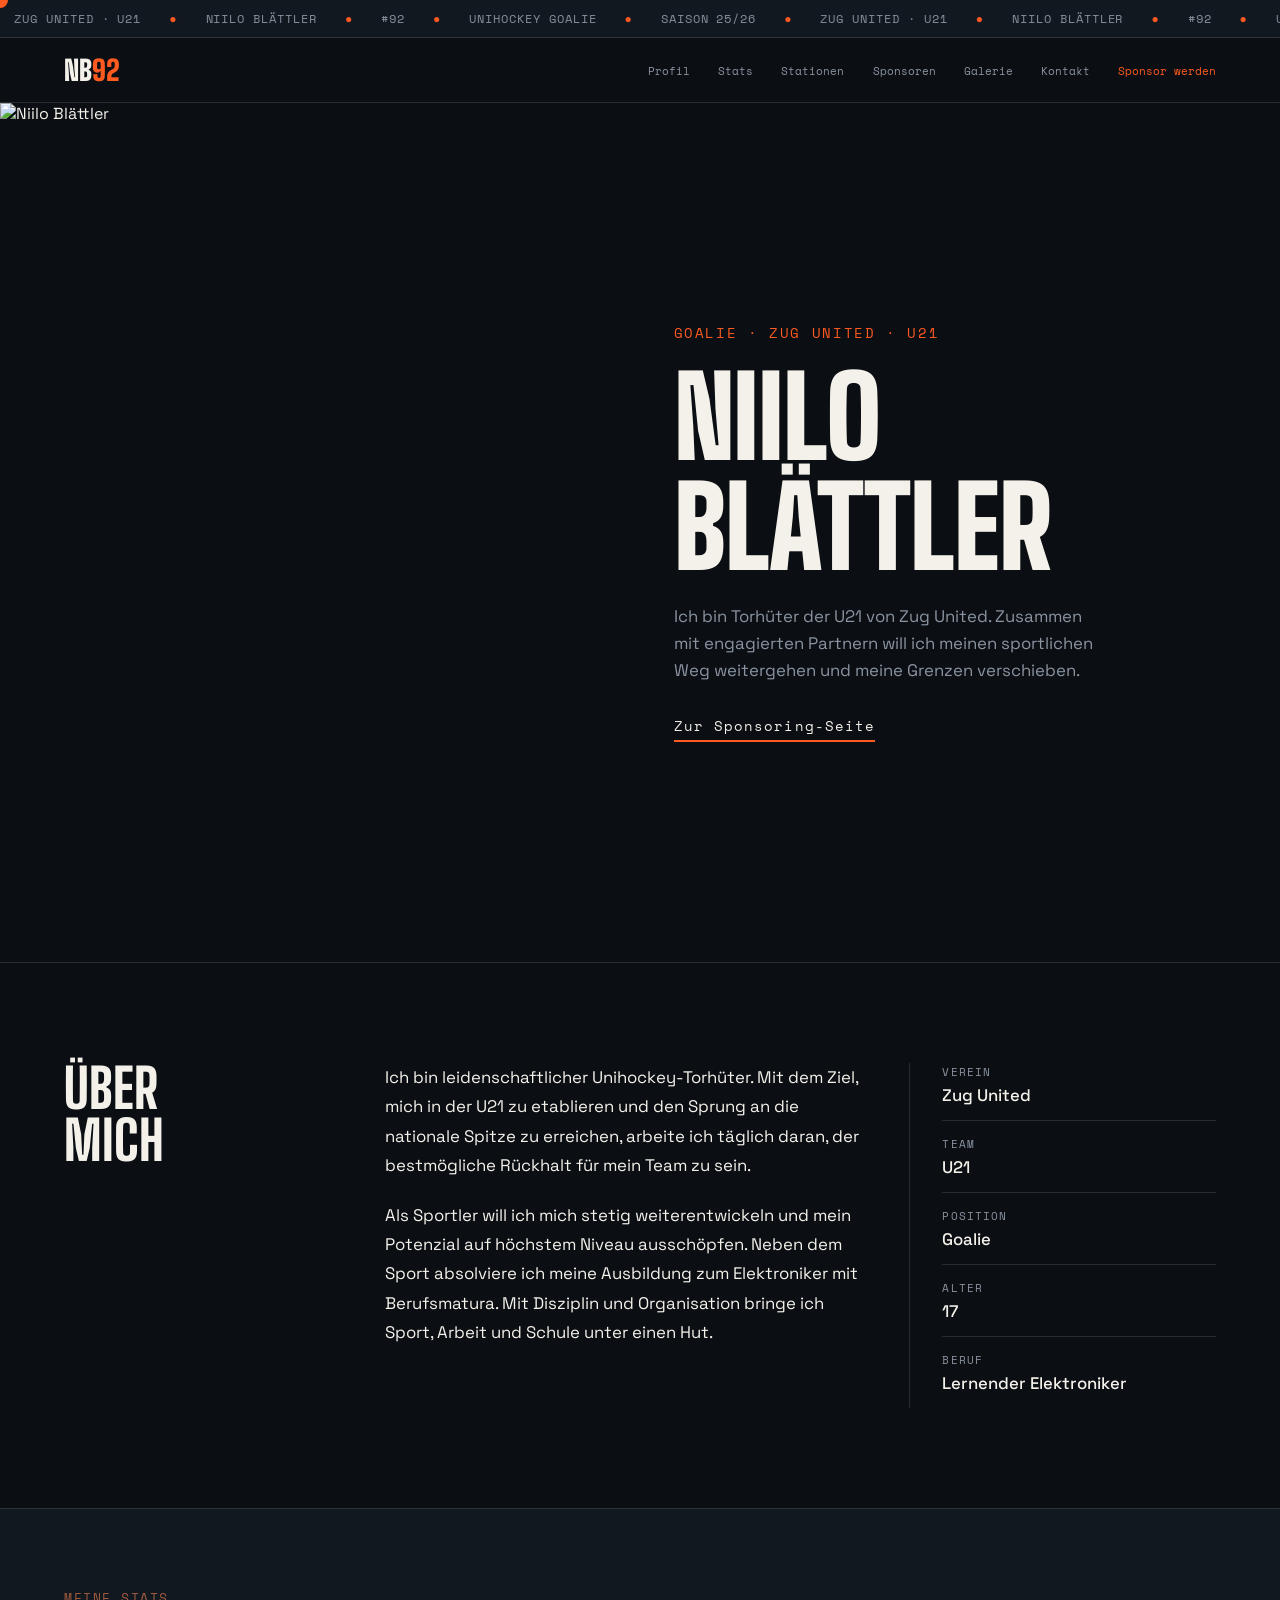
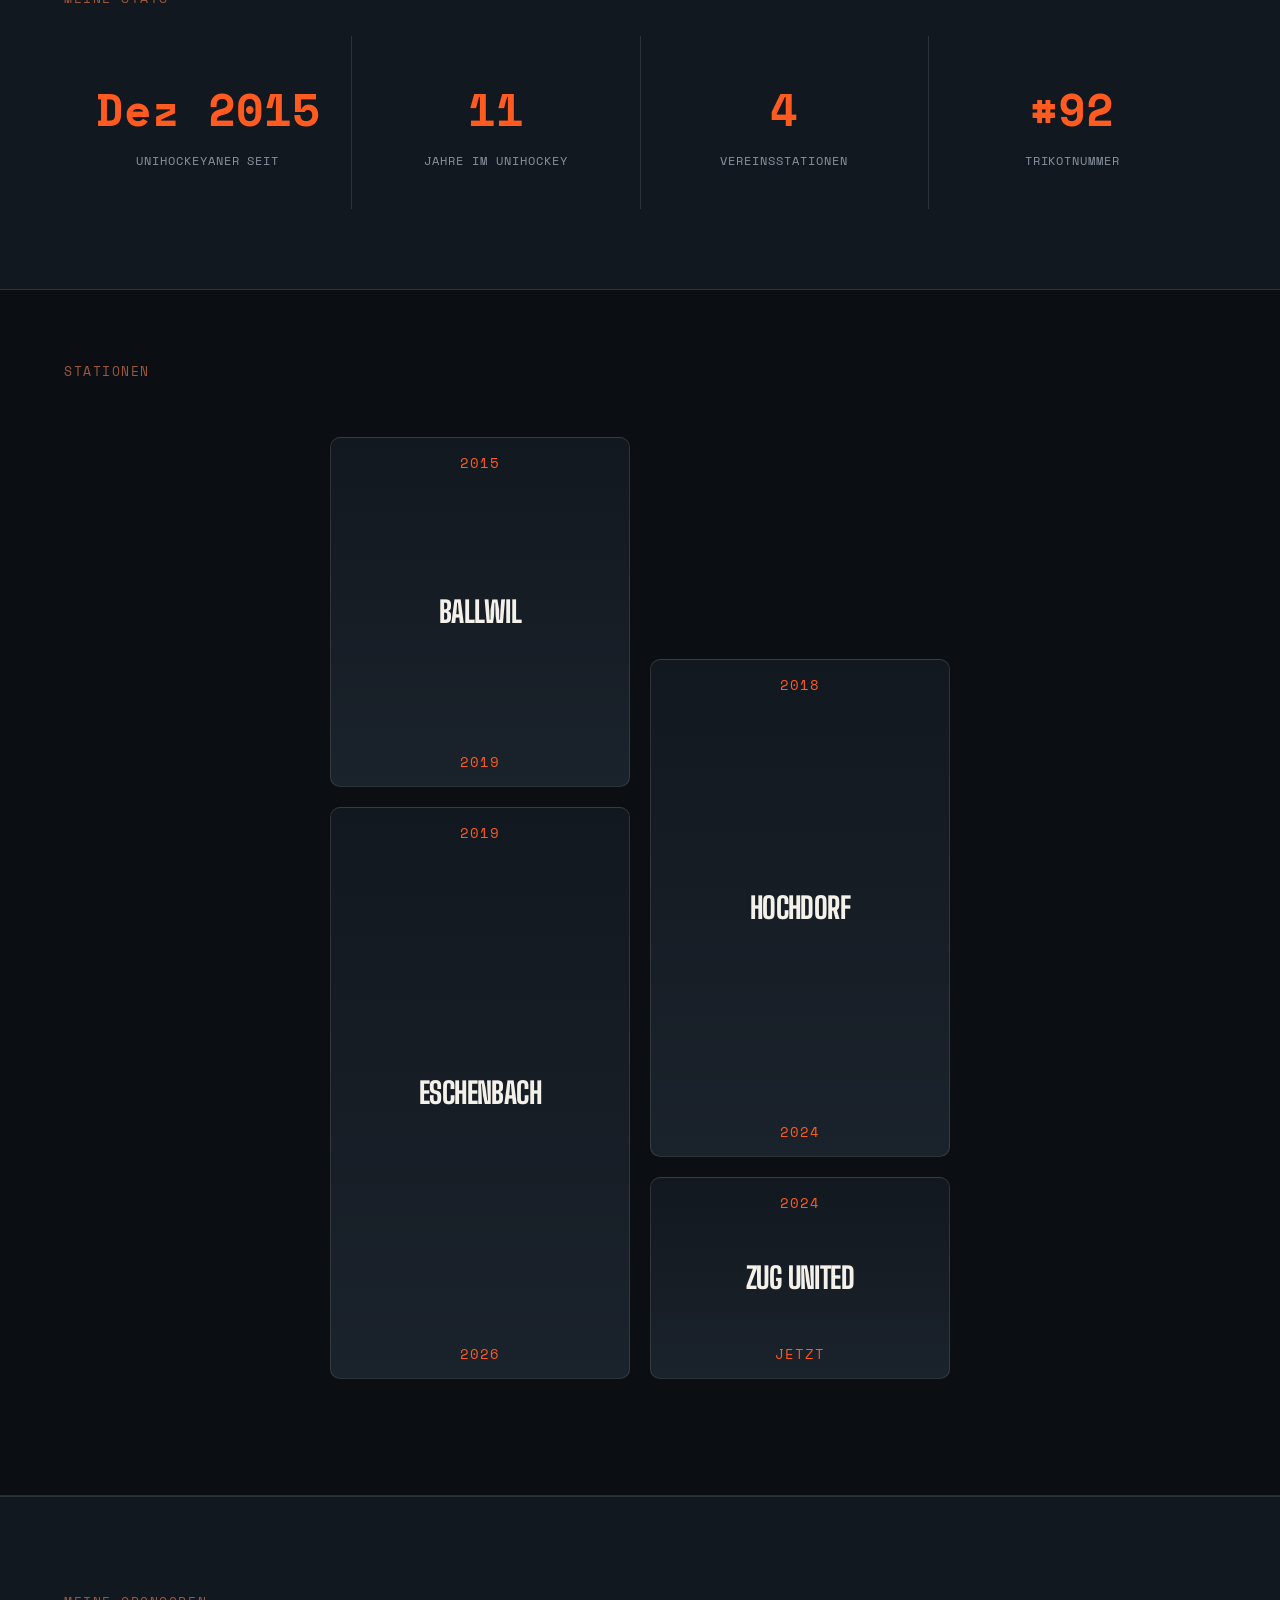
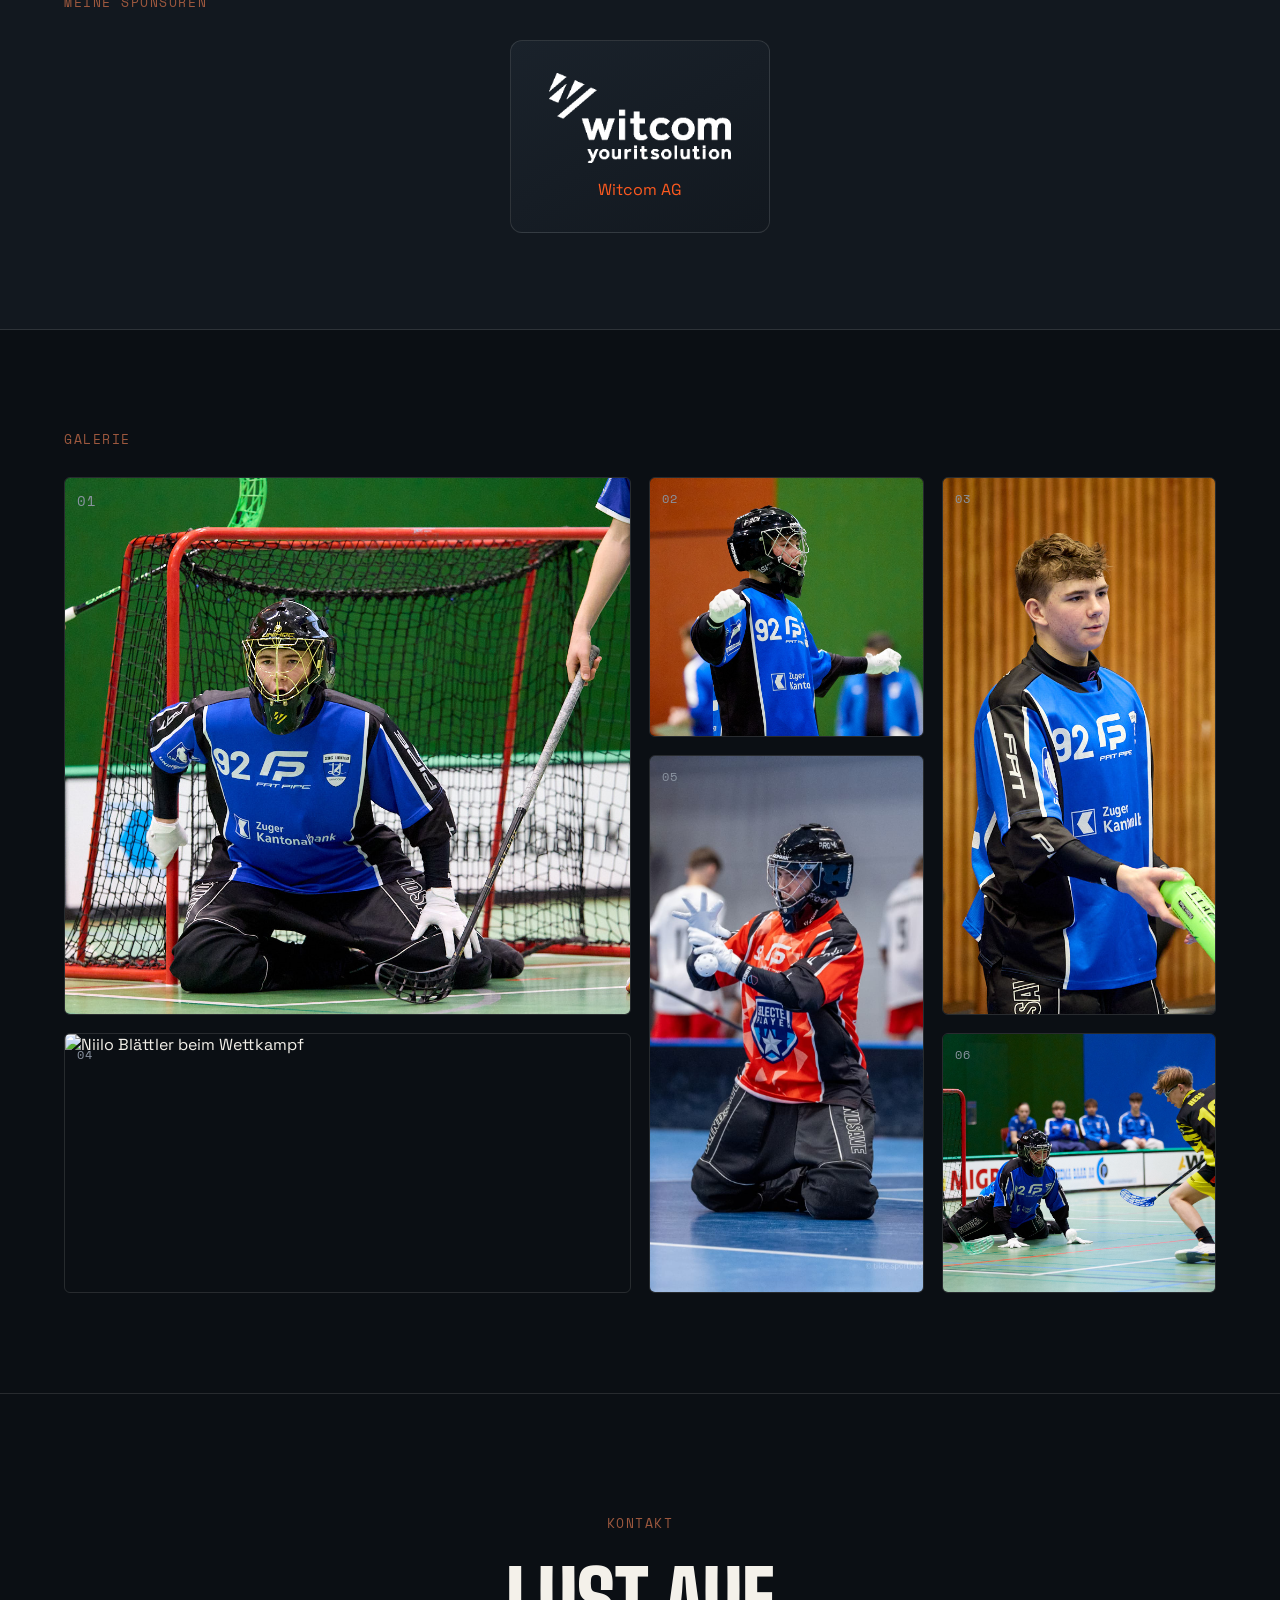
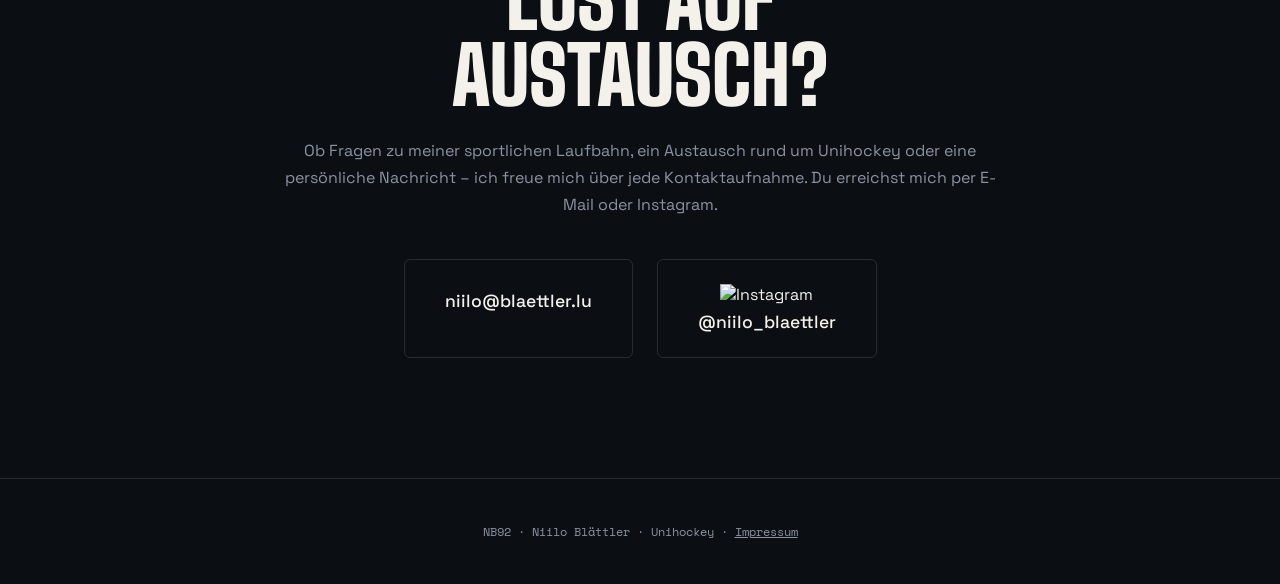
==== index.html @ e71d4fb8 "Gallery and Timeline mobile friendly" ====
<!DOCTYPE html>
<html lang="de">
<head>
<meta charset="UTF-8">
<meta name="viewport" content="width=device-width, initial-scale=1.0">
<title>Niilo Blättler — Unihockey</title>
<meta name="description" content="Niilo Blättler, Unihockeyspieler bei Zug United U21.">
<link rel="preconnect" href="https://fonts.googleapis.com">
<link rel="preconnect" href="https://fonts.gstatic.com" crossorigin>
<link href="https://fonts.googleapis.com/css2?family=Big+Shoulders+Display:wght@600;800;900&family=Space+Grotesk:wght@400;500;700&family=Space+Mono:wght@400;700&display=swap" rel="stylesheet">
<link rel="stylesheet" href="style.css">
<script src="https://unpkg.com/lucide@latest"></script>
</head>
<body>

<!-- ===================== SEITENINHALT ===================== -->
<div id="site">

  <!-- Scoreboard-Leiste: läuft oben durch die ganze Seite -->
<div class="site-masthead">
<div class="scoreboard">
  <div class="scoreboard-track" id="scoreboard-track">
    <div class="scoreboard-set">
      <span class="sb-item">ZUG UNITED · U21</span>
      <span class="sb-dot">●</span>
      <span class="sb-item">NIILO BLÄTTLER</span>
      <span class="sb-dot">●</span>
      <span class="sb-item">#92</span>
      <span class="sb-dot">●</span>
      <span class="sb-item">UNIHOCKEY GOALIE</span>
      <span class="sb-dot">●</span>
      <span class="sb-item">SAISON 25/26</span>
      <span class="sb-dot">●</span>
    </div>
  </div>
</div>

  </div>

  <nav class="primary-nav" aria-label="Hauptnavigation">
    <div class="primary-nav-inner">
      <a class="nav-brand" href="#start" aria-label="NB92, zum Seitenanfang">NB<span>92</span></a>
      <button class="nav-toggle" type="button" aria-expanded="false" aria-controls="nav-links" aria-label="Menü öffnen">
        <span class="nav-toggle-line"></span>
        <span class="nav-toggle-line"></span>
      </button>
      <div class="nav-links" id="nav-links">
        <a href="#about">Profil</a>
        <a href="#stats">Stats</a>
        <a href="#timeline">Stationen</a>
        <a href="#partner">Sponsoren</a>
        <a href="#gallery">Galerie</a>
        <a href="#kontakt">Kontakt</a>
        <a class="nav-partner-link" href="partner/">Sponsor werden</a>
      </div>
    </div>
  </nav>

  <!-- ===== HERO ===== -->
  <header class="hero" id="start">
    <div class="hero-photo">
         <img src="images/editedGoalFocus.png" alt="Niilo Blättler">
    </div>
    <div class="hero-content">
      <p class="eyebrow">Goalie · Zug United · U21</p>
      <h1 class="hero-name">NIILO<br>BLÄTTLER</h1>
      <p class="hero-tagline">Ich bin Torhüter der U21 von Zug United. Zusammen mit engagierten Partnern will ich meinen sportlichen Weg weitergehen und meine Grenzen verschieben. </p>
      <div class="hero-actions">
        <a href="partner/" class="hero-cta">Zur Sponsoring-Seite</a>
      </div>
    </div>
  </header>

  <!-- ===== ÜBER MICH ===== -->
  <section class="about" id="about">
    <div class="about-grid">
      <h2 class="section-title">Über<br>mich</h2>
      <div class="about-text">
        <p>Ich bin leidenschaftlicher Unihockey-Torhüter. Mit dem Ziel, mich in der U21 zu etablieren und den Sprung an die nationale Spitze zu erreichen, arbeite ich täglich daran, der bestmögliche Rückhalt für mein Team zu sein. </p>
        <p>Als Sportler will ich mich stetig weiterentwickeln und mein Potenzial auf höchstem Niveau ausschöpfen. Neben dem Sport absolviere ich meine Ausbildung zum Elektroniker mit Berufsmatura. Mit Disziplin und Organisation bringe ich Sport, Arbeit und Schule unter einen Hut. </p>
      </div>
      <div class="about-meta">
        <div class="meta-row"><span class="meta-label">Verein</span><span class="meta-value">Zug United</span></div>
        <div class="meta-row"><span class="meta-label">Team</span><span class="meta-value">U21</span></div>
        <div class="meta-row"><span class="meta-label">Position</span><span class="meta-value">Goalie</span></div>
        <div class="meta-row"><span class="meta-label">Alter</span><span class="meta-value" id="age-value" data-birthdate="2009-07-29"></span></div>
        <div class="meta-row"><span class="meta-label">Beruf</span><span class="meta-value">Lernender Elektroniker</span></div>
      </div>
    </div>
  </section>

  <!-- ===== STATS (Scoreboard-Stil) ===== -->
  <section class="stats" id="stats">
    <p class="section-label">Meine Stats</p>
    <div class="stats-grid">
      <div class="stat-card">
        <span class="stat-num">Dez 2015</span>
        <span class="stat-label">Unihockeyaner seit</span>
      </div>
      <div class="stat-card">
        <span class="stat-num" id="floorball-years" data-start="2015-12-01"></span>
        <span class="stat-label">Jahre im Unihockey</span>
      </div>
      <div class="stat-card">
        <span class="stat-num">4</span>
        <span class="stat-label">Vereinsstationen</span>
      </div>
      <div class="stat-card">
        <span class="stat-num">#92</span>
        <span class="stat-label">Trikotnummer</span>
      </div>
    </div>
  </section>

  <!-- ===== STATIONEN ===== -->
  <section class="timeline" id="timeline">
    <p class="section-label">STATIONEN</p>
    <div class="timeline-wrap">
      <div class="timeline-scene" id="timeline-scene" aria-label="Vertikale Timeline der Sportteams"></div>
    </div>
  </section>

  <!-- ===== SPONSOREN ===== -->
  <section class="partner-section" id="partner">
    <div class="partner-wrap">
      <p class="section-label">MEINE SPONSOREN</p>
      <div class="partner-grid">
        <a class="partner-card" href="https://witcom.ch" target="_blank" rel="noopener noreferrer">
          <div class="partner-logo">
            <img src="images/witcom_original.png" alt="Witcom">
          </div>
          <span class="partner-name">Witcom AG</span>
        </a>
      </div>
    </div>
  </section>

  <!-- ===== GALERIE ===== -->
  <section class="gallery" id="gallery">
    <p class="section-label">GALERIE</p>
    <div class="gallery-grid">
      <div class="gallery-item gallery-item--hero"><div class="gallery-overlay"></div>
        <img src="images/Junioren U18A 085.jpg" alt="Niilo Blättler beim Wettkampf">  
        <span class="gallery-number">01</span>
        <span class="ph-label">"The wall doesn't blink."</span>
      </div>
      <div class="gallery-item gallery-item--s1"><div class="gallery-overlay"></div>
        <img src="images/Junioren U16A 132.jpg" alt="Niilo Blättler beim Wettkampf">  
        <span class="gallery-number">02</span>
        <span class="ph-label">"Born for this moment."</span>
      </div>
      <div class="gallery-item gallery-item--s2"><div class="gallery-overlay"></div>
        <img src="images/Junioren U18A 019.jpg" alt="Niilo Blättler beim Wettkampf" style="object-position: 30% center;">
        <span class="gallery-number">03</span>
        <span class="ph-label">"Even the breaks<br>are business."</span>
      </div>
      <div class="gallery-item gallery-item--wide"><div class="gallery-overlay"></div>
        <img src="images/Junioren U16A 001.jpg" alt="Niilo Blättler beim Wettkampf">  
        <span class="gallery-number">04</span>
        <span class="ph-label">"The team before the battle."</span>
      </div>
      <div class="gallery-item gallery-item--tall"><div class="gallery-overlay"></div>
        <img src="images/SelectedPlayerPhoto.jpg" alt="Niilo Blättler beim Wettkampf"> 
        <span class="gallery-number">05</span>
        <span class="ph-label">"Built for the clutch moments."<br>World Talent Cup 2025</span>
      </div>
      <div class="gallery-item gallery-item--s3"><div class="gallery-overlay"></div>
        <img src="images/Junioren U16A 010.jpg" alt="Niilo Blättler beim Wettkampf">
        <span class="gallery-number">06</span>
        <span class="ph-label">"Tight space. Tighter focus."</span>
      </div>
    </div>
  </section>

  <!-- ===== KONTAKT ===== -->
  <section class="contact" id="kontakt">
    <p class="section-label">KONTAKT</p>
    <h2 class="contact-title">Lust auf<br>Austausch?</h2>
    <p class="contact-text">Ob Fragen zu meiner sportlichen Laufbahn, ein Austausch rund um Unihockey oder eine persönliche Nachricht – ich freue mich über jede Kontaktaufnahme. Du erreichst mich per E-Mail oder Instagram.
</p>
    <div class="contact-links">
      <a href="mailto:niilo@blaettler.lu" class="contact-link">
        <span><i data-lucide="mail"></i></span>
        <span class="contact-value">niilo@blaettler.lu</span>
      </a>
      <a href="https://instagram.com/niilo_blaettler" class="contact-link" target="_blank" rel="noopener">
        <span><img src="https://cdn.simpleicons.org/instagram/FFFFFF" width="20" height="20" alt="Instagram"></span>
        <span class="contact-value">@niilo_blaettler</span>
      </a>
    </div>
  </section>

  <footer class="footer">
    <p>NB92 · Niilo Blättler · Unihockey · <a href="impressum.html" style="color:inherit; text-decoration:underline;">Impressum</a></p>
  </footer>

</div>
<script>
  lucide.createIcons();
</script>
<script>
  (function () {
    var el = document.getElementById('age-value');
    if (!el || !el.dataset.birthdate) return;
    var birth = new Date(el.dataset.birthdate);
    var today = new Date();
    var age = today.getFullYear() - birth.getFullYear();
    var hadBirthdayThisYear =
      today.getMonth() > birth.getMonth() ||
      (today.getMonth() === birth.getMonth() && today.getDate() >= birth.getDate());
    if (!hadBirthdayThisYear) age--;
    el.textContent = age;
  })();
</script>
<script>
(function () {
  var el = document.getElementById('floorball-years');
  if (!el || !el.dataset.start) return;

  var start = new Date(el.dataset.start);
  var today = new Date();

  var years = today.getFullYear() - start.getFullYear();

  var anniversaryPassed =
    today.getMonth() > start.getMonth() ||
    (today.getMonth() === start.getMonth() &&
     today.getDate() >= start.getDate());

  if (!anniversaryPassed) years--;

  el.textContent = years;
})();
</script>
<div class="cursor-dot"></div>
<script src="script.js"></script>
</body>
</html>
---- style.css ----
/* ============================================================
   NB92 — Niilo Blättler · Unihockey
   Design-Token-System
   --bg / --surface: tiefes Tintenblau-Schwarz (Hallenflutlicht)
   --accent: Signal-Orange (Ball)
   --accent-2: Parkett-Beige (Hallenboden)
   --ink / --ink-muted: warmes Off-White / kühles Grau-Blau
   ============================================================ */

:root {
  --bg: #0b0f14;
  --surface: #12181f;
  --surface-2: #1a222b;
  --accent: #ff5a1f;
  --accent-2: #9d583e;
  --ink: #f4f1ea;
  --ink-muted: #8a93a0;
  --line: rgba(244, 241, 234, 0.12);
  --timeline-line: #000000;
  --timeline-card: #4682B4;
  --timeline-card-deep: #2f5f83;
  --timeline-node-fill: #f1f1ee;

  --font-display: "Big Shoulders Display", sans-serif;
  --font-body: "Space Grotesk", sans-serif;
  --font-mono: "Space Mono", monospace;
}

* { box-sizing: border-box; }

html, body {
  margin: 0;
  padding: 0;
  background: var(--bg);
  color: var(--ink);
  font-family: var(--font-body);
  scroll-behavior: smooth;
}

@media (prefers-reduced-motion: reduce) {
  html { scroll-behavior: auto; }
  * { animation-duration: 0.001ms !important; transition-duration: 0.001ms !important; }
}

a { color: inherit; }

:focus-visible {
  outline: 2px solid var(--accent);
  outline-offset: 3px;
}

/* ===================== SCOREBOARD-LEISTE ===================== */

.site-masthead {
  background: var(--bg);
}

.scoreboard {
  background: var(--surface);
  border-bottom: 1px solid var(--line);
  overflow: hidden;
}

.scoreboard-track {
  display: flex;
  width: max-content;
  padding: 10px 0;
  white-space: nowrap;
  animation: ticker 22s linear infinite;
  animation-fill-mode: both;
  will-change: transform;
}

/* Ein "Satz" der Ticker-Items. Wird per JS so oft geklont, bis der
   Track garantiert mindestens doppelt so breit wie der Viewport ist —
   so bleibt die Schleife bei jeder Bildschirmbreite nahtlos. */
.scoreboard-set {
  display: flex;
  align-items: center;
  flex-shrink: 0;
}

.sb-item, .sb-dot {
  font-family: var(--font-mono);
  font-size: 0.75rem;
  letter-spacing: 0.08em;
  color: var(--ink-muted);
  white-space: nowrap;
  padding: 0 14px;
}

.sb-dot { color: var(--accent); }

@keyframes ticker {
  from { transform: translate3d(0, 0, 0); }
  to { transform: translate3d(-50%, 0, 0); }
}

/* ===================== HAUPTNAVIGATION ===================== */

.primary-nav {
  position: sticky;
  top: 0;
  z-index: 1000;
  background: var(--bg);
  border-bottom: 1px solid var(--line);
}

.primary-nav-inner {
  min-height: 64px;
  padding: 0 64px;
  display: flex;
  align-items: center;
  justify-content: space-between;
  gap: 32px;
}

.nav-brand {
  flex: 0 0 auto;
  color: var(--ink);
  font-family: var(--font-display);
  font-size: 1.75rem;
  font-weight: 900;
  line-height: 1;
  text-decoration: none;
}

.nav-brand span { color: var(--accent); }

.nav-links {
  display: flex;
  align-items: center;
  justify-content: flex-end;
  gap: clamp(16px, 2.2vw, 32px);
}

.nav-links a {
  position: relative;
  padding: 24px 0 22px;
  color: var(--ink-muted);
  font-family: var(--font-mono);
  font-size: 0.68rem;
  text-decoration: none;
  white-space: nowrap;
  transition: color 0.18s ease;
}

.nav-links a::after {
  position: absolute;
  right: 0;
  bottom: 14px;
  left: 0;
  height: 1px;
  background: var(--accent);
  content: "";
  transform: scaleX(0);
  transform-origin: left;
  transition: transform 0.18s ease;
}

.nav-links a:hover,
.nav-links a[aria-current="location"] { color: var(--ink); }

.nav-links a:hover::after,
.nav-links a[aria-current="location"]::after { transform: scaleX(1); }

.nav-links .nav-partner-link { color: var(--accent); }

.nav-toggle {
  display: none;
  width: 44px;
  height: 44px;
  padding: 12px 9px;
  border: 1px solid var(--line);
  background: transparent;
  color: var(--ink);
}

.nav-toggle-line {
  display: block;
  width: 24px;
  height: 1px;
  margin: 5px 0;
  background: currentColor;
  transition: transform 0.18s ease;
}

.nav-toggle[aria-expanded="true"] .nav-toggle-line:first-child { transform: translateY(3px) rotate(45deg); }
.nav-toggle[aria-expanded="true"] .nav-toggle-line:last-child { transform: translateY(-3px) rotate(-45deg); }

body:has(.nav-toggle:hover, .nav-toggle:focus-visible) .cursor-dot { opacity: 0; }

#about, #stats, #myValues, #sponsor-why, #hintergrund, #timeline, #partner, #gallery, #kontakt {
  scroll-margin-top: 7rem;
}

@media (max-width: 900px) {
  .primary-nav-inner { padding: 0 28px; }
  .nav-links { gap: 14px; }
  .nav-links a { font-size: 0.62rem; }
}

@media (max-width: 760px) {
  .primary-nav-inner {
    min-height: 60px;
    padding: 0 20px;
  }

  .nav-toggle { display: block; }

  .nav-links {
    position: absolute;
    top: 100%;
    right: 0;
    left: 0;
    display: none;
    padding: 8px 20px 16px;
    border-bottom: 1px solid var(--line);
    background: var(--bg);
  }

  .nav-links.is-open {
    display: grid;
    grid-template-columns: minmax(0, 1fr);
    justify-content: stretch;
  }

  .nav-links a {
    width: 100%;
    padding: 13px 0;
    border-bottom: 1px solid var(--line);
    font-size: 0.72rem;
  }

  .nav-links a:last-child { border-bottom: 0; }
  .nav-links a::after { bottom: 6px; }
}

/* ===================== PLATZHALTER-FOTOS ===================== */

.placeholder-photo {
  background:
    repeating-linear-gradient(135deg, rgba(244,241,234,0.04) 0 2px, transparent 2px 14px),
    linear-gradient(160deg, var(--surface-2), var(--surface));
  border: 1px dashed var(--line);
  display: flex;
  align-items: center;
  justify-content: center;
  text-align: center;
  border-radius: 6px;
}

.ph-label {
  font-family: var(--font-mono);
  font-size: 0.75rem;
  color: var(--ink-muted);
  line-height: 1.5;
  padding: 16px;
}

/* ===================== HERO ===================== */

.hero {
  display: grid;
  grid-template-columns: 1fr 1.1fr;
  min-height: calc(100vh - 41px);
}

.hero-photo {
  min-height: 360px;
}

.hero-photo img {
  width: 100%;
  height: 100%;
  object-fit: cover;
  display: block;
}

.hero-content {
  display: flex;
  flex-direction: column;
  justify-content: center;
  padding: 64px;
  gap: 20px;
}

.eyebrow {
  font-family: var(--font-mono);
  color: var(--accent);
  letter-spacing: 0.12em;
  font-size: 0.85rem;
  margin: 0;
  text-transform: uppercase;
}

.hero-name {
  font-family: var(--font-display);
  font-weight: 900;
  font-size: clamp(3.5rem, 9vw, 7rem);
  line-height: 0.98;
  margin: 0;
  text-transform: uppercase;
  letter-spacing: -0.01em;
}

.hero-tagline {
  font-size: 1.05rem;
  color: var(--ink-muted);
  max-width: 420px;
  margin: 0;
  line-height: 1.6;
}

.hero-cta {
  font-family: var(--font-mono);
  font-size: 0.85rem;
  letter-spacing: 0.08em;
  text-decoration: none;
  color: var(--ink);
  border-bottom: 2px solid var(--accent);
  padding-bottom: 4px;
  width: fit-content;
  margin-top: 12px;
  transition: opacity 0.2s ease;
}

.hero-cta:hover { opacity: 0.7; }

.hero-actions {
  display: flex;
  flex-wrap: wrap;
  gap: 18px 28px;
}

.hero-back-link {
  width: fit-content;
  margin-top: 8px;
  color: var(--ink-muted);
  font-family: var(--font-mono);
  font-size: 0.75rem;
  text-decoration: underline;
  text-decoration-color: var(--line);
  text-underline-offset: 5px;
}

.hero-back-link:hover { color: var(--ink); }

@media (max-width: 860px) {
  .hero { grid-template-columns: 1fr; min-height: auto; }
  .hero-photo { min-height: 50vh; }
  .hero-content { padding: 40px 28px; }
}

/* ===================== SECTION SHARED ===================== */

.section-title {
  font-family: var(--font-display);
  font-weight: 800;
  font-size: clamp(2.2rem, 5vw, 3.4rem);
  line-height: 0.95;
  text-transform: uppercase;
  margin: 0;
}

.section-label {
  font-family: var(--font-mono);
  color: var(--accent-2);
  letter-spacing: 0.12em;
  font-size: 0.8rem;
  text-transform: uppercase;
  margin: 0 0 28px;
}

/* ===================== ABOUT ===================== */

.about {
  padding: 100px 64px;
  border-top: 1px solid var(--line);
}

.about-grid {
  display: grid;
  grid-template-columns: 0.8fr 1.4fr 0.9fr;
  gap: 48px;
  max-width: 1280px;
  margin: 0 auto;
}

.about-text p {
  font-size: 1.05rem;
  line-height: 1.75;
  color: var(--ink);
  margin: 0 0 20px;
}

.about-meta {
  border-left: 1px solid var(--line);
  padding-left: 32px;
}

.meta-row {
  display: flex;
  flex-direction: column;
  gap: 4px;
  padding: 14px 0;
  border-bottom: 1px solid var(--line);
}

.meta-row:first-child { padding-top: 0; }
.meta-row:last-child { border-bottom: none; }

.meta-label {
  font-family: var(--font-mono);
  font-size: 0.7rem;
  letter-spacing: 0.1em;
  color: var(--ink-muted);
  text-transform: uppercase;
}

.meta-value {
  font-size: 1.05rem;
  font-weight: 500;
}

@media (max-width: 900px) {
  .about { padding: 64px 28px; }
  .about-grid { grid-template-columns: 1fr; gap: 32px; }
  .about-meta { border-left: none; padding-left: 0; border-top: 1px solid var(--line); padding-top: 24px; }
}

/* ===================== STATS ===================== */

.stats {
  padding: 80px 64px;
  background: var(--surface);
  border-top: 1px solid var(--line);
  border-bottom: 1px solid var(--line);
}

.stats-grid {
  max-width: 1280px;
  margin: 0 auto;
  display: grid;
  grid-template-columns: repeat(4, 1fr);
  gap: 1px;
  background: var(--line);
}

.stat-card {
  background: var(--surface);
  display: flex;
  flex-direction: column;
  align-items: center;
  justify-content: center;
  padding: 40px 16px;
  gap: 10px;
}

.stat-num {
  font-family: var(--font-mono);
  font-size: clamp(2rem, 4vw, 2.8rem);
  font-weight: 700;
  color: var(--accent);
}

.stat-label {
  font-family: var(--font-mono);
  font-size: 0.75rem;
  letter-spacing: 0.08em;
  color: var(--ink-muted);
  text-transform: uppercase;
}

.stats-note {
  text-align: center;
  font-family: var(--font-mono);
  font-size: 0.75rem;
  color: var(--ink-muted);
  margin: 28px 0 0;
}

@media (max-width: 700px) {
  .stats { padding: 56px 20px; }
  .stats-grid { grid-template-columns: repeat(2, minmax(0, 1fr)); }
  .stat-card { min-width: 0; padding-inline: 8px; }
  .stat-label { max-width: 100%; text-align: center; }
}
/* ===================== My Values ===================== */

.myValues {
  padding: 88px 64px;
  background: var(--bg);
  border-bottom: 1px solid var(--line);
}

.myValues-wrap {
  max-width: 1280px;
  margin: 0 auto;
}

.myValues-head {
  display: grid;
  grid-template-columns: 1.1fr 1fr;
  gap: 32px;
  align-items: start;
  margin-bottom: 32px;
}

.myValues-text {
  margin: 0;
  color: var(--ink-muted);
  line-height: 1.75;
  font-size: 1rem;
}

.myValues-grid {
  display: grid;
  grid-template-columns: repeat(4, 1fr);
  gap: 18px;
}


.myValues-card {
  background: linear-gradient(180deg, var(--surface), var(--surface-2));
  border: 1px solid var(--line);
  border-radius: 10px;
  padding: 28px 22px;
  transition: border-color 0.2s ease, transform 0.2s ease;
}

.myValues-card:hover {
  border-color: var(--accent);
  transform: translateY(-3px);
}

.myValues-number {
  font-family: var(--font-mono);
  font-size: 0.78rem;
  letter-spacing: 0.12em;
  color: var(--accent);
  text-transform: uppercase;
}

.myValues-card h3 {
  font-family: var(--font-display);
  text-transform: uppercase;
  font-size: 1.6rem;
  line-height: 1;
  margin: 10px 0 12px;
}

.myValues-card p {
  margin: 0;
  color: var(--ink-muted);
  line-height: 1.6;
}

@media (max-width: 980px) {
  .myValues-head {
    grid-template-columns: 1fr;
  }

  .myValues-grid {
    grid-template-columns: repeat(2, 1fr);
  }
}

@media (max-width: 700px) {
  .myValues { padding: 56px 20px; }
  .myValues-grid { grid-template-columns: 1fr; }
}

/* ===================== WARUM MICH SPONSOREN ===================== */

.sponsor-why {
  padding: 88px 64px;
  background: var(--bg);
  border-bottom: 1px solid var(--line);
}

.sponsor-why-wrap {
  max-width: 1280px;
  margin: 0 auto;
}

.sponsor-why-head {
  display: grid;
  grid-template-columns: 1fr 1fr;
  gap: 48px;
  align-items: start;
  margin-bottom: 48px;
}

.sponsor-why-wrap > .section-label {
  text-align: right;
}

.sponsor-why-heading {
  text-align: right;
}

.sponsor-why-text {
  margin: 0;
  color: var(--ink-muted);
  line-height: 1.75;
  font-size: 1rem;
}

.sponsor-why-grid {
  display: grid;
  grid-template-columns: repeat(4, 1fr);
  gap: 18px;
}


.sponsor-card {
  background: linear-gradient(180deg, var(--surface), var(--surface-2));
  border: 1px solid var(--line);
  border-radius: 10px;
  padding: 28px 22px;
  transition: border-color 0.2s ease, transform 0.2s ease;
}

.sponsor-card:hover {
  border-color: var(--accent);
  transform: translateY(-3px);
}

.sponsor-number {
  font-family: var(--font-mono);
  font-size: 0.78rem;
  letter-spacing: 0.12em;
  color: var(--accent);
  text-transform: uppercase;
}

.sponsor-card h3 {
  font-family: var(--font-display);
  text-transform: uppercase;
  font-size: 1.6rem;
  line-height: 1;
  margin: 10px 0 12px;
}

.sponsor-card p {
  margin: 0;
  color: var(--ink-muted);
  line-height: 1.6;
}

@media (max-width: 980px) {
  .sponsor-why-head {
    grid-template-columns: 1fr;
  }

  .sponsor-why-heading {
    text-align: left;
  }

  .sponsor-why-grid {
    grid-template-columns: repeat(2, 1fr);
  }
}

@media (max-width: 700px) {
  .sponsor-why { padding: 56px 20px; }
  .sponsor-why-grid { grid-template-columns: 1fr; }
}

.sponsor-note {
  margin: 40px auto 0;
  padding: 16px 20px;
  font-family: var(--font-mono);
  font-size: 0.85rem;
  color: var(--ink-muted);
  letter-spacing: 0.04em;
  line-height: 1.7;
  border-left: 2px solid var(--accent);
  border-right: 2px solid var(--accent);
  background: rgba(255, 90, 31, 0.04);
  max-width: 640px;
}

/* ===== INFO-BLÖCKE UNTER DEIN NUTZEN ===== */

.info-columns {
  display: grid;
  grid-template-columns: repeat(2, 1fr);
  gap: 24px;
  max-width: 1280px;
  margin: 40px auto 0;
  padding: 0 64px;
  box-sizing: border-box;
}

.info-card {
  background: linear-gradient(180deg, var(--surface), var(--surface-2));
  border: 1px solid var(--line);
  border-radius: 12px;
  padding: 30px 32px;
  transition: border-color 0.2s ease, transform 0.2s ease;
}

.info-card:hover {
  border-color: var(--accent);
  transform: translateY(-3px);
}

.info-card h3 {
  font-family: var(--font-display);
  text-transform: uppercase;
  font-size: 1.8rem;
  line-height: 1;
  margin: 0 0 18px;
}

.info-card p {
  margin: 0 0 14px;
  color: var(--ink-muted);
  line-height: 1.7;
}

.info-card p:last-child {
  margin-bottom: 0;
}

@media (max-width: 900px) {
  .info-columns {
    grid-template-columns: 1fr;
    padding: 0 28px;
  }
}

@media (max-width: 700px) {
  .info-columns {
    padding: 0 20px;
  }
}

/* ===================== TIMELINE ===================== */

/* Design-Token-Anpassungen für die Timeline-Karten */
:root {
  --timeline-card:      var(--surface);
  --timeline-card-deep: var(--surface-2);
  --timeline-node-fill: var(--ink);
}

.timeline {
  padding: 72px 64px;
  background: var(--bg);
  border-bottom: 1px solid var(--line);
  position: relative;
  z-index: 0;
}

.timeline-wrap {
  max-width: 980px;
  margin: 0 auto;
  position: relative;
  padding: 0;
}

.timeline-scene {
  position: relative;
  width: 100%;
  min-height: 520px;
  margin: 0 auto;
}

.timeline-scene::before {
  content: "";
  position: absolute;
  left: 50%;
  top: 0;
  bottom: 0;
  width: 0;
  background: transparent;
  transform: translateX(-50%);
  box-shadow: none;
}

.timeline-item {
  position: absolute;
  left: 0;
  width: 100%;
}

.timeline-item--left .timeline-card {
  right: calc(50% + 10px + var(--timeline-overlap-shift, 0px));
}

.timeline-item--right .timeline-card {
  left: calc(50% + 10px + var(--timeline-overlap-shift, 0px));
}

.timeline-card {
  position: absolute;
  top: 0;
  width: var(--timeline-card-width, clamp(210px, 27vw, 300px));
  height: 100%;

  /* Passend zu .myValues-card / .sponsor-card */
  background: linear-gradient(180deg, var(--surface), var(--surface-2));
  border: 1px solid var(--line);
  border-radius: 10px;
  padding: 14px 16px;

  display: flex;
  flex-direction: column;
  justify-content: space-between;
  text-align: center;
  color: var(--ink); /* statt hartkodiertem #f5fbff */

  transition: border-color 0.2s ease, transform 0.2s ease;
}

.timeline-year,
.timeline-place {
  font-family: var(--font-mono);
  font-size: 0.75rem;
  letter-spacing: 0.08em;
  text-transform: uppercase;
}

.timeline-year {
  color: var(--accent); /* Signal-Orange wie .eyebrow, .sponsor-number */
  font-size: 0.9rem;
}

.timeline-team {
  font-family: var(--font-display);
  font-weight: 800;
  font-size: clamp(1.35rem, 2.6vw, 1.85rem);
  line-height: 0.92;
  text-transform: uppercase;
  letter-spacing: -0.02em;
  margin: auto 0;
  color: var(--ink);
}

.timeline-place {
  color: var(--accent); /* Signal-Orange wie .eyebrow, .sponsor-number */
  font-size: 0.9rem;
}

/* Hover-State: Border wird heller, sanfter Lift */
.timeline-card:hover,
.timeline-card:focus-within {
  transform: translateY(-3px);
  border-color: var(--accent);
}

@media (max-width: 700px) {
  .timeline { padding: 56px 20px; }
  .timeline-scene { min-height: 620px; }
  .timeline-item {
    left: 0;
    width: 100%;
  }
  .timeline-card {
    padding: 12px 10px;
  }
  .timeline-team {
    font-size: clamp(0.95rem, 4.7vw, 1.15rem);
  }
}

/* ===================== PARTNER / SPONSOREN ===================== */

.partner-section {
  padding: 96px 64px;
  background: var(--surface);
  border-top: 1px solid var(--line);
  border-bottom: 1px solid var(--line);
}

.partner-wrap {
  max-width: 1200px;
  margin: 0 auto;
}

.partner-card {
  background: linear-gradient(150deg, var(--surface-2), var(--surface) 100%);
  border: 1px solid var(--line);
  border-radius: 12px;
  padding: 32px 22px;
  display: grid;
  gap: 16px;
  align-items: center;
  justify-items: center;
  text-align: center;
  text-decoration: none;
  color: inherit;
  cursor: pointer;
  transition: border-color 0.2s ease, transform 0.2s ease;
}

.partner-card:hover {
  border-color: var(--accent);
  transform: translateY(-3px);
}

.partner-grid {
  display: grid;
  grid-template-columns: repeat(auto-fit, minmax(220px, 260px));
  justify-content: center;
  gap: 24px;
  align-items: stretch;
}

.partner-logo {
  display: flex;
  align-items: center;
  justify-content: center;
  overflow: hidden;
  border-radius: 10px;
  height: 90px; /* feste Höhe für alle Logos */
  width: 100%;
}

.partner-logo img {
  width: 100%;
  height: 100%;
  object-fit: contain; /* oder cover */
  object-position: center;
  display: block;
}

.partner-name {
  min-height: 1.2em; /* oder 2.4em bei evtl. zwei Zeilen */
  color: var(--accent);
}

@media (max-width: 700px) {
  .partner-section { padding: 56px 20px; }
  .partner-grid { grid-template-columns: 1fr; justify-content: stretch; }
  .partner-card { padding: 28px 18px; }
}
/* ===================== GALLERY ===================== */

.gallery {
  padding: 100px 64px;
  max-width: 1280px;
  margin: 0 auto;
}

/* Mobile-Basis: zwei Spalten; die Kachel-Verhältnisse werden pro Breakpoint gesetzt. */
.gallery-grid {
  display: grid;
  grid-template-columns: repeat(2, minmax(0, 1fr));
  grid-auto-rows: clamp(132px, 42vw, 180px);
  gap: 12px;
}

/* Tablet: zwei gleich grosse Spalten, weiterhin alles 1x1 —
   so kann nie eine Lücke oder Einzelkachel entstehen. */
@media (min-width: 561px) and (max-width: 900px) {
  .gallery-grid { grid-template-columns: repeat(2, 1fr); grid-auto-rows: 220px; }
}

/* Desktop: festes Layout, das die Fläche exakt ausfüllt (4 Spalten x 3
   Zeilen = 12 Zellen, 7 Fotos in unterschiedlichen Formen). Da die Fläche
   per Hand zugewiesen ist statt automatisch berechnet, kann keine
   verwaiste Kachel mehr übrig bleiben. */
@media (min-width: 901px) {
  .gallery-grid {
    grid-template-columns: repeat(4, 1fr);
    grid-template-rows: repeat(3, 260px);
    grid-template-areas:
      "hero hero s1   s2"
      "hero hero tall s2"
      "wide wide tall s3";
    gap: 18px;
  }
  .gallery-item--hero { grid-area: hero; }
  .gallery-item--s1   { grid-area: s1; }
  .gallery-item--s2   { grid-area: s2; }
  .gallery-item--tall { grid-area: tall; }
  .gallery-item--wide { grid-area: wide; }
  .gallery-item--s3   { grid-area: s3; }
}

/* Basis-Kachel */
.gallery-item {
  position: relative;
  overflow: hidden;
  border: 1px solid var(--line);
  border-radius: 6px;
  transition: border-color 0.3s ease, transform 0.3s ease, box-shadow 0.3s ease;
}

.gallery-item img {
  width: 100%;
  height: 100%;
  object-fit: cover;
  display: block;
  transition: transform 0.5s ease;
}

/* Nummer-Badge oben links, dezent wie Sponsoren-Karten-Nummern.
   Immer sichtbar, schiebt sich beim Hover wie die Ecken-Klammern
   ein kleines Stück nach innen und wechselt zu Akzent-Orange. */
.gallery-number {
  position: absolute;
  top: 16px;
  left: 16px;
  font-family: var(--font-mono);
  font-size: 0.75rem;
  letter-spacing: 0.1em;
  color: var(--ink-muted);
  z-index: 3;
  transform: translate(-4px, -4px);
  transition: color 0.3s ease, transform 0.3s ease;
}

.gallery-item--hero .gallery-number {
  font-size: 0.9rem;
}

/* Fokus-Ecken (oben links / unten rechts), wie ein Kamera-Sucher,
   nur sichtbar bei Hover/Fokus */
.gallery-item::before,
.gallery-item::after {
  content: "";
  position: absolute;
  width: 22px;
  height: 22px;
  border: 2px solid var(--accent);
  opacity: 0;
  z-index: 3;
  transition: opacity 0.3s ease, transform 0.3s ease;
  pointer-events: none;
}

.gallery-item::before {
  top: 12px;
  left: 12px;
  border-right: none;
  border-bottom: none;
  transform: translate(-6px, -6px);
}

.gallery-item::after {
  bottom: 12px;
  right: 12px;
  border-left: none;
  border-top: none;
  transform: translate(6px, 6px);
}

/* Dunkler Verlauf, der beim Hover von unten einblendet, damit
   die Caption darauf lesbar ist */
.gallery-overlay {
  position: absolute;
  inset: 0;
  background: linear-gradient(to top, rgba(11, 15, 20, 0.92) 0%, rgba(11, 15, 20, 0.15) 55%, transparent 80%);
  opacity: 0;
  z-index: 2;
  transition: opacity 0.3s ease;
  pointer-events: none;
}

.gallery-item .ph-label {
  position: absolute;
  left: 18px;
  right: 18px;
  bottom: 18px;
  z-index: 3;
  text-align: left;
  padding: 0;
  opacity: 0;
  transform: translateY(12px);
  transition: opacity 0.3s ease, transform 0.3s ease;
}

.gallery-item:hover,
.gallery-item:focus-within {
  border-color: var(--accent);
  transform: translateY(-4px);
  box-shadow: 0 16px 32px rgba(0, 0, 0, 0.4);
}

.gallery-item:hover img {
  transform: scale(1.08);
}

.gallery-item:hover .gallery-number,
.gallery-item:focus-within .gallery-number {
  transform: translate(0, 0);
  color: var(--accent);
}

.gallery-item:hover::before,
.gallery-item:hover::after,
.gallery-item:focus-within::before,
.gallery-item:focus-within::after {
  opacity: 1;
  transform: translate(0, 0);
}

.gallery-item:hover .gallery-overlay,
.gallery-item:focus-within .gallery-overlay {
  opacity: 1;
}

.gallery-item:hover .ph-label,
.gallery-item:focus-within .ph-label {
  opacity: 1;
  transform: translateY(0);
}

@media (max-width: 900px) {
  .gallery { padding: 64px 24px; }
}

@media (max-width: 560px) {
  .gallery { padding: 56px 20px; }

  .gallery-grid {
    grid-template-rows: repeat(6, clamp(132px, 42vw, 180px));
    grid-template-areas:
      "hero hero"
      "hero hero"
      "s1 s2"
      "wide s2"
      "wide tall"
      "s3 tall";
  }
  .gallery-item--hero { grid-area: hero; }
  .gallery-item--s1 { grid-area: s1; }
  .gallery-item--s2 { grid-area: s2; }
  .gallery-item--wide { grid-area: wide; }
  .gallery-item--tall { grid-area: tall; }
  .gallery-item--s3 { grid-area: s3; }

  /* Auf Mobile bleibt die Caption sichtbar, da Hover dort nicht
     zuverlässig funktioniert (Touch) */
  .gallery-item .ph-label {
    opacity: 1;
    transform: translateY(0);
  }
  .gallery-item .gallery-overlay { opacity: 1; }
}

/* ===================== CONTACT ===================== */

.contact {
  padding: 120px 64px;
  border-top: 1px solid var(--line);
  text-align: center;
}

.contact-title {
  font-family: var(--font-display);
  font-weight: 900;
  font-size: clamp(2.8rem, 7vw, 5rem);
  text-transform: uppercase;
  line-height: 0.95;
  margin: 0 0 24px;
}

.contact-text {
  max-width: 720px;
  margin: 0 auto 40px;
  color: var(--ink-muted);
  font-size: 1rem;
  line-height: 1.7;
}

.contact-links {
  display: flex;
  justify-content: center;
  gap: 24px;
  flex-wrap: wrap;
}

.contact-link {
  display: flex;
  flex-direction: column;
  gap: 6px;
  text-decoration: none;
  border: 1px solid var(--line);
  padding: 24px 40px;
  border-radius: 6px;
  min-width: 220px;
  transition: border-color 0.2s ease, transform 0.2s ease;
}

.contact-link:hover {
  border-color: var(--accent);
  transform: translateY(-3px);
}

.contact-value {
  font-size: 1.1rem;
  font-weight: 500;
}

@media (max-width: 700px) {
  .contact { padding: 80px 24px; }
}

/* ===================== FOOTER ===================== */

.footer {
  text-align: center;
  padding: 32px;
  font-family: var(--font-mono);
  font-size: 0.75rem;
  color: var(--ink-muted);
  border-top: 1px solid var(--line);
}



/* ===================== Cursor ===================== */
* {
  cursor: none; /* nativen Cursor überall ausblenden */
}

.cursor-dot {
  position: fixed;
  top: 0;
  left: 0;
  width: 16px;
  height: 16px;
  background: var(--accent);
  border-radius: 50%;
  pointer-events: none;
  z-index: 9999;
  transform: translate(-50%, -50%);
  transition: width 0.2s ease, height 0.2s ease, background 0.2s ease;
}

.cursor-dot.hover {
  width: 26px;
  height: 26px;
  background: var(--accent);
}
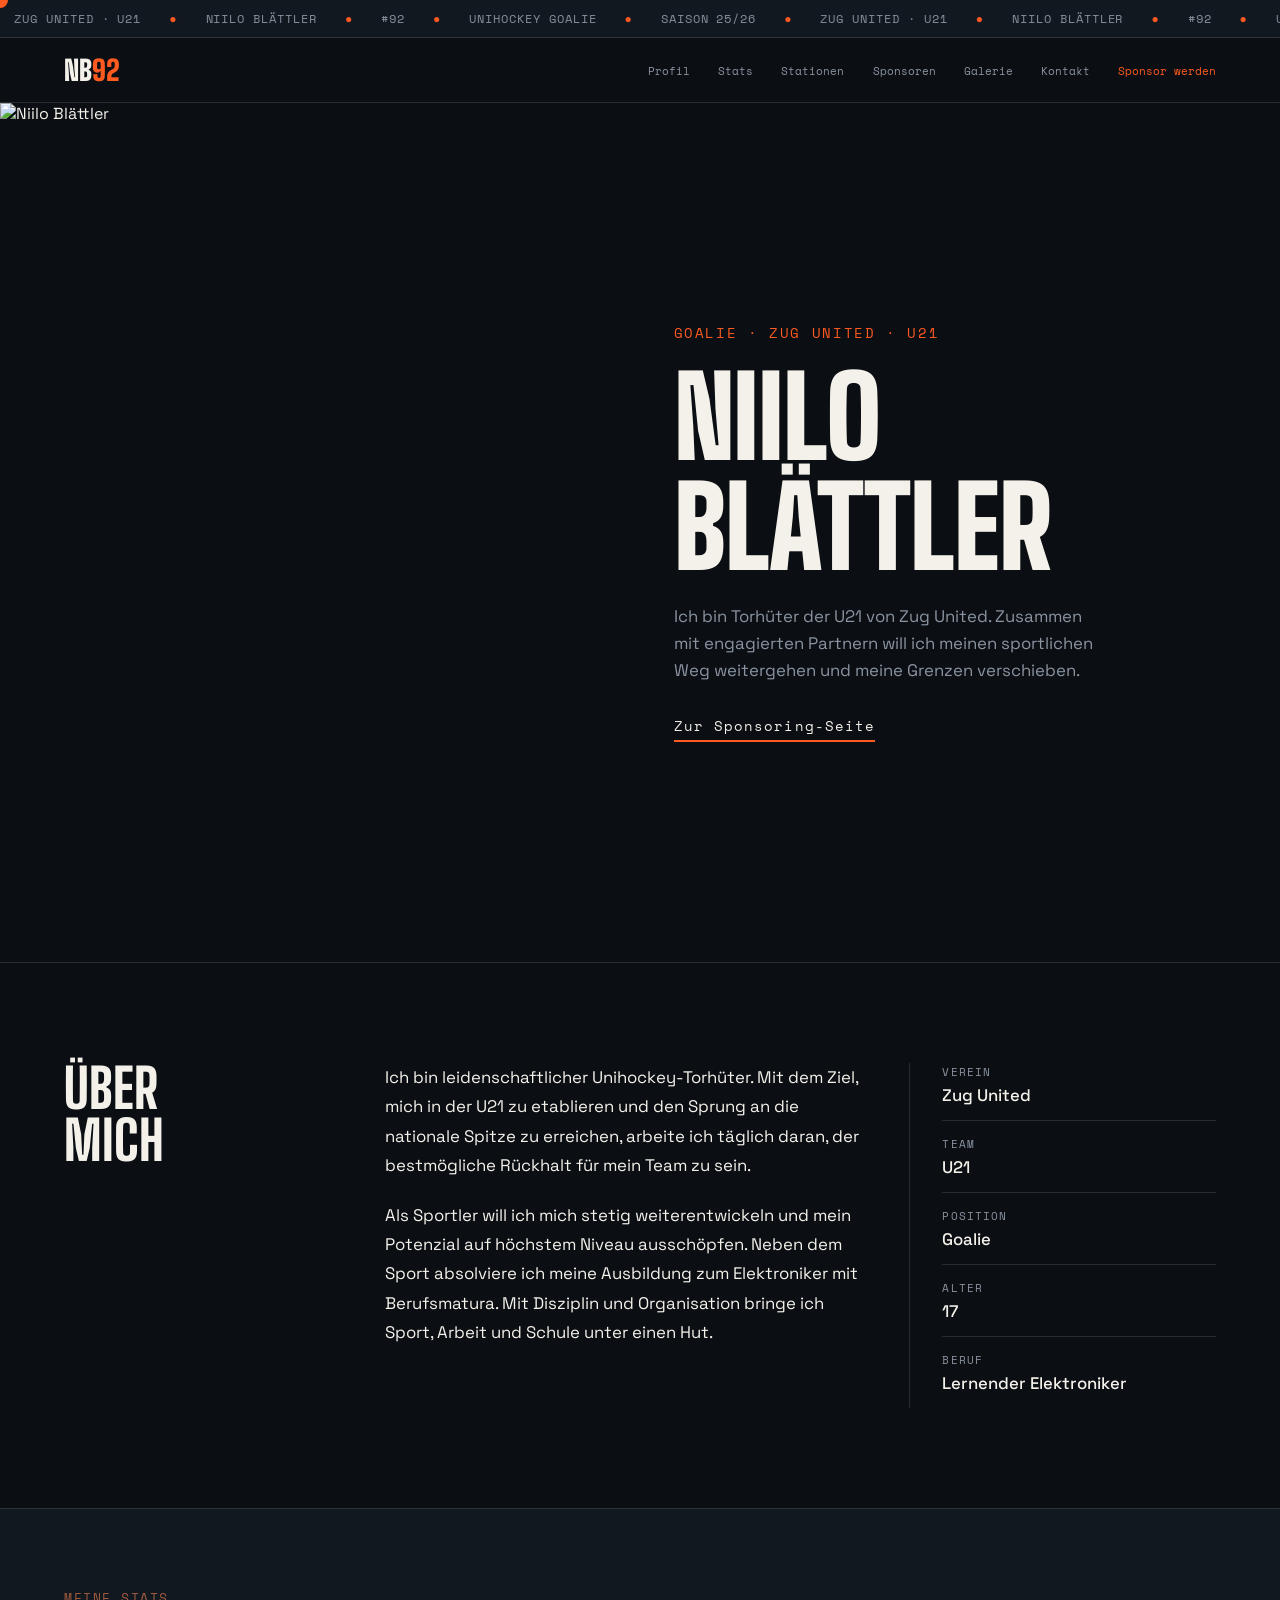
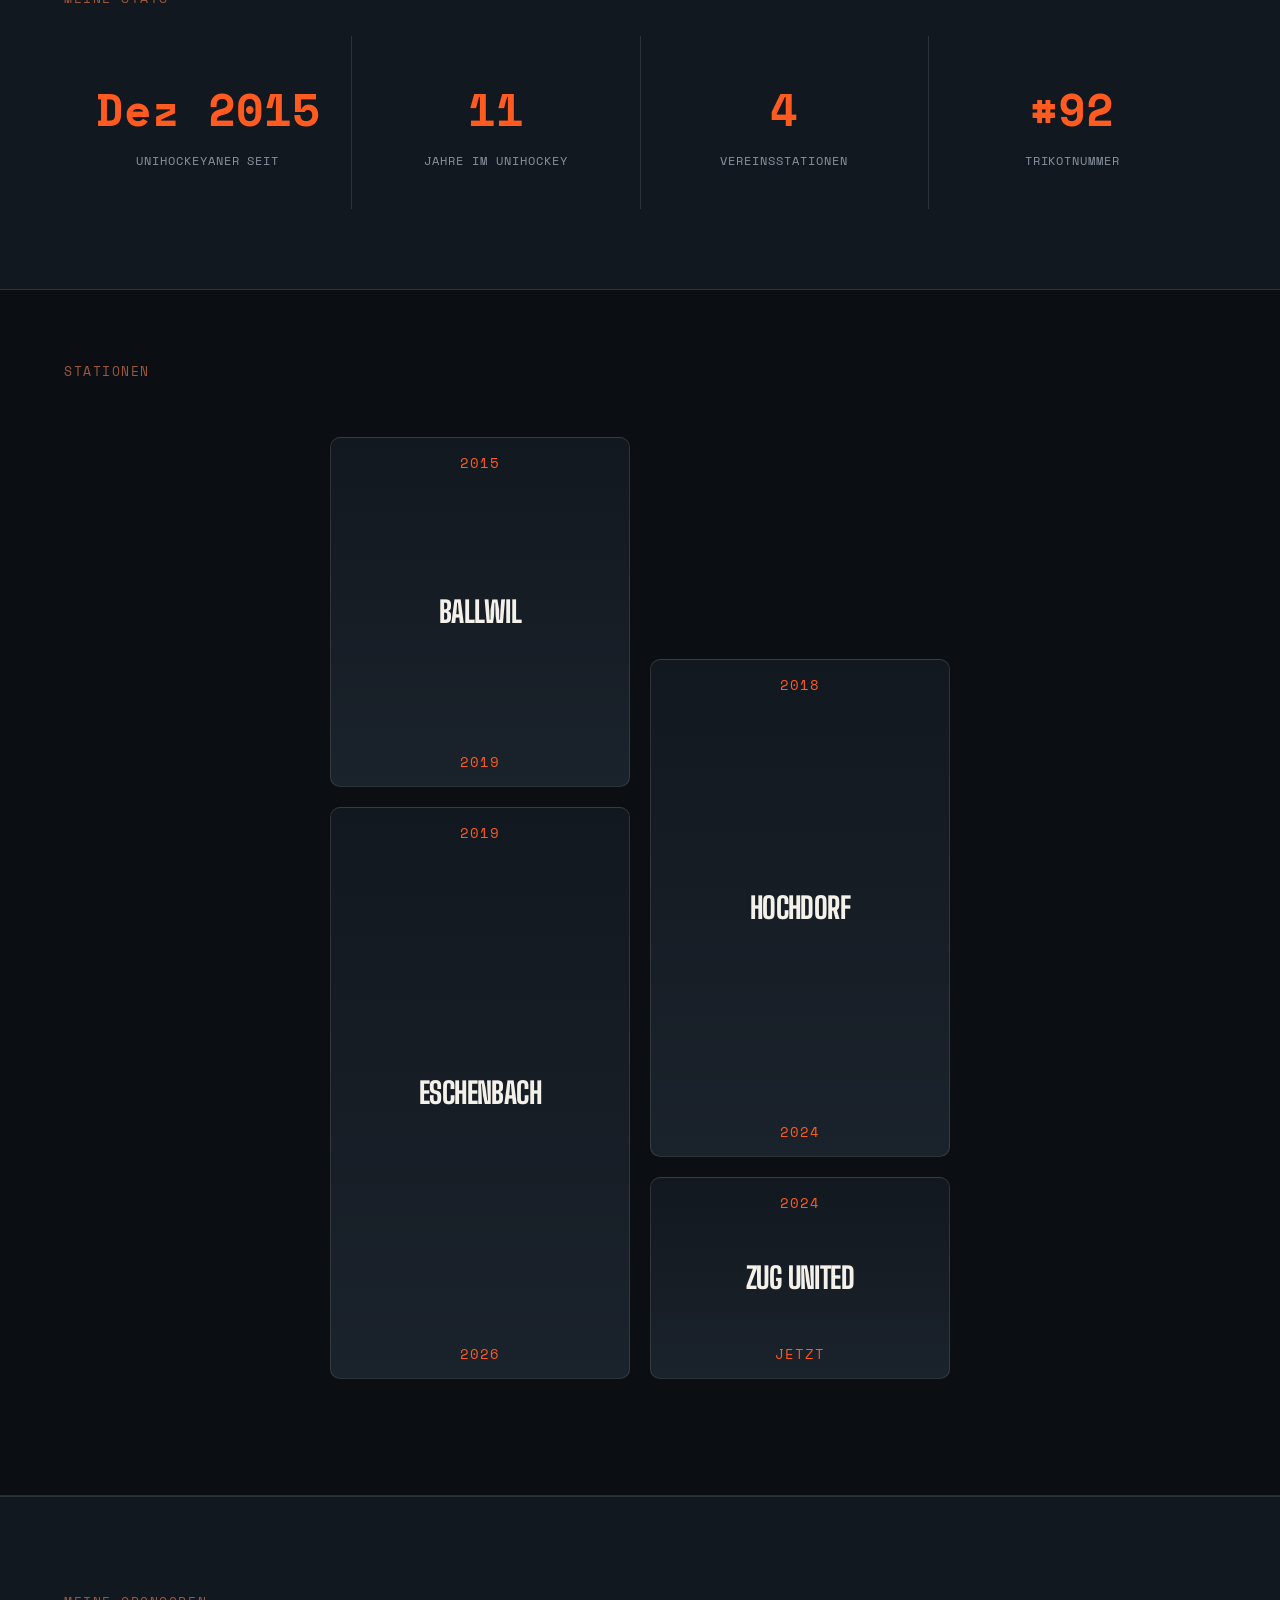
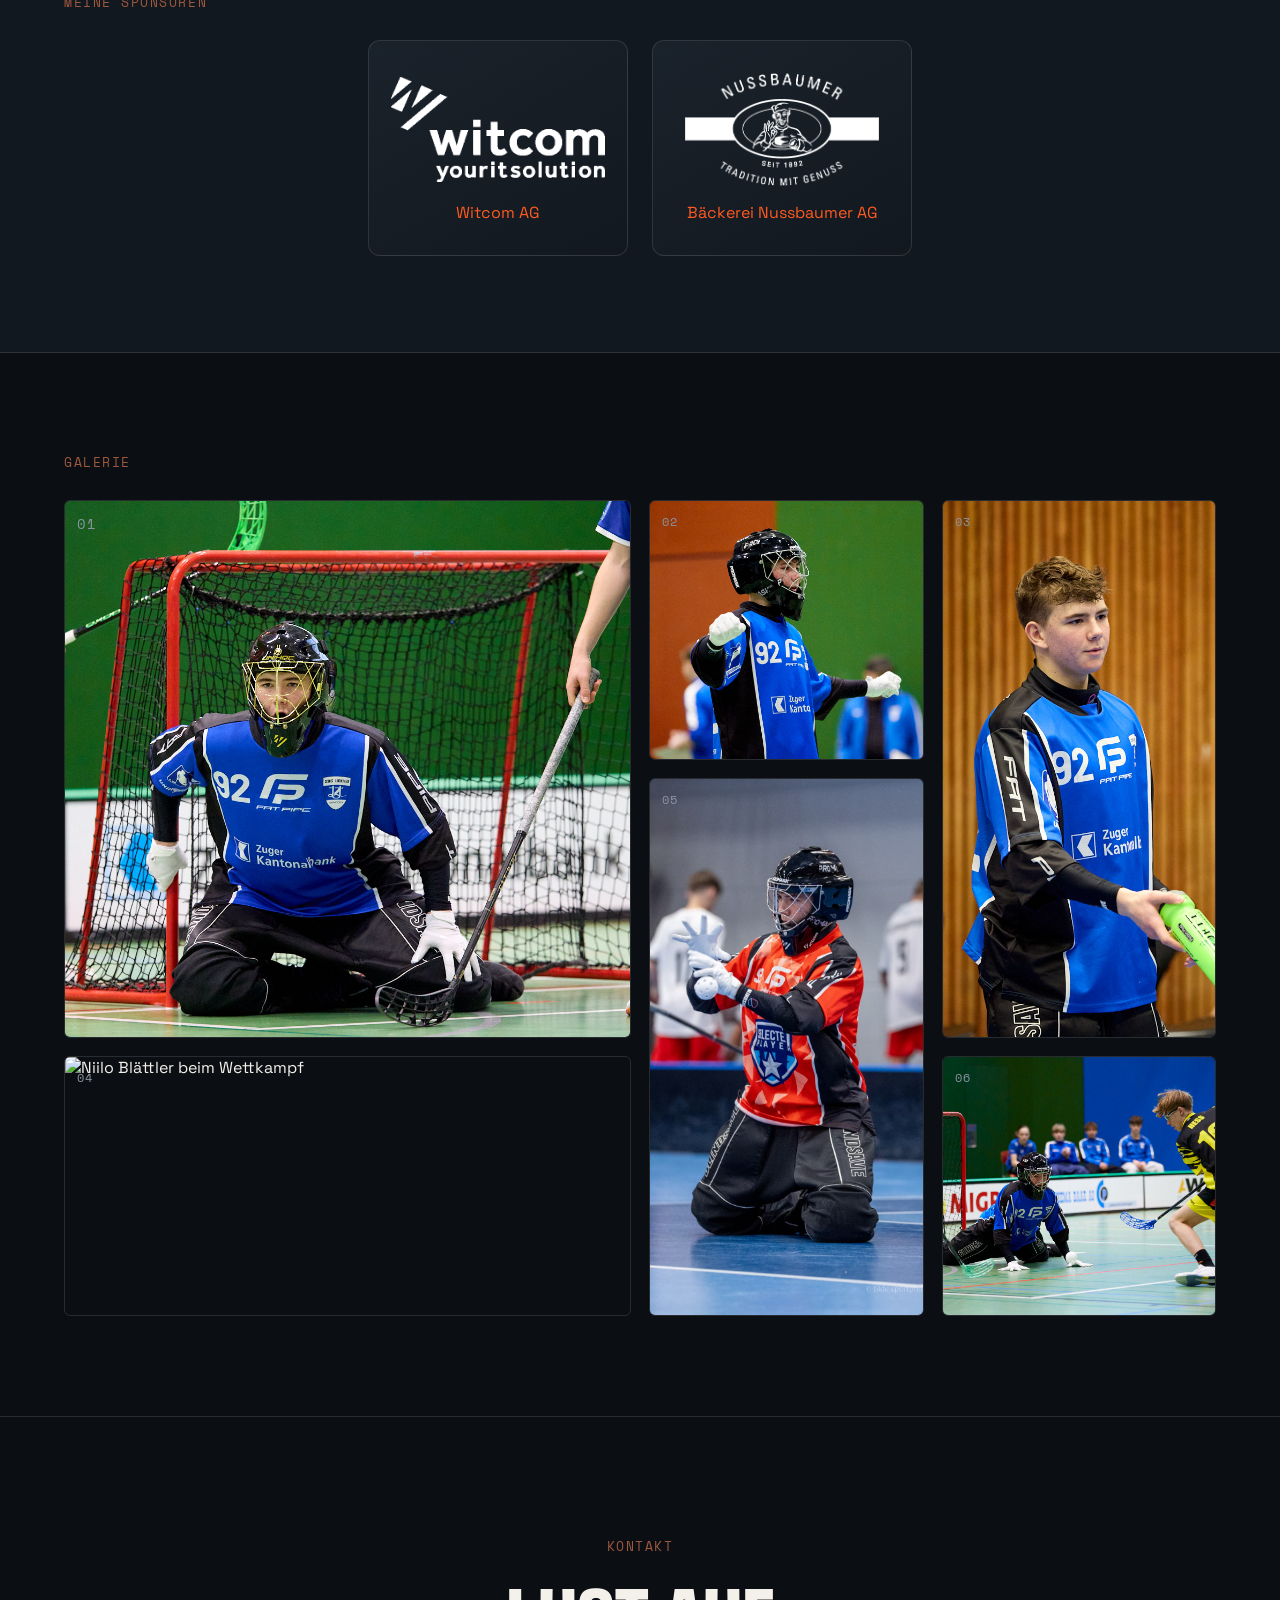
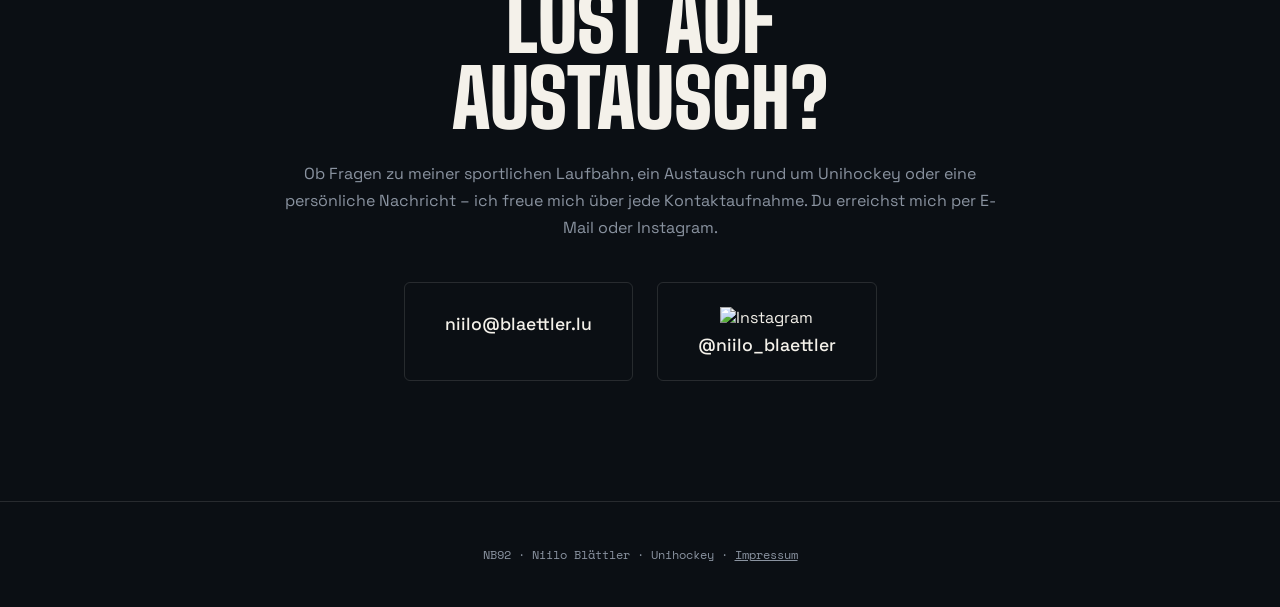
==== commit 4cc601e1: "Sponsoring Cards updated" ====
--- a/index.html
+++ b/index.html
@@ -130,6 +130,12 @@
             <img src="images/witcom_original.png" alt="Witcom">
           </div>
           <span class="partner-name">Witcom AG</span>
+        </a>
+        <a class="partner-card" href="https://www.beck-nussbaumer.ch/" target="_blank" rel="noopener noreferrer">
+          <div class="partner-logo">
+            <img src="images/Nussbaumer_Logo.png" alt="Bäckerei Nussbaumer AG">
+          </div>
+          <span class="partner-name">Bäckerei Nussbaumer AG</span>
         </a>
       </div>
     </div>
--- a/style.css
+++ b/style.css
@@ -266,6 +266,20 @@
   min-height: calc(100vh - 41px);
 }
 
+.partner-hero {
+  grid-template-columns: 1.1fr 1fr;
+}
+
+.partner-hero .hero-photo {
+  grid-column: 2;
+  grid-row: 1;
+}
+
+.partner-hero .hero-content {
+  grid-column: 1;
+  grid-row: 1;
+}
+
 .hero-photo {
   min-height: 360px;
 }
@@ -348,6 +362,8 @@
 
 @media (max-width: 860px) {
   .hero { grid-template-columns: 1fr; min-height: auto; }
+  .partner-hero .hero-photo,
+  .partner-hero .hero-content { grid-column: auto; grid-row: auto; }
   .hero-photo { min-height: 50vh; }
   .hero-content { padding: 40px 28px; }
 }
@@ -491,6 +507,7 @@
 .myValues {
   padding: 88px 64px;
   background: var(--bg);
+  border-top: 1px solid var(--line);
   border-bottom: 1px solid var(--line);
 }
 
@@ -615,11 +632,32 @@
 
 
 .sponsor-card {
+  position: relative;
   background: linear-gradient(180deg, var(--surface), var(--surface-2));
   border: 1px solid var(--line);
   border-radius: 10px;
   padding: 28px 22px;
   transition: border-color 0.2s ease, transform 0.2s ease;
+}
+
+.sponsor-card[data-already-taken]::after {
+  content: "Already Taken";
+  position: absolute;
+  top: 10px;
+  right: -15px;
+  z-index: 1;
+  width: 144px;
+  padding: 5px 0;
+  border: 1px solid var(--accent);
+  background: var(--surface-2);
+  color: var(--accent);
+  font-family: var(--font-mono);
+  font-size: 0.62rem;
+  line-height: 1;
+  border-radius: 4px;
+  text-align: center;
+  text-transform: uppercase;
+  transform: rotate(22deg);
 }
 
 .sponsor-card:hover {
@@ -689,9 +727,21 @@
   grid-template-columns: repeat(2, 1fr);
   gap: 24px;
   max-width: 1280px;
-  margin: 40px auto 0;
-  padding: 0 64px;
+  margin: 0 auto;
+  padding: 88px 64px;
   box-sizing: border-box;
+}
+
+#hintergrund { scroll-margin-top: 5rem; }
+
+.info-columns > .section-label {
+  grid-column: 1 / -1;
+  margin: 0;
+}
+
+.info-title {
+  grid-column: 1 / -1;
+  margin: 0;
 }
 
 .info-card {
@@ -728,13 +778,13 @@
 @media (max-width: 900px) {
   .info-columns {
     grid-template-columns: 1fr;
-    padding: 0 28px;
+    padding: 64px 28px;
   }
 }
 
 @media (max-width: 700px) {
   .info-columns {
-    padding: 0 20px;
+    padding: 56px 20px;
   }
 }
 
@@ -916,7 +966,7 @@
   justify-content: center;
   overflow: hidden;
   border-radius: 10px;
-  height: 90px; /* feste Höhe für alle Logos */
+  height: 113px; /* feste Höhe für alle Logos */
   width: 100%;
 }
 
@@ -935,7 +985,7 @@
 
 @media (max-width: 700px) {
   .partner-section { padding: 56px 20px; }
-  .partner-grid { grid-template-columns: 1fr; justify-content: stretch; }
+  .partner-grid { grid-template-columns: repeat(auto-fit, minmax(220px, 260px)); justify-content: center; }
   .partner-card { padding: 28px 18px; }
 }
 /* ===================== GALLERY ===================== */
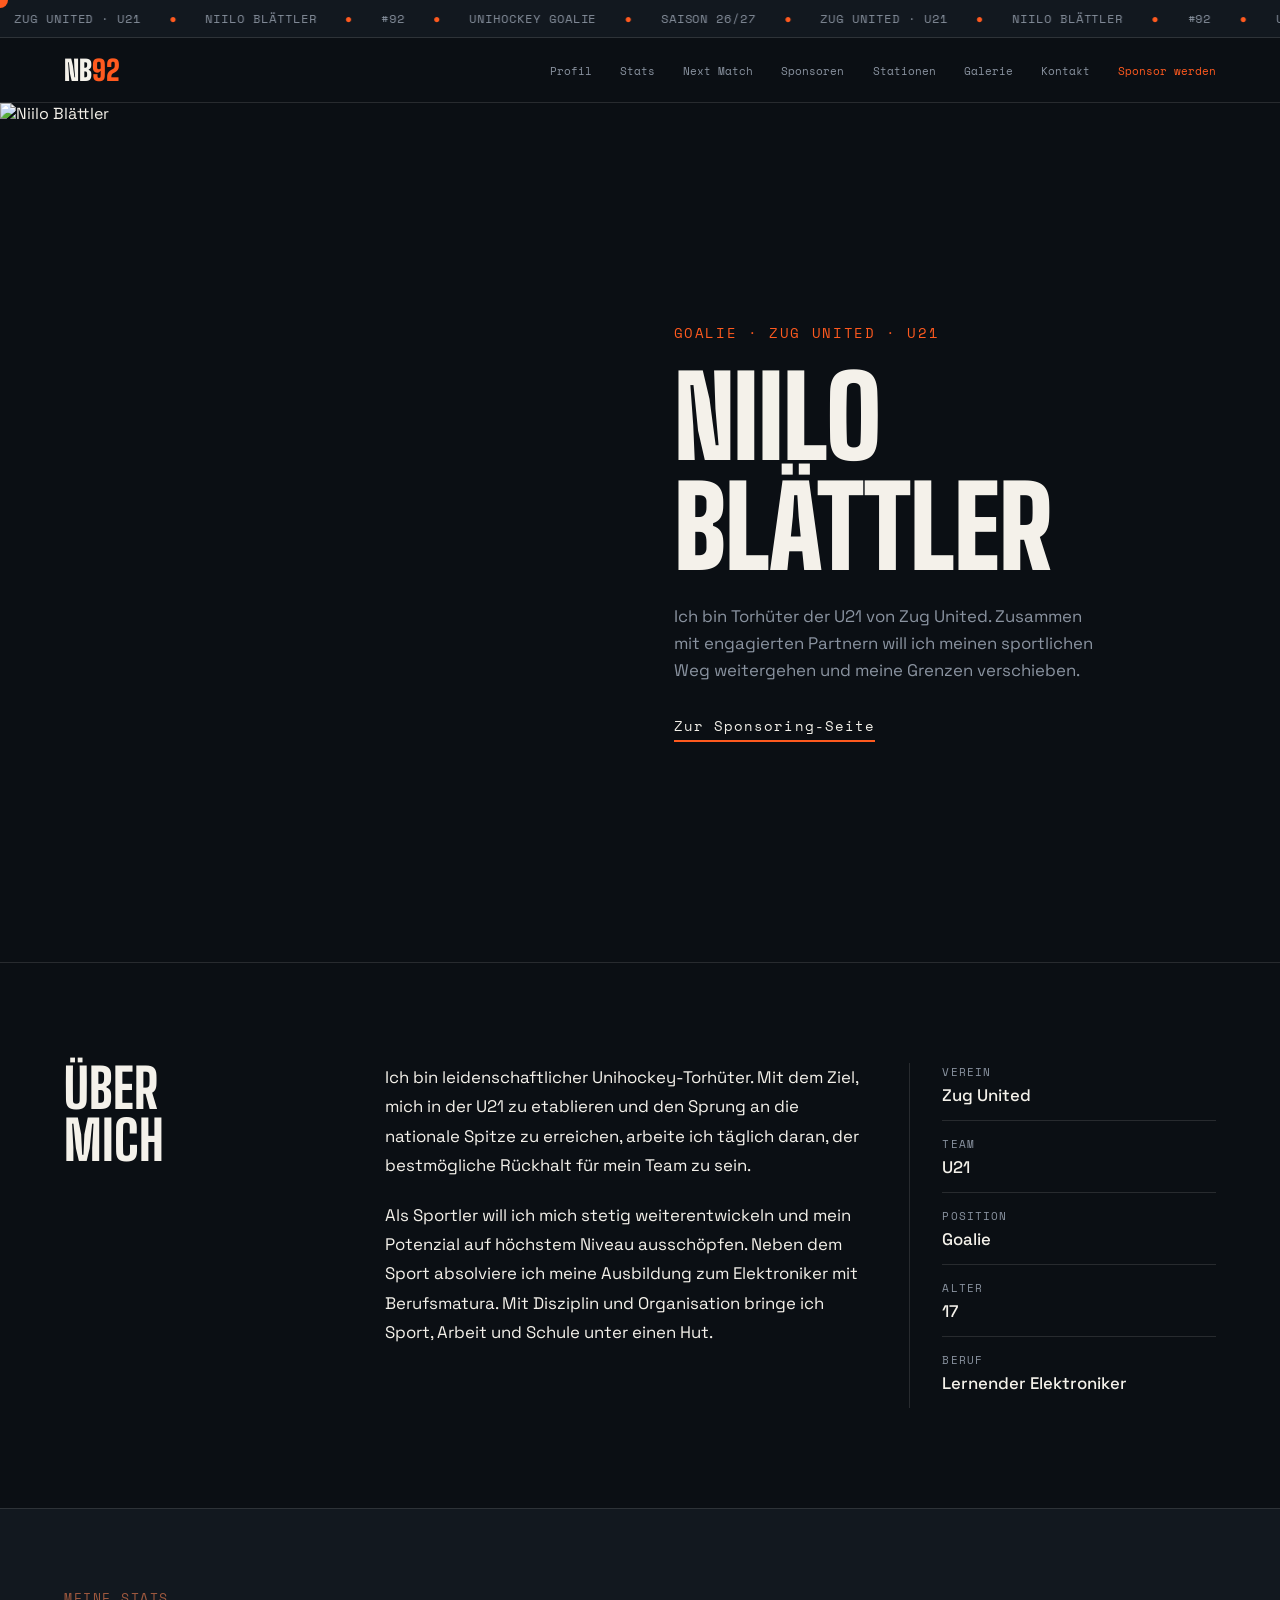
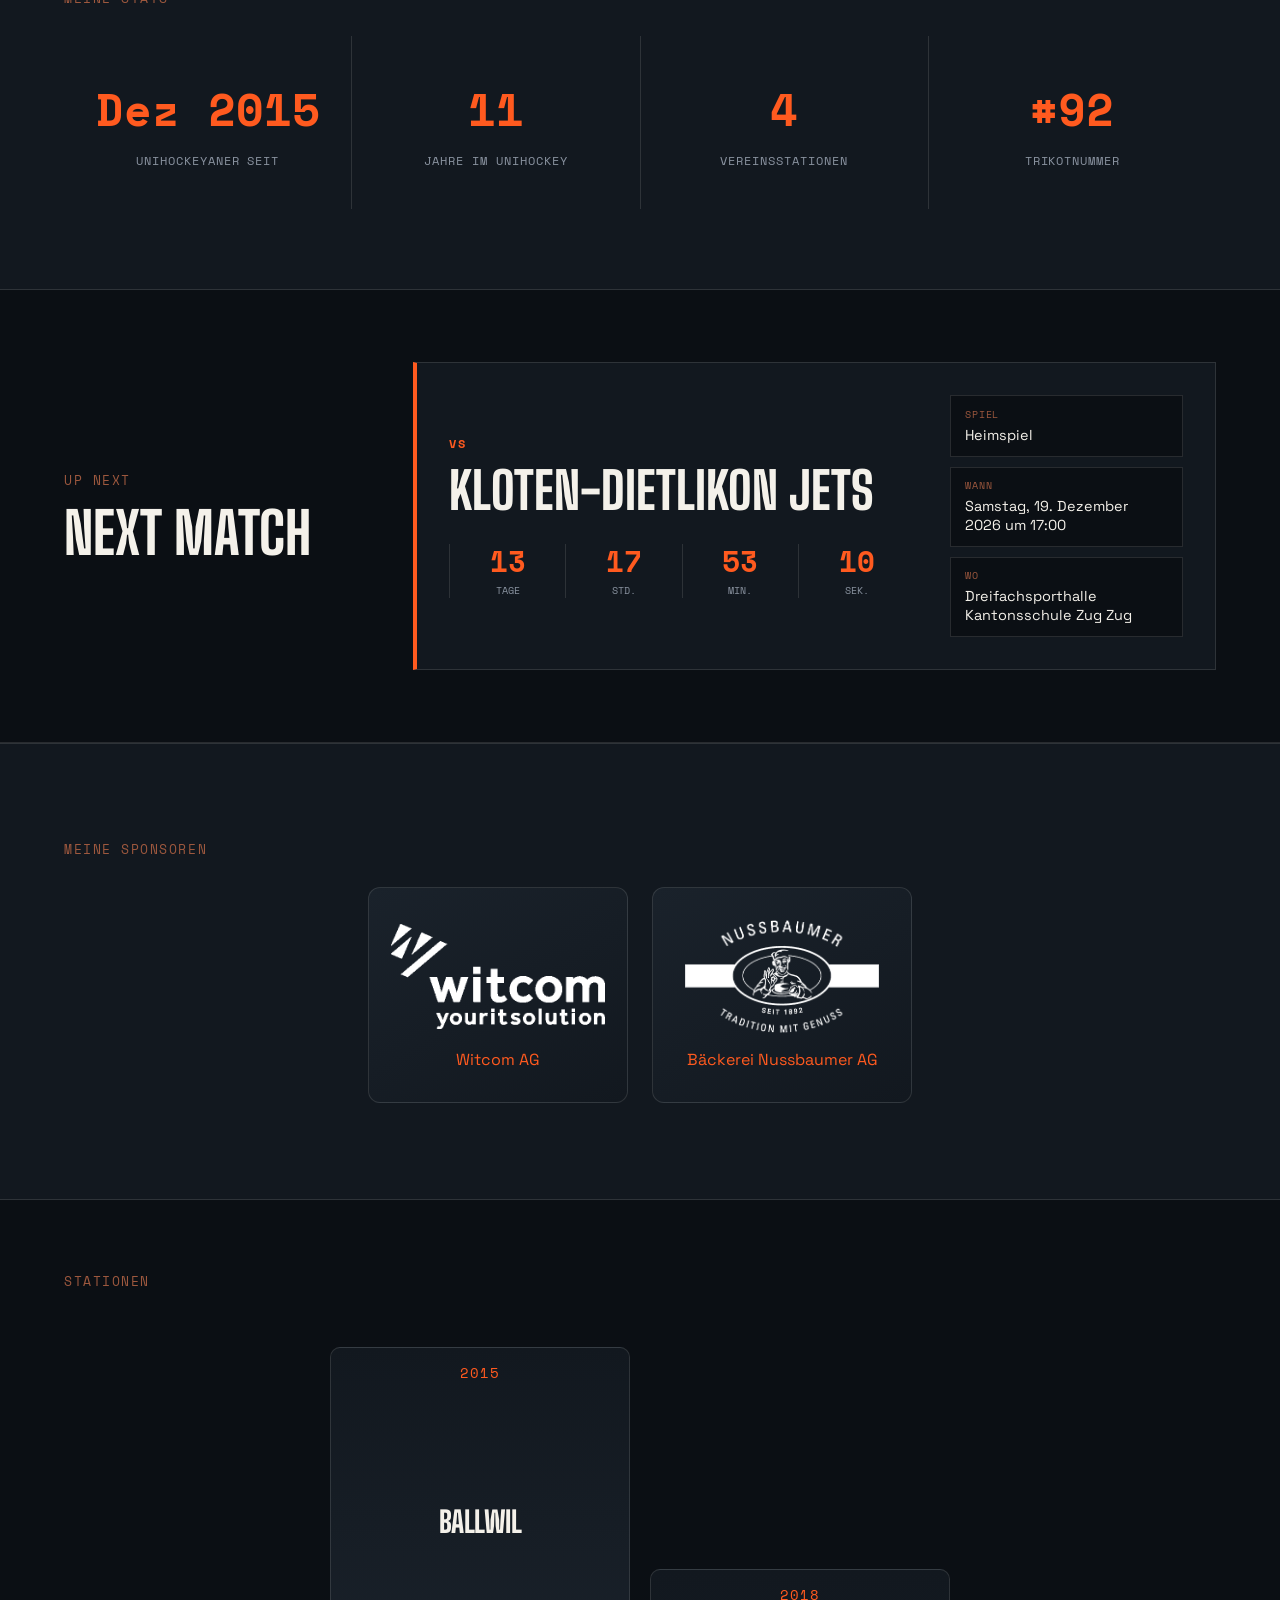
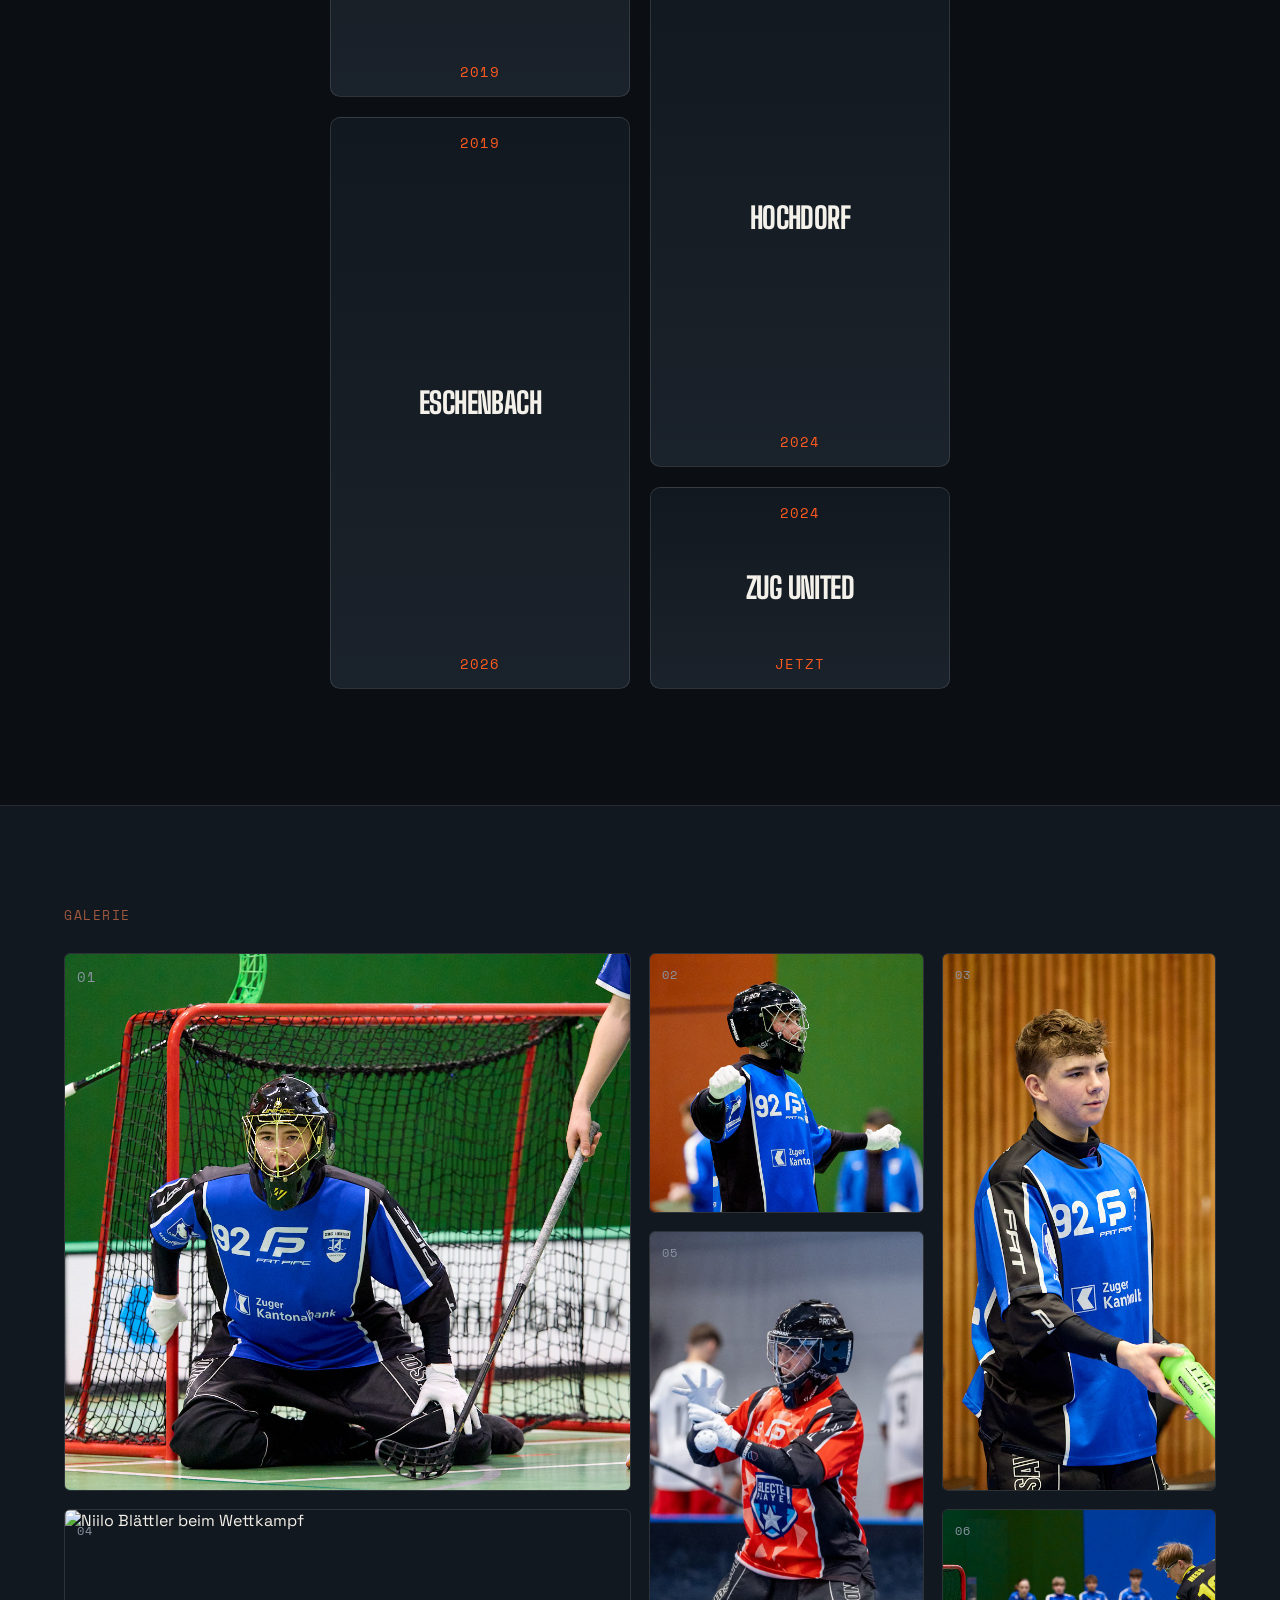
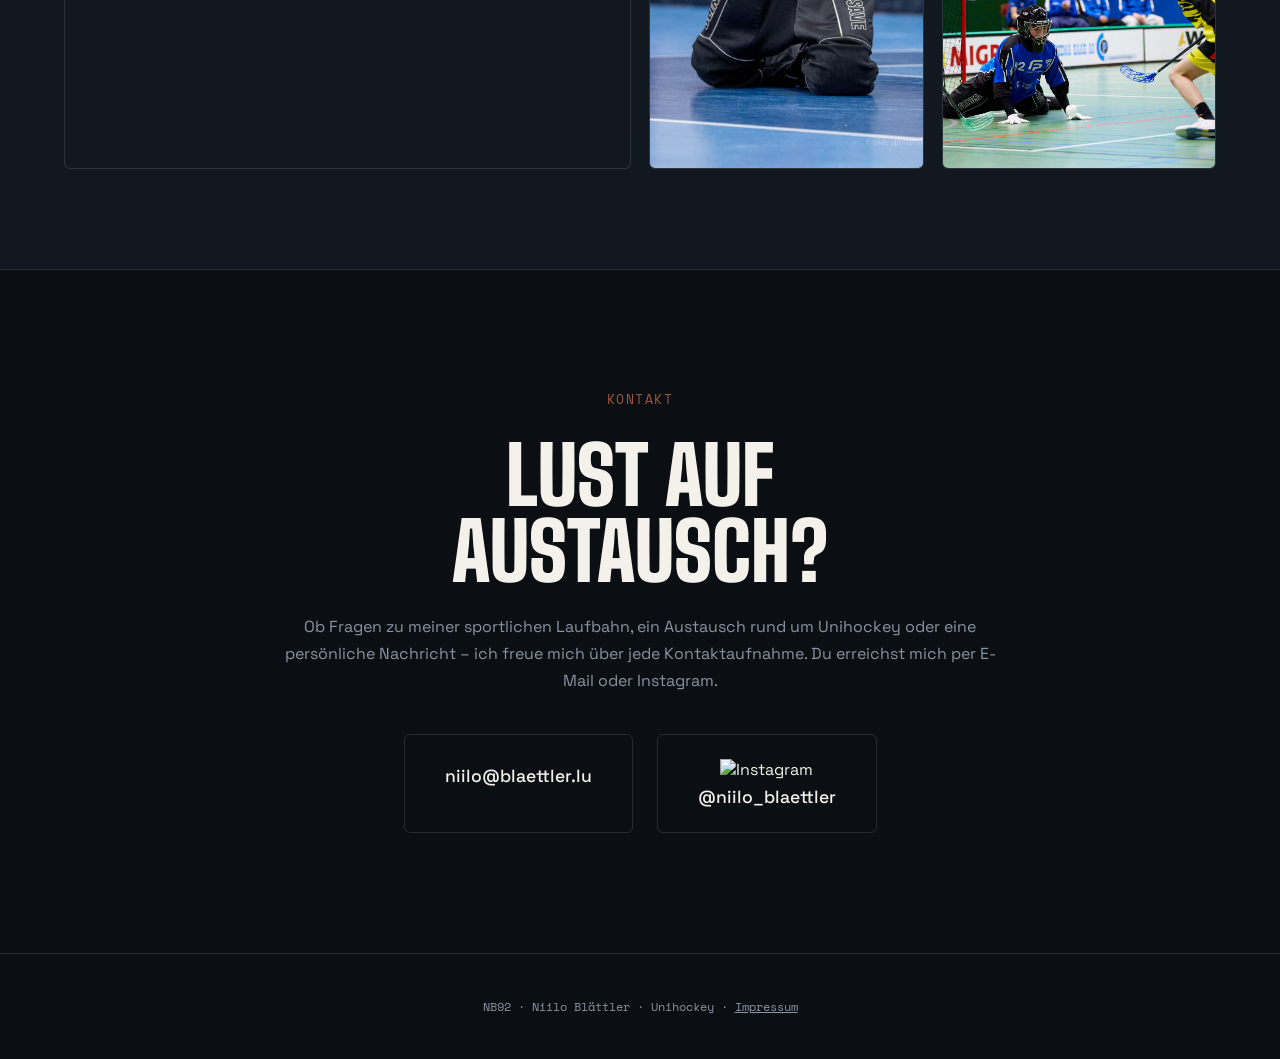
==== commit 2bd50c68: "Next Match Block added" ====
--- a/index.html
+++ b/index.html
@@ -29,7 +29,7 @@
       <span class="sb-dot">●</span>
       <span class="sb-item">UNIHOCKEY GOALIE</span>
       <span class="sb-dot">●</span>
-      <span class="sb-item">SAISON 25/26</span>
+      <span class="sb-item">SAISON 26/27</span>
       <span class="sb-dot">●</span>
     </div>
   </div>
@@ -47,8 +47,9 @@
       <div class="nav-links" id="nav-links">
         <a href="#about">Profil</a>
         <a href="#stats">Stats</a>
+        <a href="#next-match">Next Match</a>
+        <a href="#partner">Sponsoren</a>
         <a href="#timeline">Stationen</a>
-        <a href="#partner">Sponsoren</a>
         <a href="#gallery">Galerie</a>
         <a href="#kontakt">Kontakt</a>
         <a class="nav-partner-link" href="partner/">Sponsor werden</a>
@@ -112,11 +113,16 @@
     </div>
   </section>
 
-  <!-- ===== STATIONEN ===== -->
-  <section class="timeline" id="timeline">
-    <p class="section-label">STATIONEN</p>
-    <div class="timeline-wrap">
-      <div class="timeline-scene" id="timeline-scene" aria-label="Vertikale Timeline der Sportteams"></div>
+  <!-- ===== NEXT MATCH ===== -->
+  <section class="next-match" id="next-match" aria-labelledby="next-match-title">
+    <div class="next-match-inner">
+      <div class="next-match-heading">
+        <p class="section-label">UP NEXT</p>
+        <h2 class="section-title" id="next-match-title">Next Match</h2>
+      </div>
+      <div class="next-match-content" id="next-match-content" aria-live="off">
+        <p class="next-match-status">Spielplan wird geladen ...</p>
+      </div>
     </div>
   </section>
 
@@ -141,10 +147,19 @@
     </div>
   </section>
 
+  <!-- ===== STATIONEN ===== -->
+  <section class="timeline" id="timeline">
+    <p class="section-label">STATIONEN</p>
+    <div class="timeline-wrap">
+      <div class="timeline-scene" id="timeline-scene" aria-label="Vertikale Timeline der Sportteams"></div>
+    </div>
+  </section>
+
   <!-- ===== GALERIE ===== -->
   <section class="gallery" id="gallery">
-    <p class="section-label">GALERIE</p>
-    <div class="gallery-grid">
+    <div class="gallery-inner">
+      <p class="section-label">GALERIE</p>
+      <div class="gallery-grid">
       <div class="gallery-item gallery-item--hero"><div class="gallery-overlay"></div>
         <img src="images/Junioren U18A 085.jpg" alt="Niilo Blättler beim Wettkampf">  
         <span class="gallery-number">01</span>
@@ -174,6 +189,7 @@
         <img src="images/Junioren U16A 010.jpg" alt="Niilo Blättler beim Wettkampf">
         <span class="gallery-number">06</span>
         <span class="ph-label">"Tight space. Tighter focus."</span>
+      </div>
       </div>
     </div>
   </section>
--- a/style.css
+++ b/style.css
@@ -8,6 +8,7 @@
    ============================================================ */
 
 :root {
+  --primary-nav-height: 64px;
   --bg: #0b0f14;
   --surface: #12181f;
   --surface-2: #1a222b;
@@ -190,8 +191,8 @@
 
 body:has(.nav-toggle:hover, .nav-toggle:focus-visible) .cursor-dot { opacity: 0; }
 
-#about, #stats, #myValues, #sponsor-why, #hintergrund, #timeline, #partner, #gallery, #kontakt {
-  scroll-margin-top: 7rem;
+#about, #stats, #next-match, #myValues, #sponsor-why, #hintergrund, #timeline, #partner, #gallery, #kontakt {
+  scroll-margin-top: var(--primary-nav-height);
 }
 
 @media (max-width: 900px) {
@@ -201,6 +202,8 @@
 }
 
 @media (max-width: 760px) {
+  :root { --primary-nav-height: 60px; }
+
   .primary-nav-inner {
     min-height: 60px;
     padding: 0 20px;
@@ -501,6 +504,173 @@
   .stats-grid { grid-template-columns: repeat(2, minmax(0, 1fr)); }
   .stat-card { min-width: 0; padding-inline: 8px; }
   .stat-label { max-width: 100%; text-align: center; }
+}
+
+/* ===================== NEXT MATCH ===================== */
+
+.next-match {
+  padding: 72px 64px;
+  border-bottom: 1px solid var(--line);
+  background: var(--bg);
+}
+
+.next-match-inner {
+  display: grid;
+  grid-template-columns: minmax(200px, 0.75fr) minmax(0, 2fr);
+  align-items: center;
+  gap: 48px;
+  max-width: 1280px;
+  margin: 0 auto;
+}
+
+.next-match-heading .section-label { margin-bottom: 16px; }
+
+.next-match-heading .section-title {
+  font-size: clamp(2.7rem, 4.5vw, 4rem);
+}
+
+.next-match-content { min-width: 0; }
+
+.next-match-link {
+  display: grid;
+  grid-template-columns: minmax(0, 1.6fr) minmax(220px, 0.8fr);
+  align-items: center;
+  gap: 36px;
+  padding: 32px;
+  border: 1px solid var(--line);
+  border-left: 4px solid var(--accent);
+  background: var(--surface);
+  text-decoration: none;
+  transition: border-color 0.18s ease;
+}
+
+.next-match-link:hover { border-color: var(--accent); }
+.next-match-link:hover .next-match-opponent { color: var(--accent); }
+
+.next-match-main {
+  display: flex;
+  min-width: 0;
+  flex-direction: column;
+  align-items: flex-start;
+  gap: 12px;
+}
+
+.next-match-versus {
+  color: var(--accent);
+  font-family: var(--font-mono);
+  font-size: 0.78rem;
+  font-weight: 700;
+  letter-spacing: 0.12em;
+  text-transform: uppercase;
+}
+
+.next-match-opponent {
+  margin: 0;
+  color: var(--ink);
+  font-family: var(--font-display);
+  font-size: clamp(2.5rem, 4vw, 3.8rem);
+  font-weight: 800;
+  line-height: 1;
+  text-transform: uppercase;
+  transition: color 0.18s ease;
+}
+
+.next-match-countdown {
+  display: grid;
+  width: 100%;
+  grid-template-columns: repeat(4, minmax(0, 1fr));
+  align-items: center;
+  margin-top: 16px;
+}
+
+.next-match-unit {
+  min-width: 68px;
+  padding: 0 16px;
+  text-align: center;
+  border-left: 1px solid var(--line);
+}
+
+.next-match-value {
+  display: block;
+  color: var(--accent);
+  font-family: var(--font-mono);
+  font-size: 1.8rem;
+  font-weight: 700;
+  font-variant-numeric: tabular-nums;
+  line-height: 1.2;
+}
+
+.next-match-unit-label {
+  display: block;
+  margin-top: 4px;
+  color: var(--ink-muted);
+  font-family: var(--font-mono);
+  font-size: 0.64rem;
+  text-transform: uppercase;
+}
+
+.next-match-details {
+  display: grid;
+  min-width: 0;
+  gap: 10px;
+}
+
+.next-match-detail {
+  display: flex;
+  min-width: 0;
+  min-height: 62px;
+  flex-direction: column;
+  justify-content: center;
+  gap: 5px;
+  padding: 10px 14px;
+  border: 1px solid var(--line);
+  background: var(--bg);
+}
+
+.next-match-detail-label {
+  color: var(--accent-2);
+  font-family: var(--font-mono);
+  font-size: 0.6rem;
+  letter-spacing: 0.08em;
+  text-transform: uppercase;
+}
+
+.next-match-detail-value {
+  color: var(--ink);
+  font-size: 0.9rem;
+  line-height: 1.35;
+  overflow-wrap: anywhere;
+}
+
+.next-match-status {
+  margin: 0;
+  padding: 28px 32px;
+  border: 1px solid var(--line);
+  border-left: 4px solid var(--accent);
+  background: var(--surface);
+  color: var(--ink-muted);
+  font-family: var(--font-mono);
+  font-size: 0.8rem;
+}
+
+@media (max-width: 900px) {
+  .next-match { padding: 56px 28px; }
+  .next-match-inner { grid-template-columns: 1fr; gap: 20px; }
+}
+
+@media (max-width: 560px) {
+  .next-match { padding: 44px 20px; }
+  .next-match-heading .section-title { font-size: clamp(2.6rem, 12vw, 3.4rem); }
+  .next-match-link { grid-template-columns: 1fr; gap: 24px; padding: 24px 18px; }
+  .next-match-main { gap: 10px; }
+  .next-match-opponent { font-size: clamp(2.3rem, 11vw, 3rem); }
+  .next-match-countdown { grid-template-columns: repeat(4, minmax(0, 1fr)); }
+  .next-match-unit { min-width: 0; padding: 0 6px; }
+  .next-match-value { font-size: 1.5rem; }
+  .next-match-unit-label { font-size: 0.56rem; }
+  .next-match-details { gap: 8px; }
+  .next-match-detail { min-height: 56px; padding: 10px 12px; }
+  .next-match-status { padding: 24px 18px; }
 }
 /* ===================== My Values ===================== */
 
@@ -991,9 +1161,14 @@
 /* ===================== GALLERY ===================== */
 
 .gallery {
-  padding: 100px 64px;
+  padding: 100px 0;
+  background: var(--surface);
+}
+
+.gallery-inner {
   max-width: 1280px;
   margin: 0 auto;
+  padding: 0 64px;
 }
 
 /* Mobile-Basis: zwei Spalten; die Kachel-Verhältnisse werden pro Breakpoint gesetzt. */
@@ -1162,11 +1337,13 @@
 }
 
 @media (max-width: 900px) {
-  .gallery { padding: 64px 24px; }
+  .gallery { padding: 64px 0; }
+  .gallery-inner { padding-inline: 24px; }
 }
 
 @media (max-width: 560px) {
-  .gallery { padding: 56px 20px; }
+  .gallery { padding: 56px 0; }
+  .gallery-inner { padding-inline: 20px; }
 
   .gallery-grid {
     grid-template-rows: repeat(6, clamp(132px, 42vw, 180px));
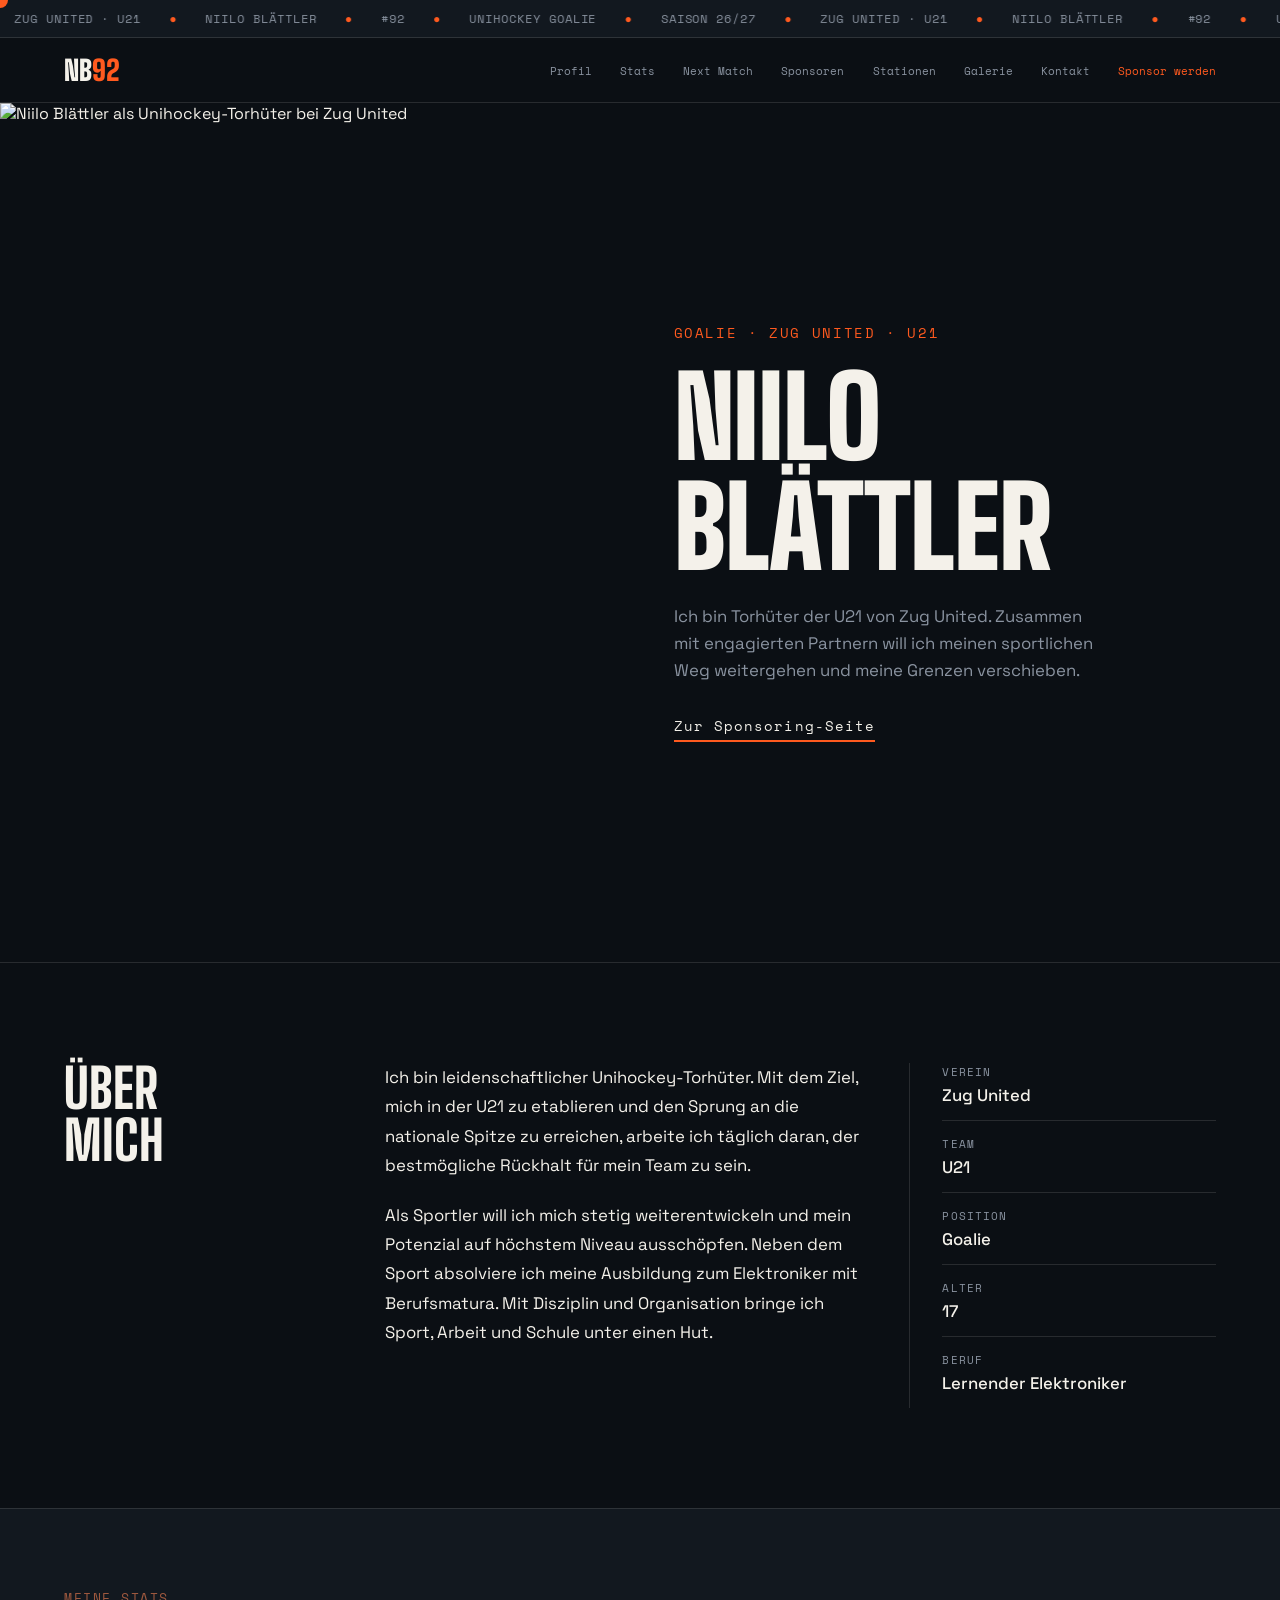
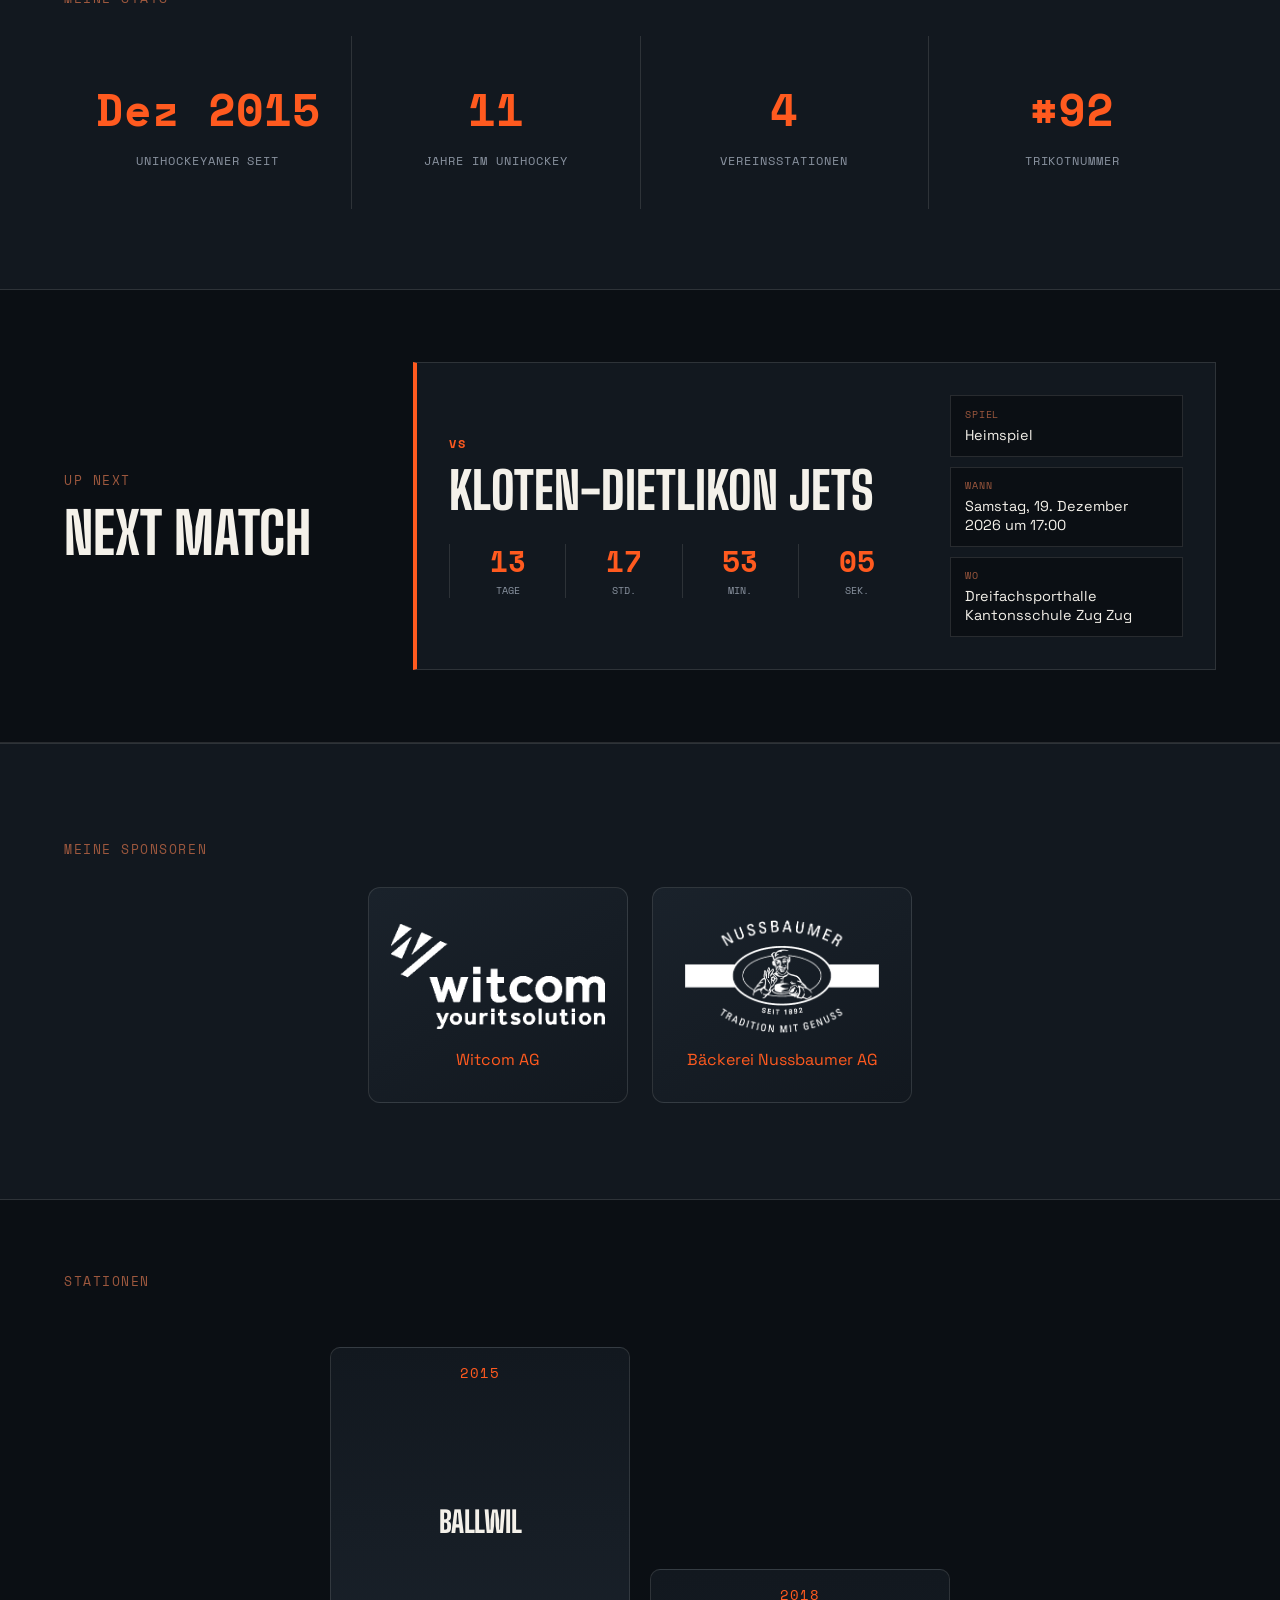
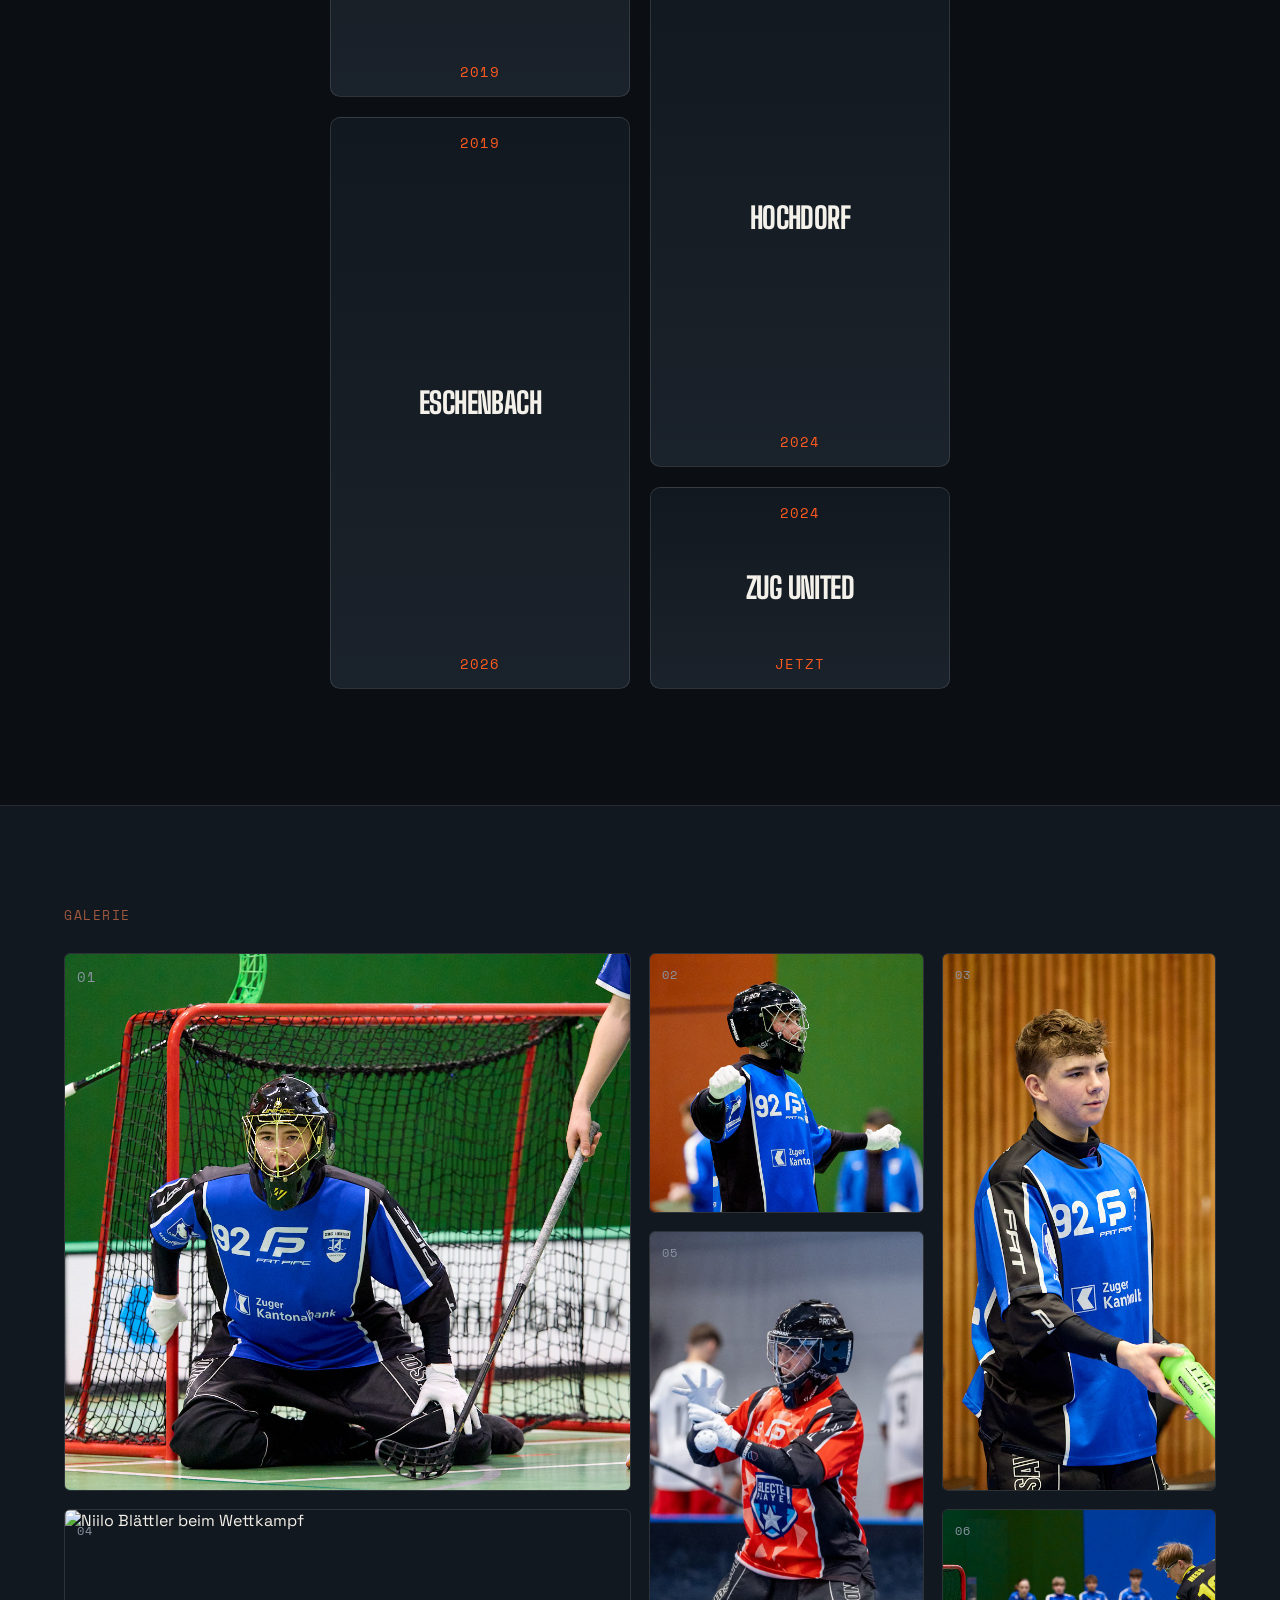
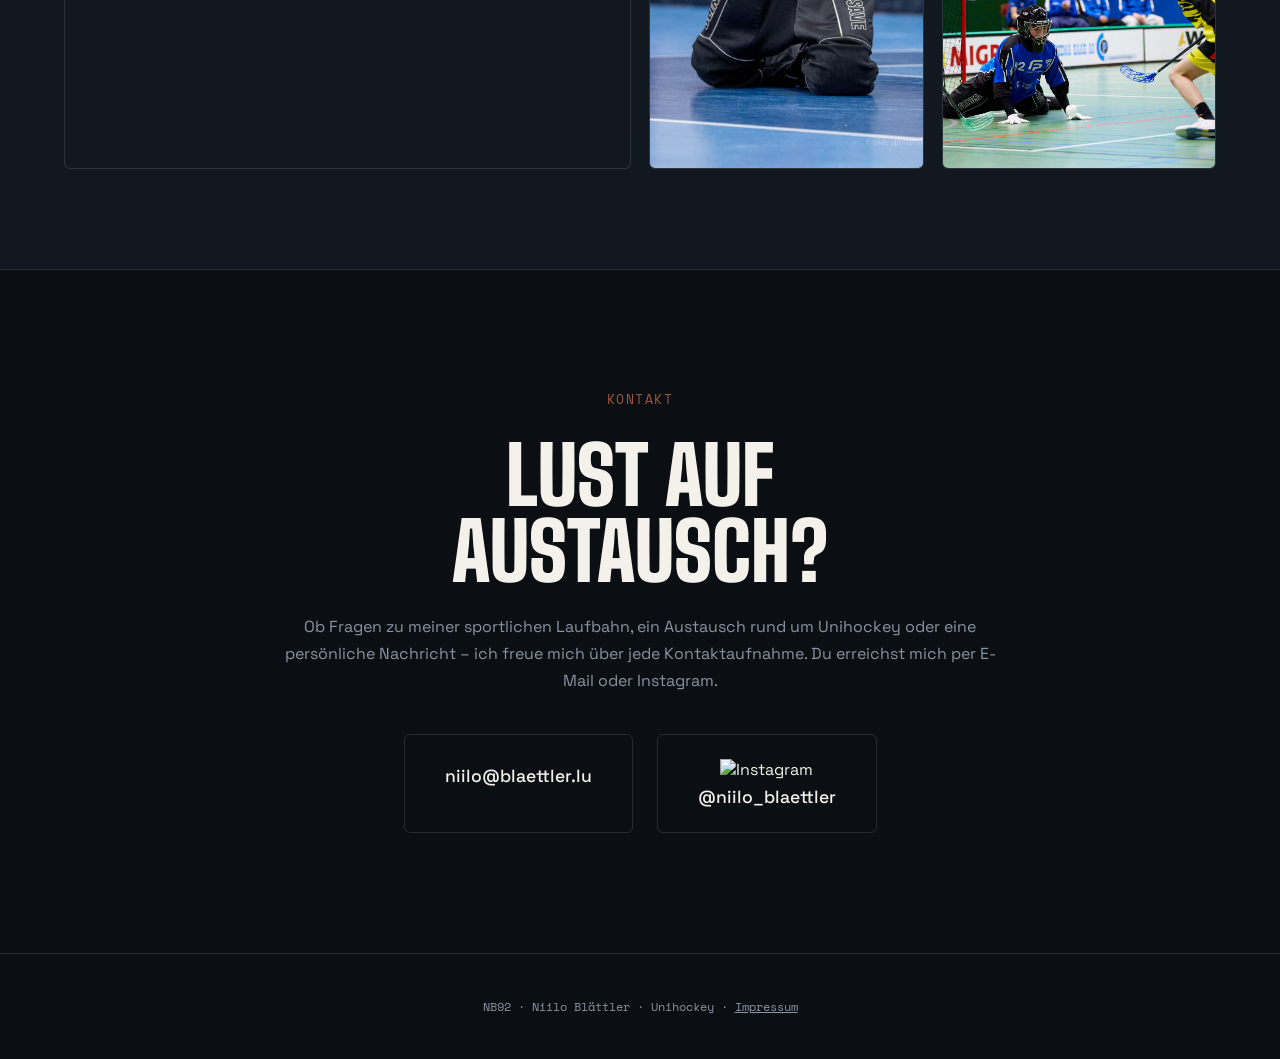
==== commit a8a15142: "Improve website SEO" ====
--- a/index.html
+++ b/index.html
@@ -3,8 +3,37 @@
 <head>
 <meta charset="UTF-8">
 <meta name="viewport" content="width=device-width, initial-scale=1.0">
-<title>Niilo Blättler — Unihockey</title>
-<meta name="description" content="Niilo Blättler, Unihockeyspieler bei Zug United U21.">
+<title>Niilo Blättler | Unihockey-Torhüter bei Zug United</title>
+<meta name="description" content="Niilo Blättler – Unihockey-Torhüter bei Zug United. Persönliches Profil, sportliche Laufbahn, aktuelle Informationen und Kontaktmöglichkeiten.">
+<link rel="canonical" href="https://nb92.reflx.ch/">
+<meta property="og:type" content="website">
+<meta property="og:locale" content="de_CH">
+<meta property="og:title" content="Niilo Blättler | Unihockey-Torhüter bei Zug United">
+<meta property="og:description" content="Niilo Blättler – Unihockey-Torhüter bei Zug United. Persönliches Profil, sportliche Laufbahn, aktuelle Informationen und Kontaktmöglichkeiten.">
+<meta property="og:url" content="https://nb92.reflx.ch/">
+<meta property="og:image" content="https://nb92.reflx.ch/images/editedGoalFocus.png">
+<meta property="og:image:alt" content="Niilo Blättler als Unihockey-Torhüter vor dem Tor">
+<meta name="twitter:card" content="summary_large_image">
+<meta name="twitter:title" content="Niilo Blättler | Unihockey-Torhüter bei Zug United">
+<meta name="twitter:description" content="Niilo Blättler – Unihockey-Torhüter bei Zug United. Persönliches Profil, sportliche Laufbahn, aktuelle Informationen und Kontaktmöglichkeiten.">
+<meta name="twitter:image" content="https://nb92.reflx.ch/images/editedGoalFocus.png">
+<script type="application/ld+json">
+{
+  "@context": "https://schema.org",
+  "@type": "Person",
+  "name": "Niilo Blättler",
+  "url": "https://nb92.reflx.ch/",
+  "sport": "Unihockey",
+  "jobTitle": "Torhüter",
+  "memberOf": {
+    "@type": "SportsOrganization",
+    "name": "Zug United"
+  },
+  "sameAs": [
+    "https://instagram.com/niilo_blaettler"
+  ]
+}
+</script>
 <link rel="preconnect" href="https://fonts.googleapis.com">
 <link rel="preconnect" href="https://fonts.gstatic.com" crossorigin>
 <link href="https://fonts.googleapis.com/css2?family=Big+Shoulders+Display:wght@600;800;900&family=Space+Grotesk:wght@400;500;700&family=Space+Mono:wght@400;700&display=swap" rel="stylesheet">
@@ -60,7 +89,7 @@
   <!-- ===== HERO ===== -->
   <header class="hero" id="start">
     <div class="hero-photo">
-         <img src="images/editedGoalFocus.png" alt="Niilo Blättler">
+         <img src="images/editedGoalFocus.png" alt="Niilo Blättler als Unihockey-Torhüter bei Zug United">
     </div>
     <div class="hero-content">
       <p class="eyebrow">Goalie · Zug United · U21</p>
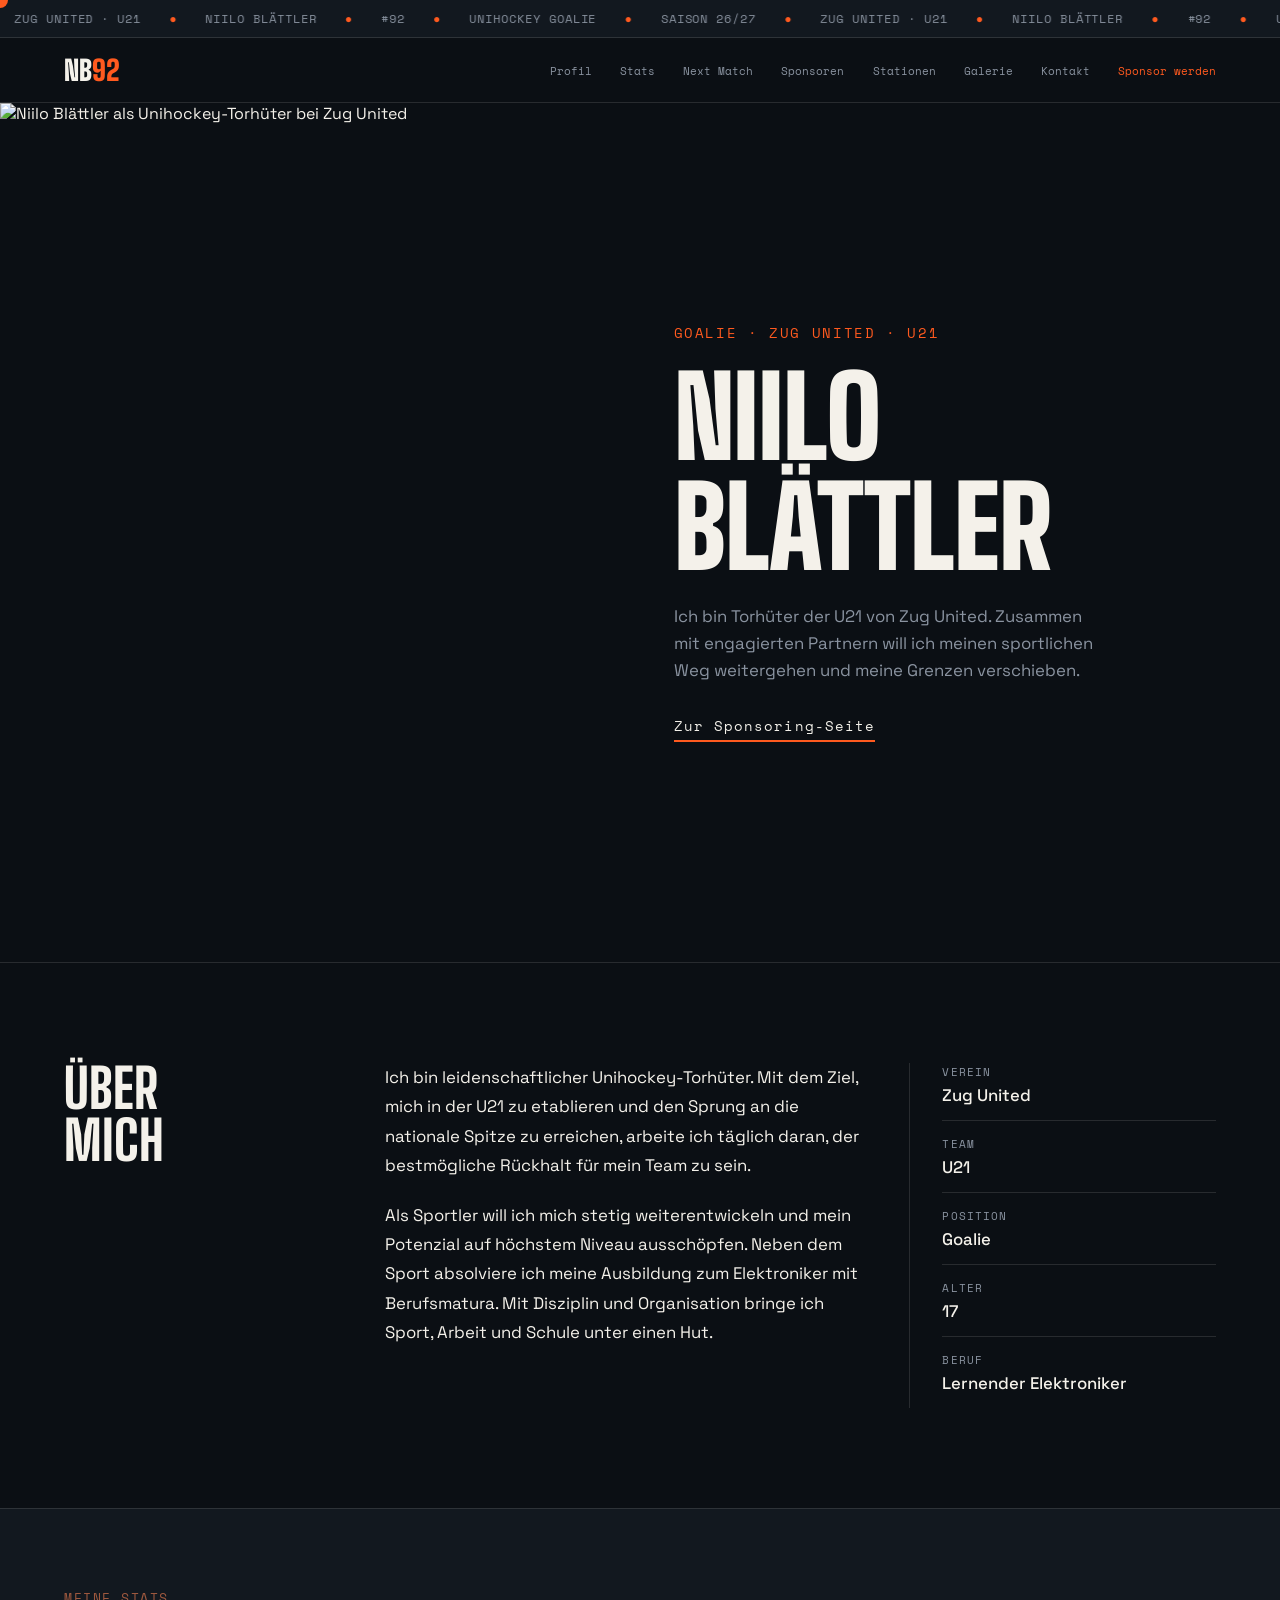
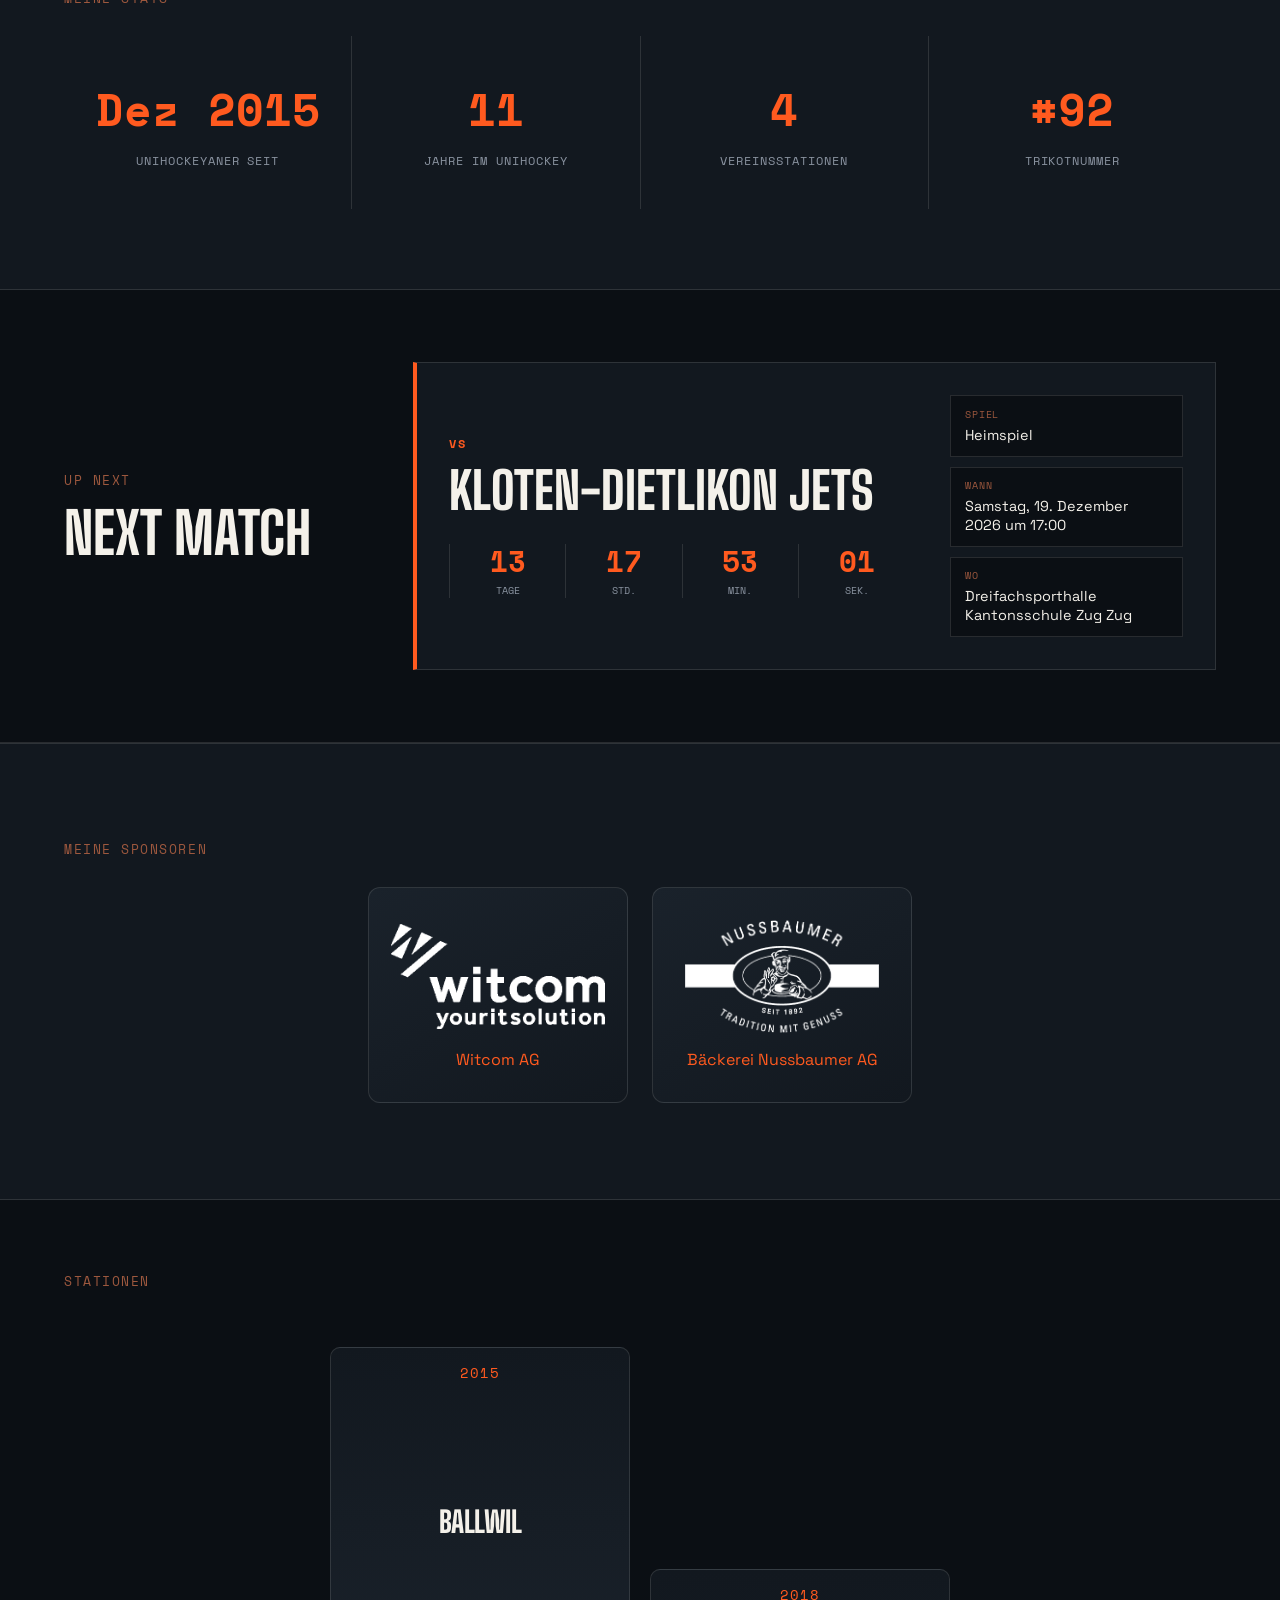
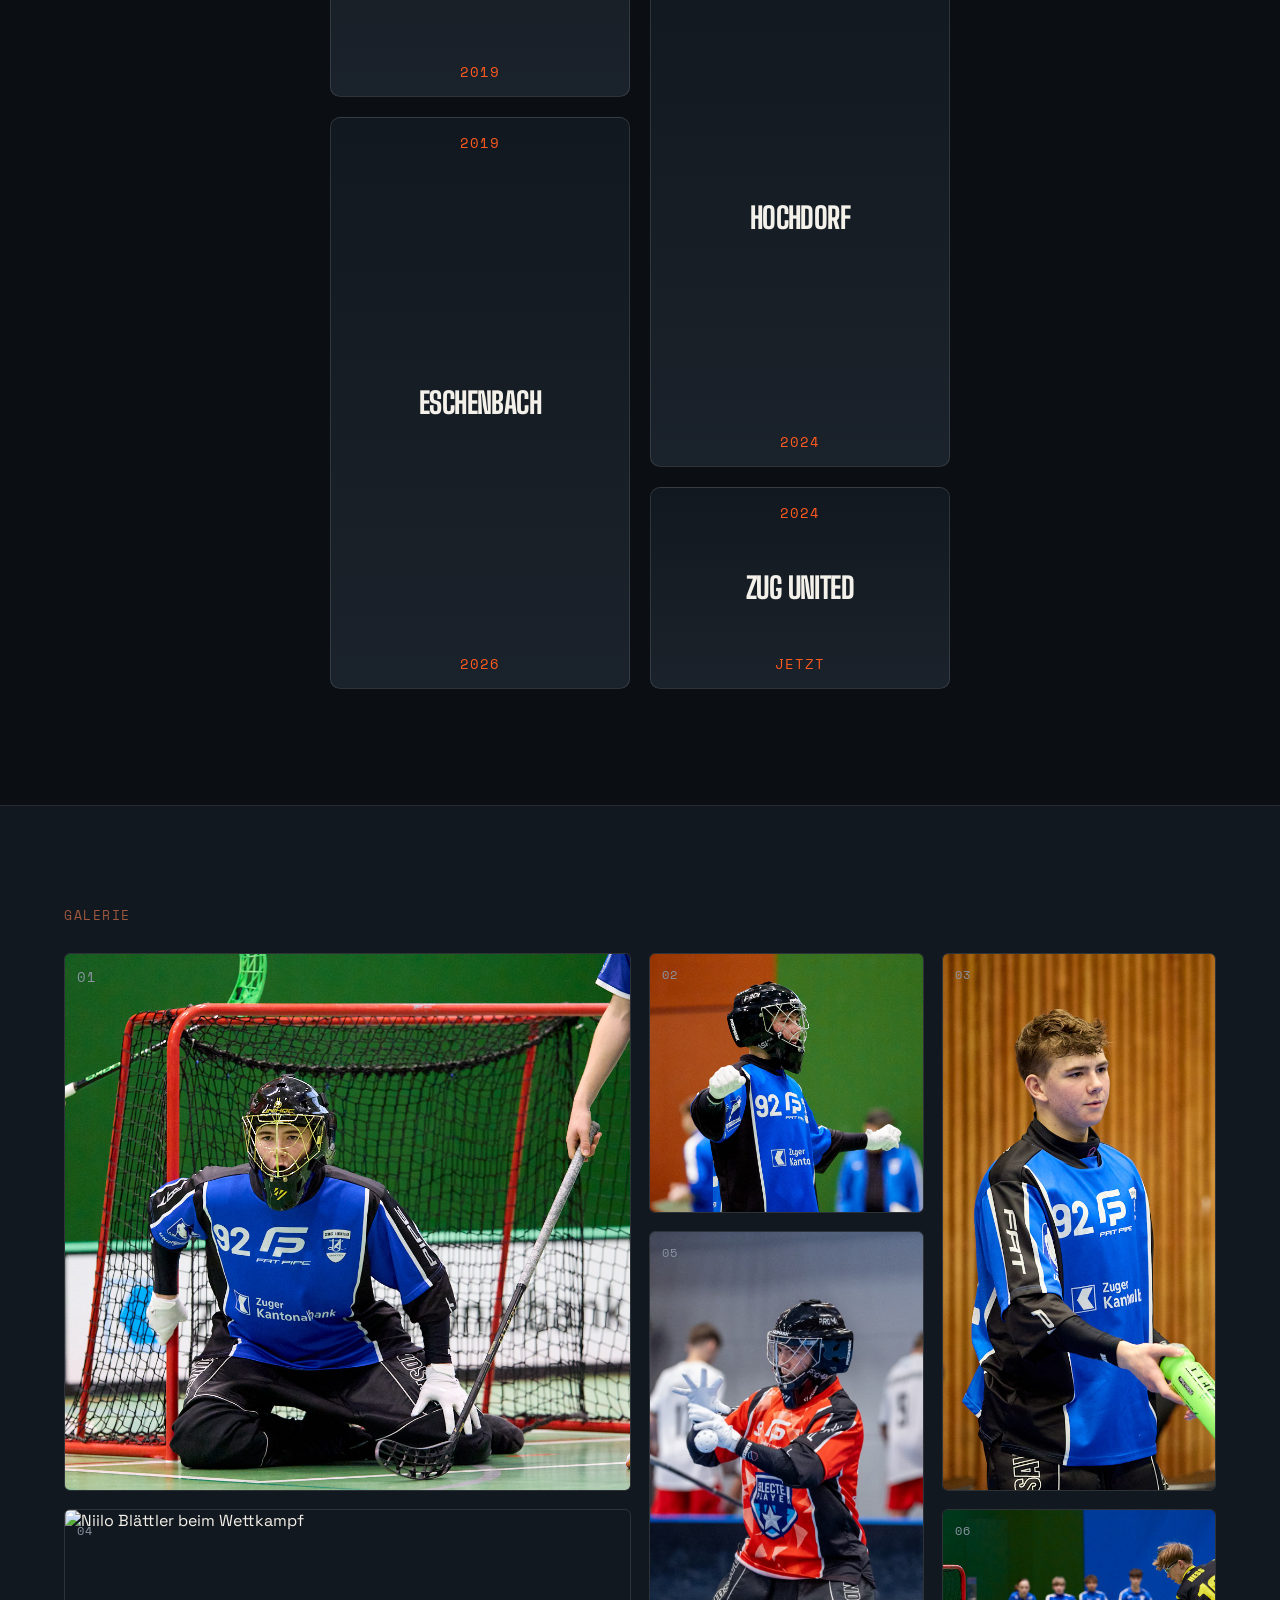
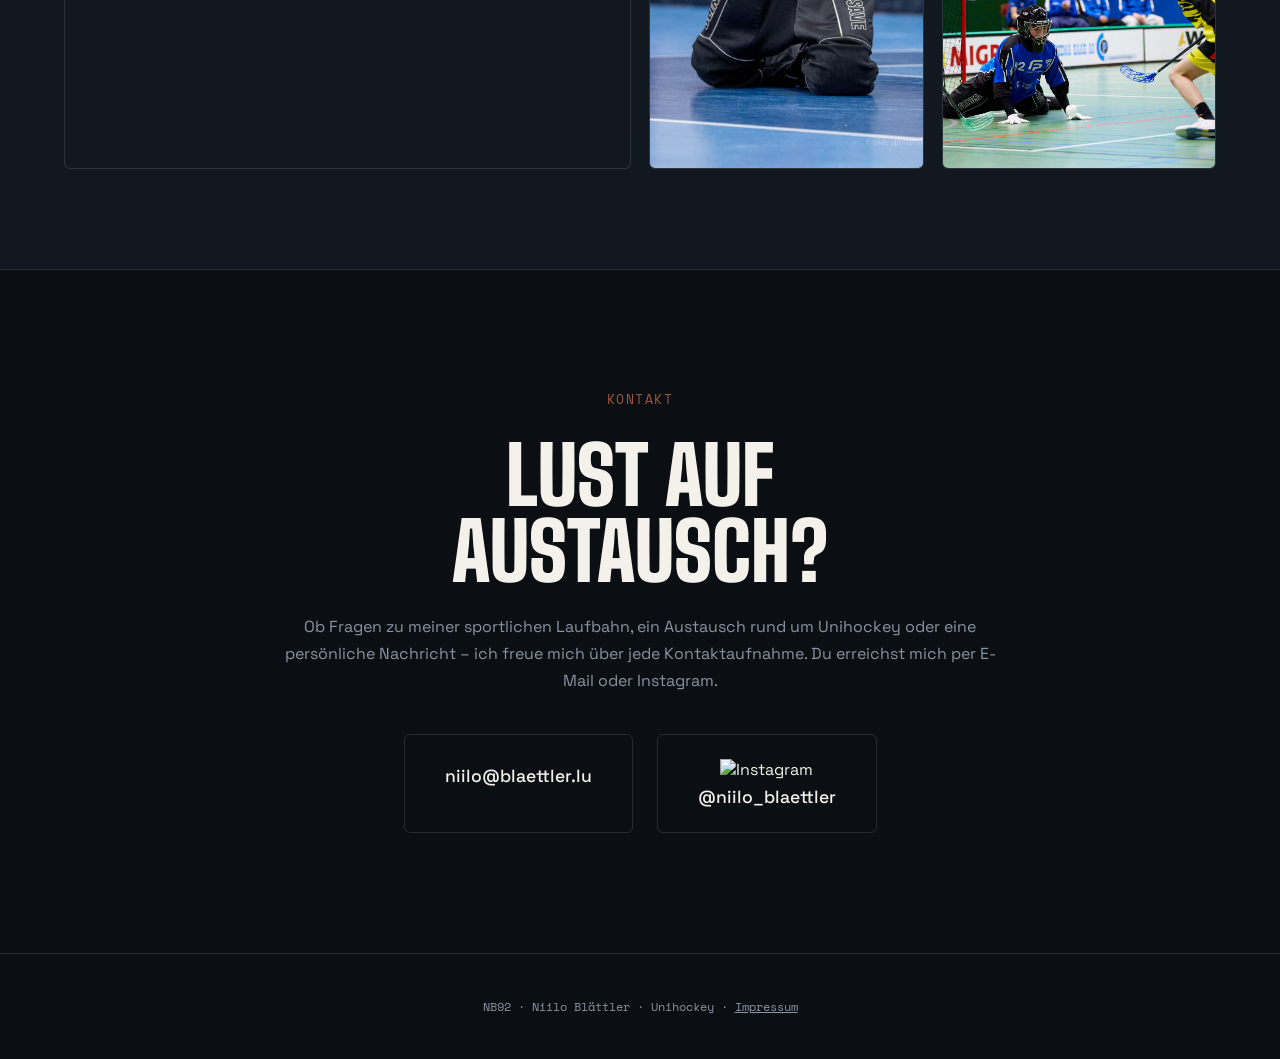
==== commit 36ba71ff: "Favicon added" ====
--- a/index.html
+++ b/index.html
@@ -3,6 +3,7 @@
 <head>
 <meta charset="UTF-8">
 <meta name="viewport" content="width=device-width, initial-scale=1.0">
+<link rel="icon" type="image/svg+xml" href="favicon.svg">
 <title>Niilo Blättler | Unihockey-Torhüter bei Zug United</title>
 <meta name="description" content="Niilo Blättler – Unihockey-Torhüter bei Zug United. Persönliches Profil, sportliche Laufbahn, aktuelle Informationen und Kontaktmöglichkeiten.">
 <link rel="canonical" href="https://nb92.reflx.ch/">
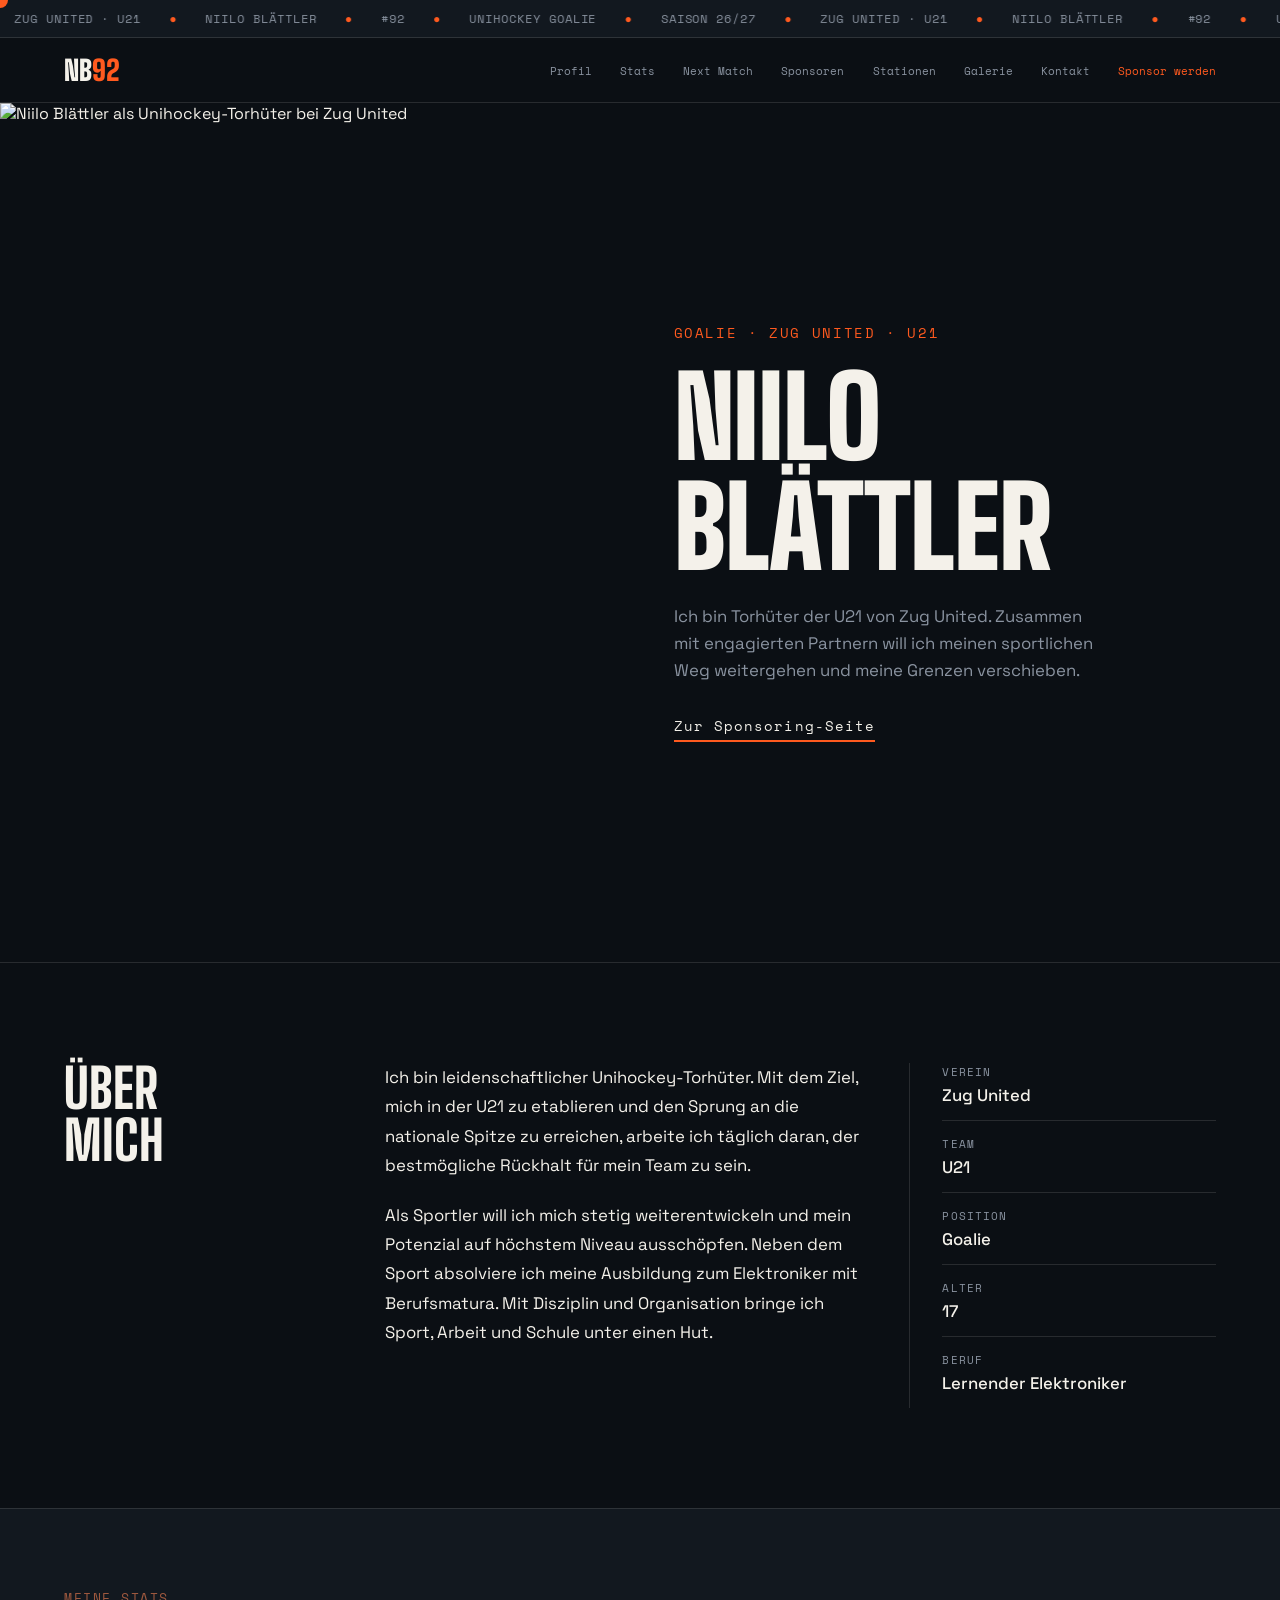
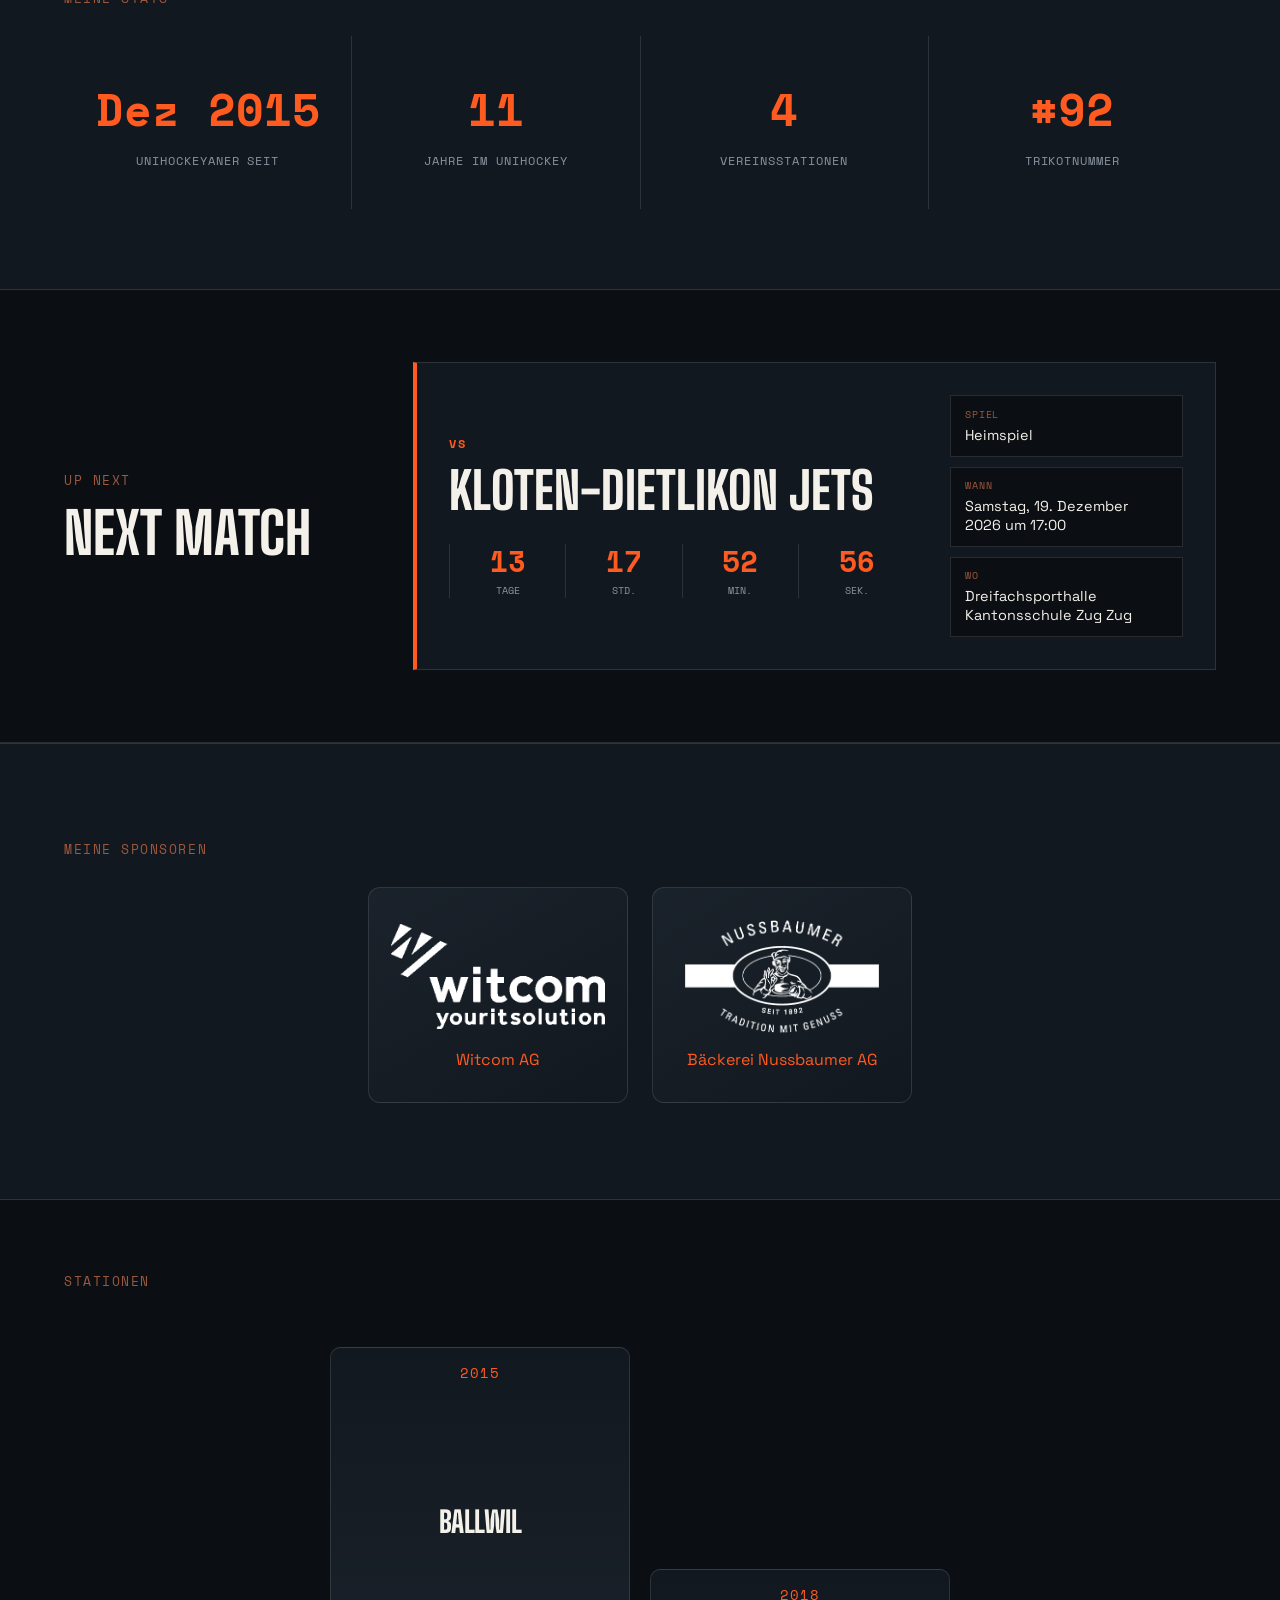
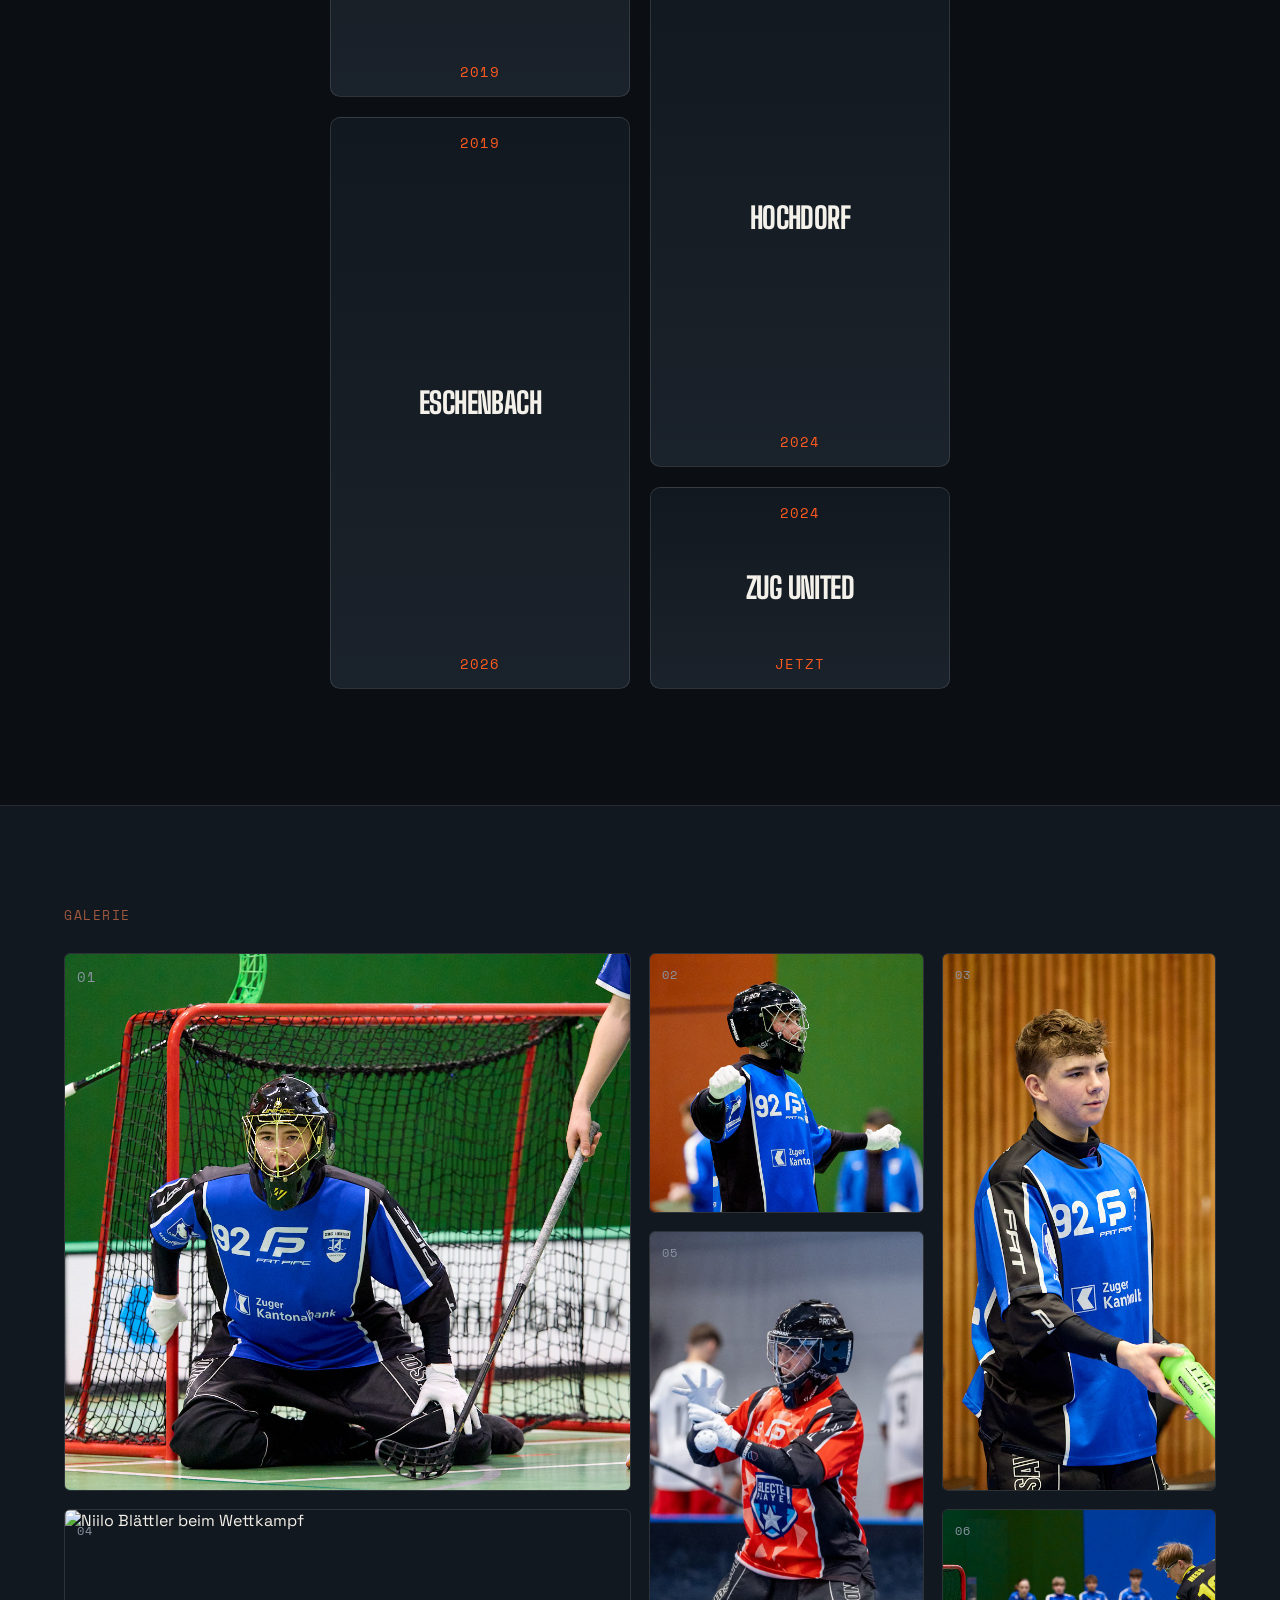
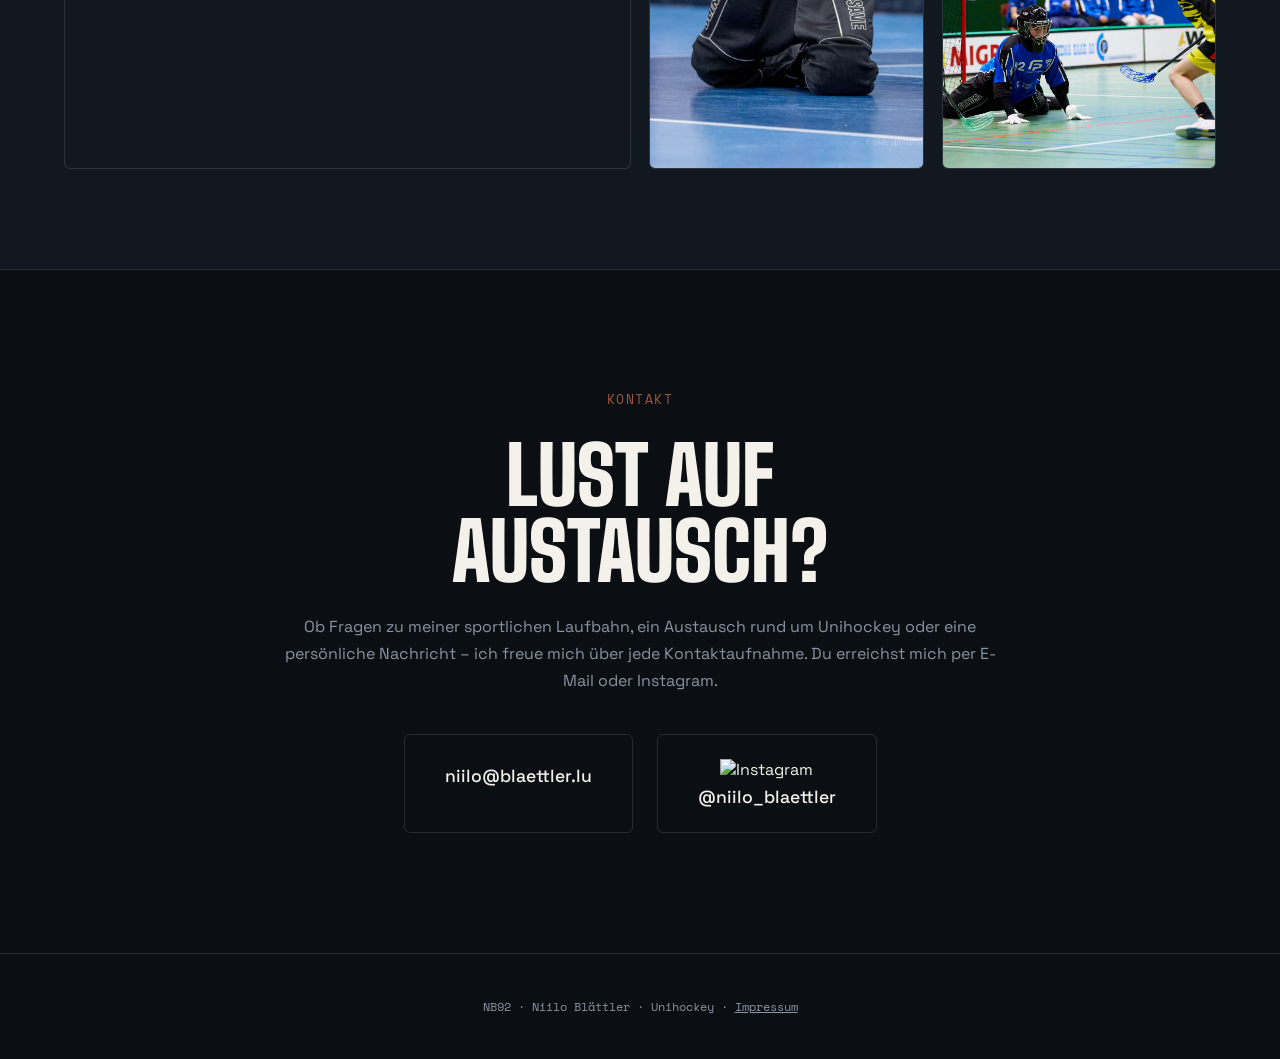
==== commit f913fa53: "Fixed Favicon" ====
--- a/index.html
+++ b/index.html
@@ -3,7 +3,7 @@
 <head>
 <meta charset="UTF-8">
 <meta name="viewport" content="width=device-width, initial-scale=1.0">
-<link rel="icon" type="image/svg+xml" href="favicon.svg">
+<link rel="icon" type="image/png" sizes="192x192" href="/favicon.png">
 <title>Niilo Blättler | Unihockey-Torhüter bei Zug United</title>
 <meta name="description" content="Niilo Blättler – Unihockey-Torhüter bei Zug United. Persönliches Profil, sportliche Laufbahn, aktuelle Informationen und Kontaktmöglichkeiten.">
 <link rel="canonical" href="https://nb92.reflx.ch/">
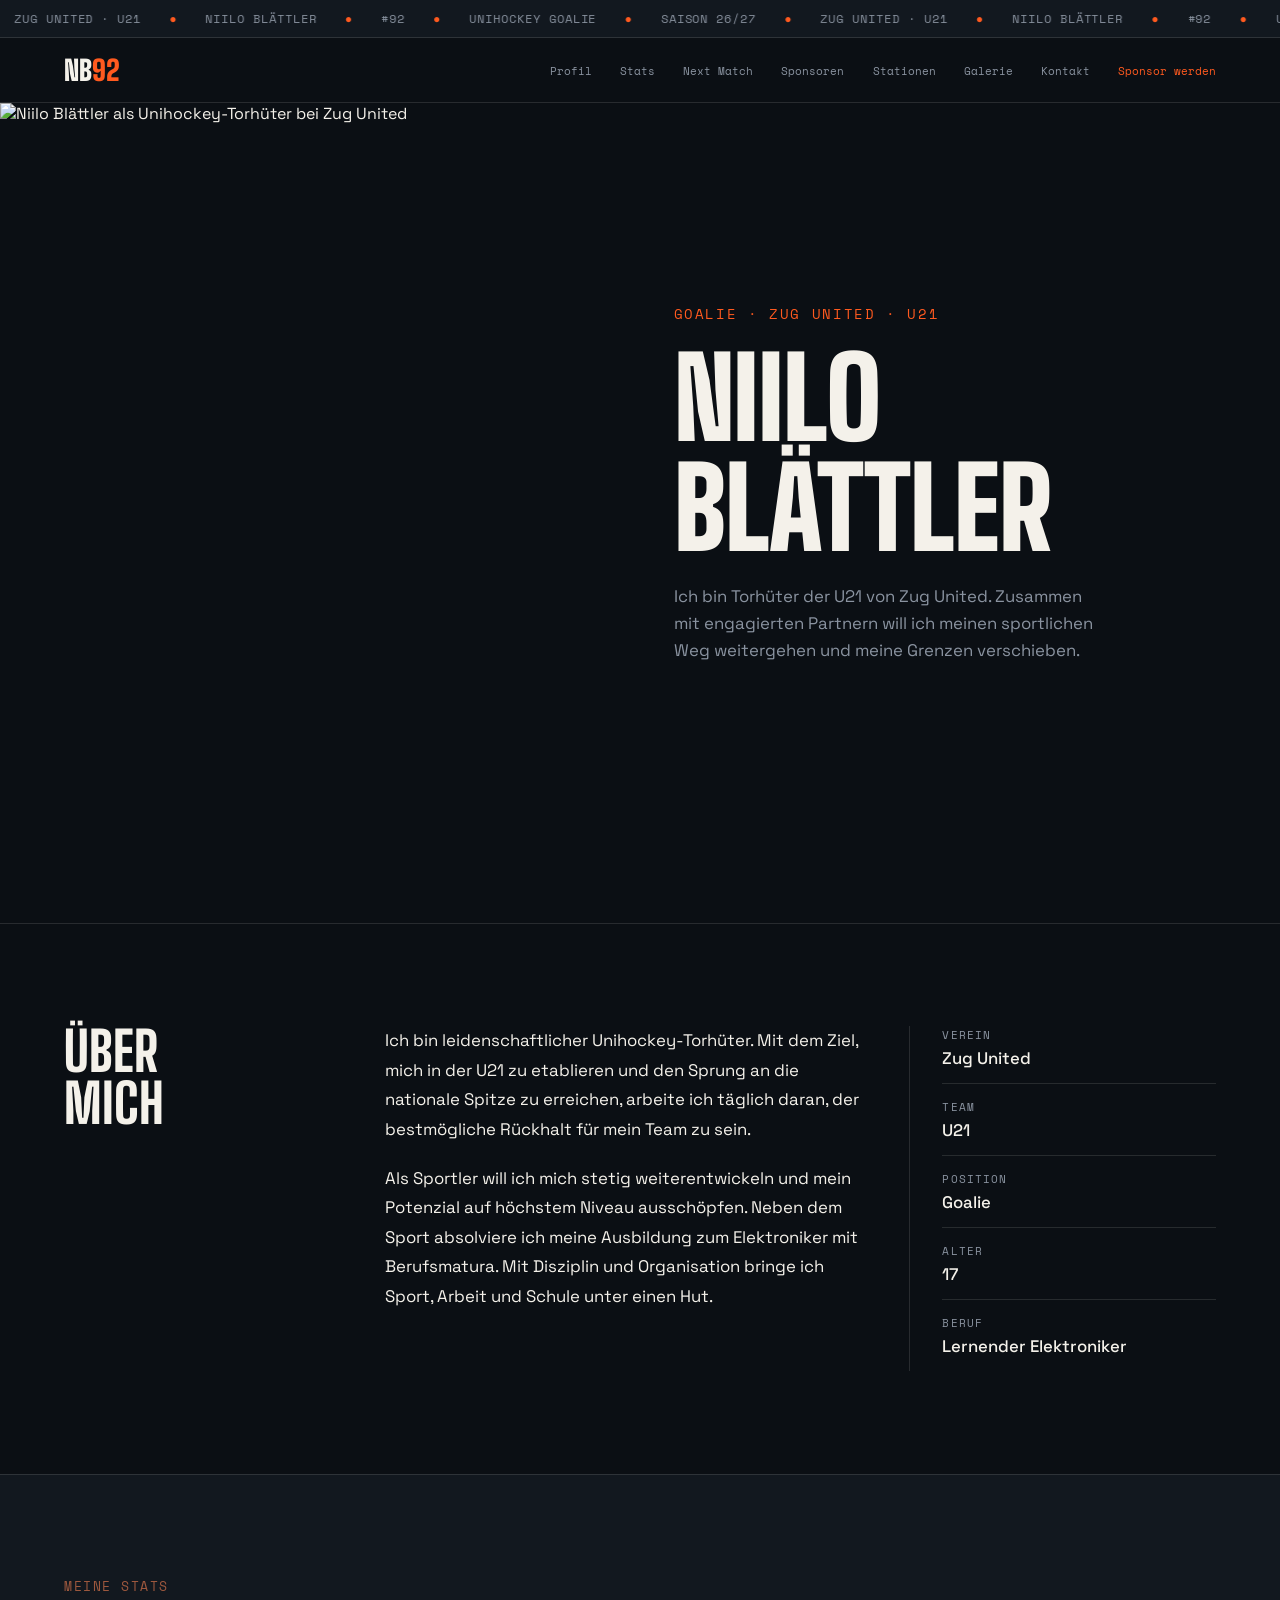
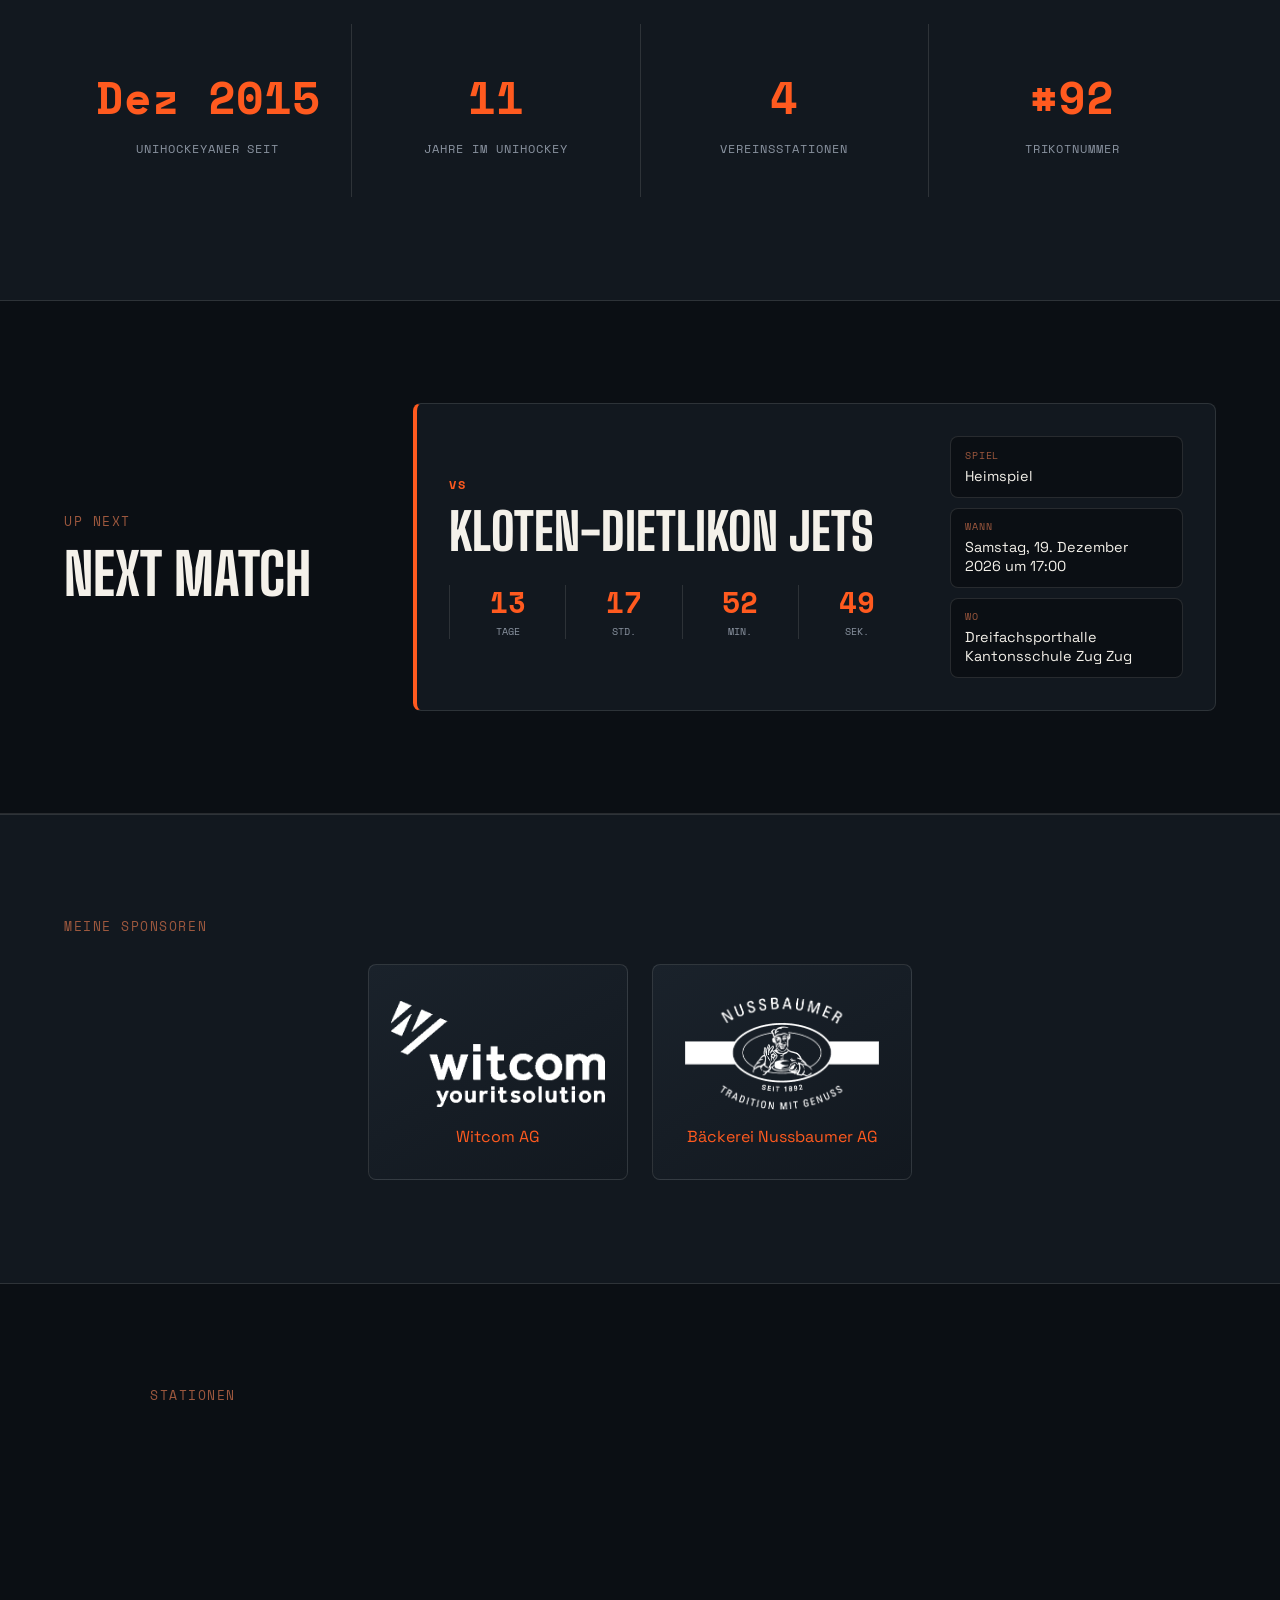
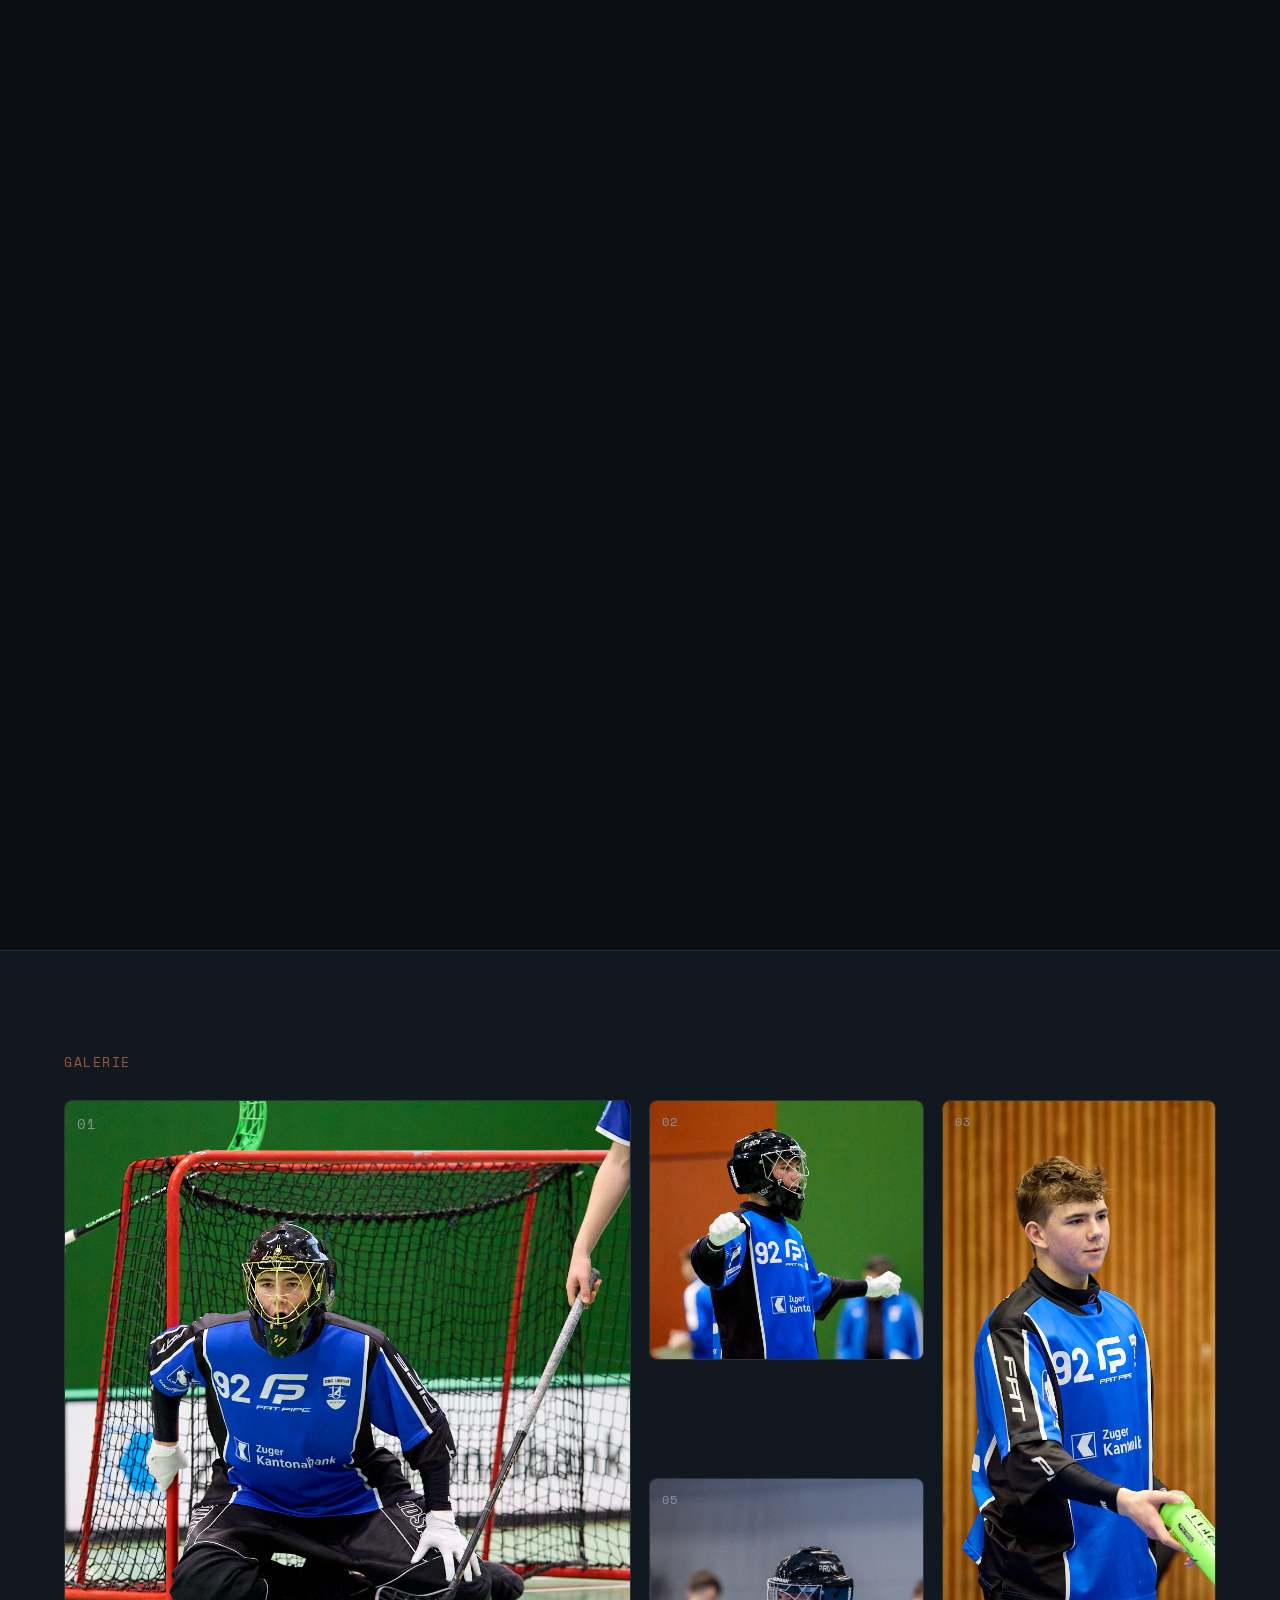
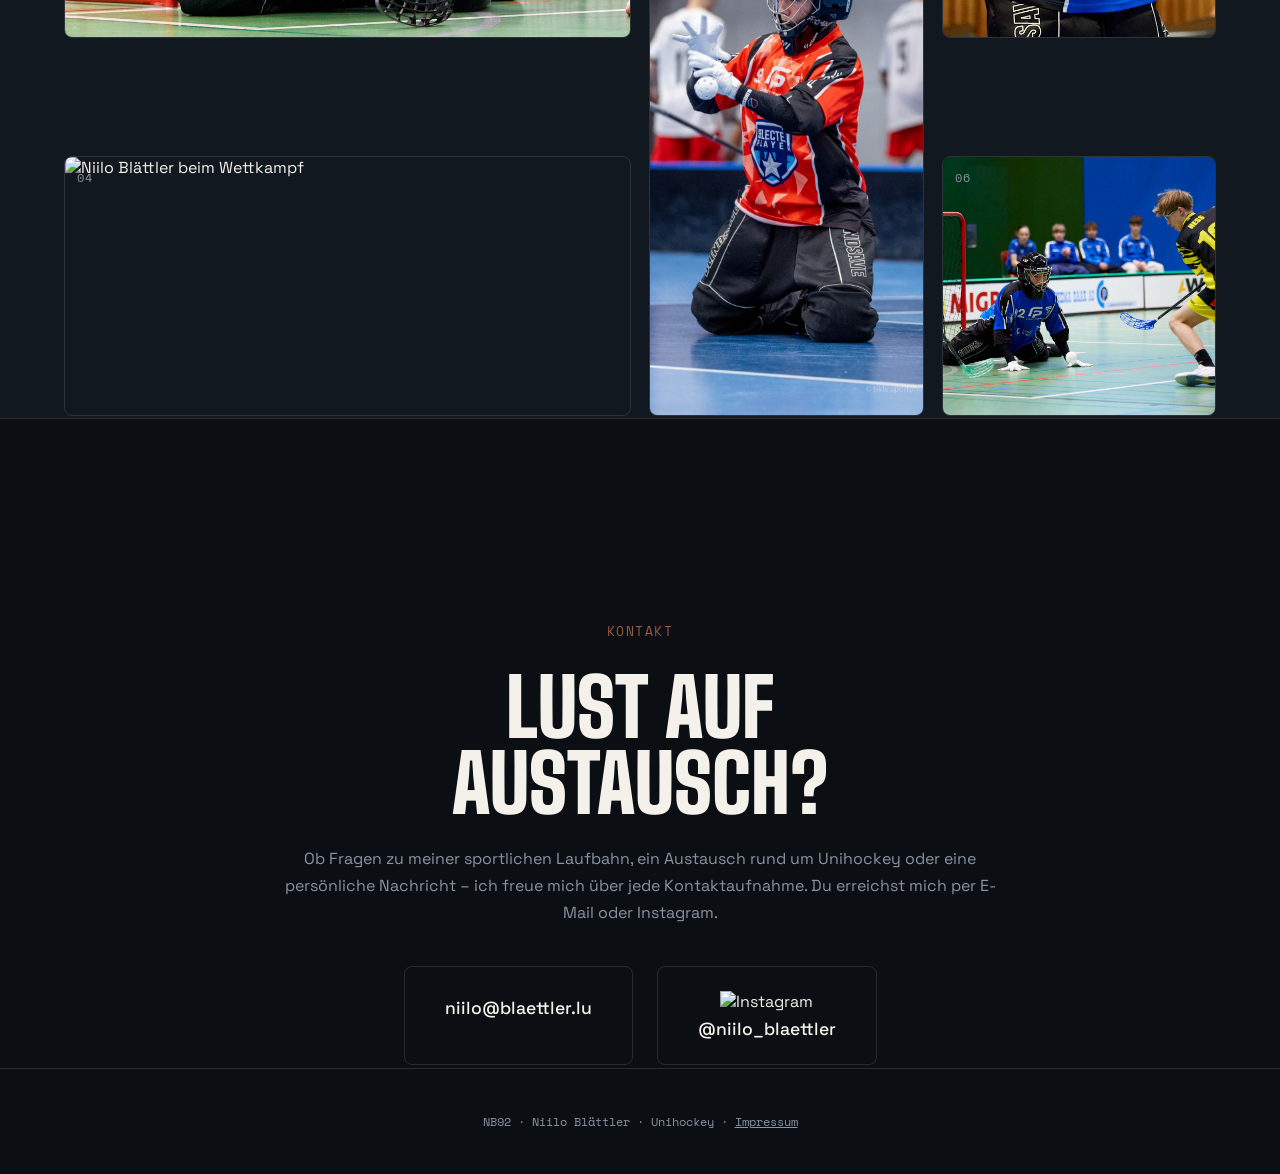
==== commit 95d4e8b7: "Scrolling Animations added" ====
--- a/index.html
+++ b/index.html
@@ -284,7 +284,6 @@
   el.textContent = years;
 })();
 </script>
-<div class="cursor-dot"></div>
 <script src="script.js"></script>
 </body>
 </html>
--- a/style.css
+++ b/style.css
@@ -189,8 +189,6 @@
 .nav-toggle[aria-expanded="true"] .nav-toggle-line:first-child { transform: translateY(3px) rotate(45deg); }
 .nav-toggle[aria-expanded="true"] .nav-toggle-line:last-child { transform: translateY(-3px) rotate(-45deg); }
 
-body:has(.nav-toggle:hover, .nav-toggle:focus-visible) .cursor-dot { opacity: 0; }
-
 #about, #stats, #next-match, #myValues, #sponsor-why, #hintergrund, #timeline, #partner, #gallery, #kontakt {
   scroll-margin-top: var(--primary-nav-height);
 }
@@ -1442,27 +1440,191 @@
 
 
 
-/* ===================== Cursor ===================== */
-* {
-  cursor: none; /* nativen Cursor überall ausblenden */
-}
-
-.cursor-dot {
-  position: fixed;
-  top: 0;
-  left: 0;
-  width: 16px;
-  height: 16px;
-  background: var(--accent);
-  border-radius: 50%;
-  pointer-events: none;
-  z-index: 9999;
-  transform: translate(-50%, -50%);
-  transition: width 0.2s ease, height 0.2s ease, background 0.2s ease;
-}
-
-.cursor-dot.hover {
-  width: 26px;
-  height: 26px;
-  background: var(--accent);
-}+/* ===================== SHARED LAYOUT & SCROLL REVEALS ===================== */
+
+:root {
+  --content-width: 1280px;
+  --page-gutter: clamp(20px, 5vw, 72px);
+  --section-space: clamp(76px, 8vw, 112px);
+}
+
+.primary-nav-inner {
+  width: min(100%, calc(var(--content-width) + var(--page-gutter) + var(--page-gutter)));
+  margin-inline: auto;
+  padding-inline: var(--page-gutter);
+}
+
+.about,
+.stats,
+.next-match,
+.myValues,
+.sponsor-why,
+.timeline,
+.partner-section,
+.contact {
+  padding-inline: var(--page-gutter);
+}
+
+.about,
+.stats,
+.next-match,
+.myValues,
+.sponsor-why,
+.timeline,
+.partner-section,
+.contact,
+.gallery {
+  padding-block: var(--section-space);
+}
+
+.hero-content {
+  padding: clamp(32px, 5vw, 72px);
+}
+
+.hero {
+  min-height: min(820px, calc(100svh - 41px));
+}
+
+.hero-photo {
+  overflow: hidden;
+}
+
+.hero-photo img {
+  transition: transform 1.1s cubic-bezier(0.2, 0.7, 0.2, 1);
+}
+
+.hero-photo:hover img {
+  transform: scale(1.025);
+}
+
+.about-grid,
+.stats-grid,
+.next-match-inner,
+.myValues-wrap,
+.sponsor-why-wrap,
+.partner-wrap,
+.gallery-inner {
+  max-width: var(--content-width);
+}
+
+.stats > .section-label {
+  max-width: var(--content-width);
+  margin-inline: auto;
+}
+
+.timeline-wrap {
+  max-width: min(100%, 980px);
+}
+
+.timeline > .section-label {
+  max-width: min(100%, 980px);
+  margin-inline: auto;
+}
+
+.gallery-inner {
+  padding-inline: var(--page-gutter);
+}
+
+.info-columns {
+  width: 100%;
+  max-width: calc(var(--content-width) + var(--page-gutter) + var(--page-gutter));
+  padding: var(--section-space) var(--page-gutter);
+}
+
+.sponsor-why-wrap > .section-label,
+.sponsor-why-heading {
+  text-align: left;
+}
+
+.myValues-grid,
+.sponsor-why-grid {
+  align-items: stretch;
+}
+
+.myValues-card,
+.sponsor-card,
+.info-card {
+  display: flex;
+  flex-direction: column;
+}
+
+.myValues-card p,
+.sponsor-card p,
+.info-card p {
+  flex: 1;
+}
+
+.myValues-card,
+.sponsor-card,
+.info-card,
+.partner-card,
+.contact-link,
+.next-match-link,
+.next-match-detail,
+.timeline-card,
+.gallery-item {
+  border-radius: 8px;
+}
+
+.legal {
+  padding: clamp(80px, 10vw, 120px) var(--page-gutter) var(--section-space);
+}
+
+body.scroll-reveal-enabled [data-scroll-reveal] {
+  opacity: 0;
+  translate: 0 100px;
+  transition:
+    opacity 400ms ease,
+    translate 400ms ease;
+  transition-delay: var(--reveal-delay, 0ms);
+  will-change: opacity, translate;
+}
+
+body.scroll-reveal-enabled [data-scroll-reveal].is-revealed {
+  opacity: 1;
+  translate: 0 0;
+}
+
+@media (max-width: 860px) {
+  .hero { min-height: 0; }
+  .hero-photo { min-height: clamp(300px, 48vh, 560px); }
+  .hero-content { padding: var(--section-space) var(--page-gutter); }
+}
+
+@media (max-width: 700px) {
+  .stats,
+  .about,
+  .next-match,
+  .myValues,
+  .sponsor-why,
+  .timeline,
+  .partner-section,
+  .contact {
+    padding-block: clamp(64px, 16vw, 80px);
+  }
+
+  .info-columns {
+    padding-block: clamp(64px, 16vw, 80px);
+  }
+
+  .gallery-inner {
+    padding-inline: var(--page-gutter);
+  }
+
+  .section-label {
+    margin-bottom: 22px;
+  }
+}
+
+@media (prefers-reduced-motion: reduce) {
+  body.scroll-reveal-enabled [data-scroll-reveal] {
+    opacity: 1;
+    translate: none;
+    transition: none;
+    will-change: auto;
+  }
+
+  .hero-photo img {
+    transition: none;
+  }
+}
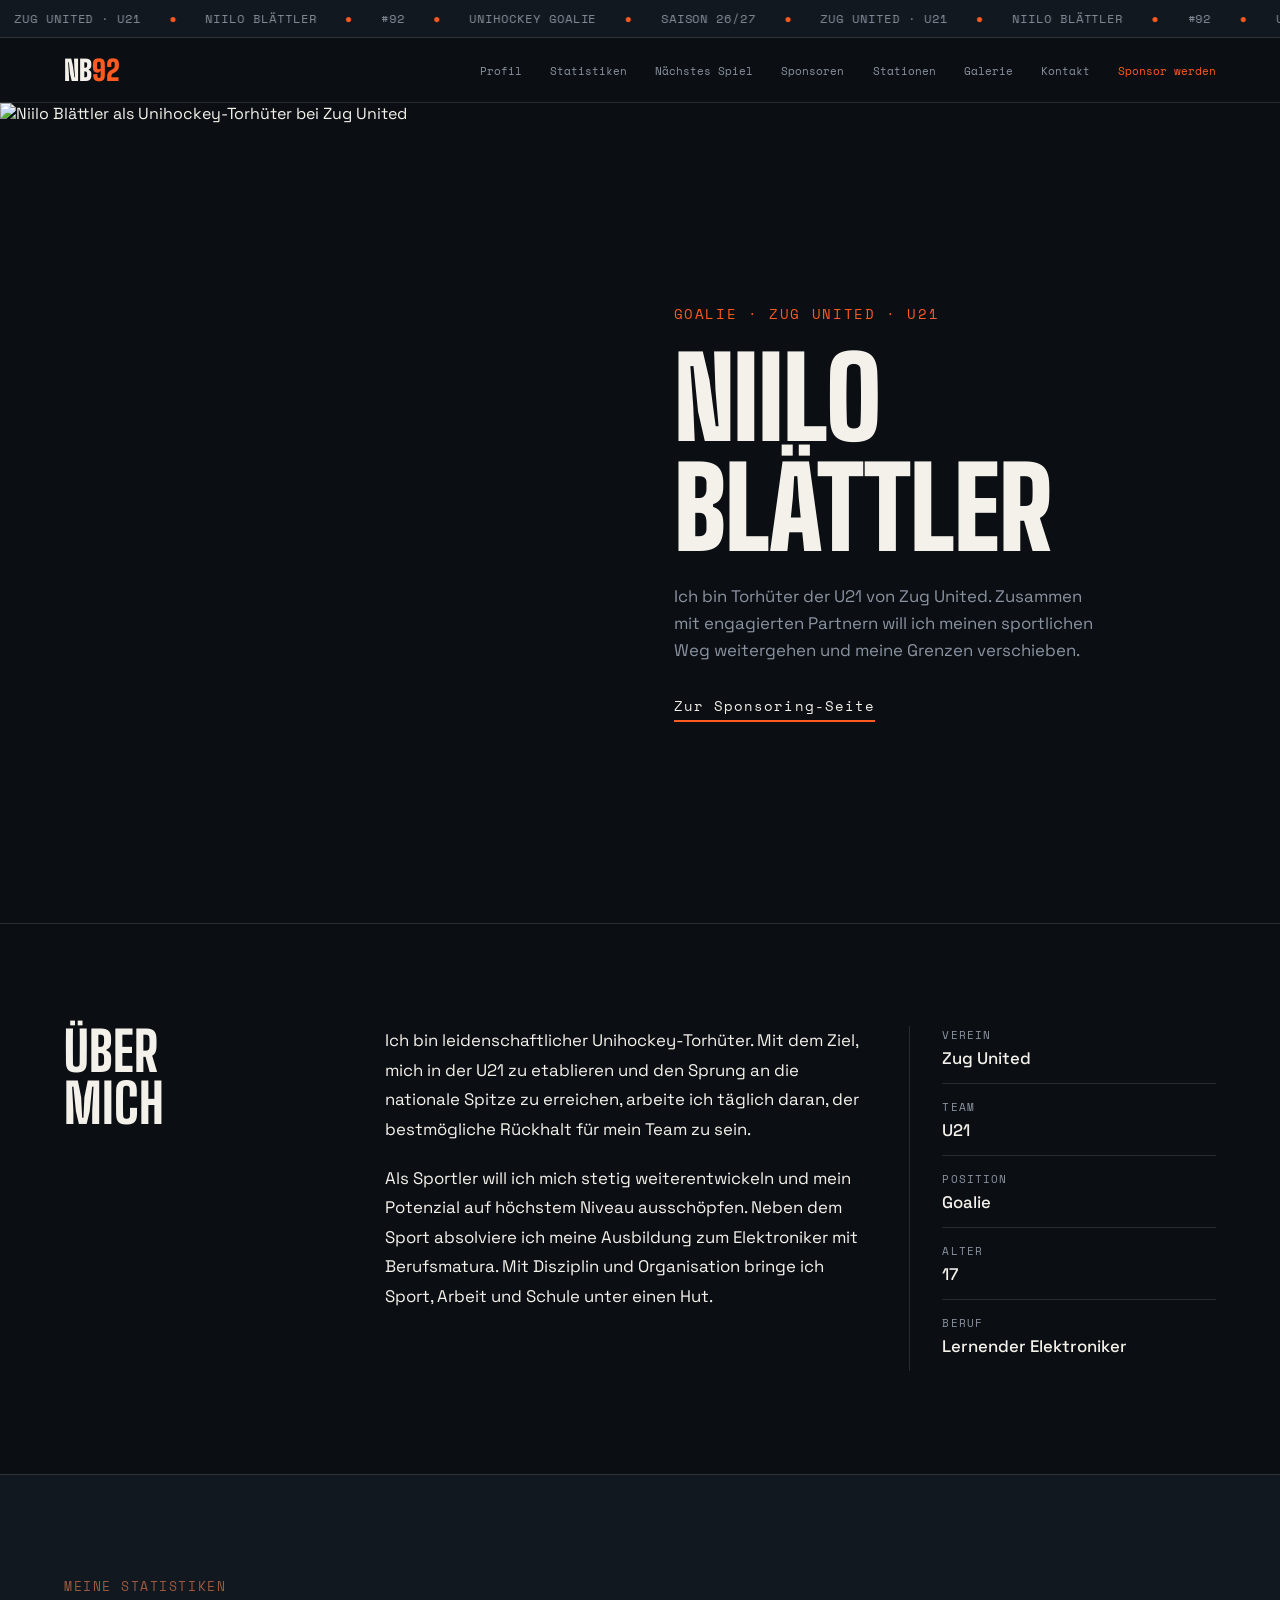
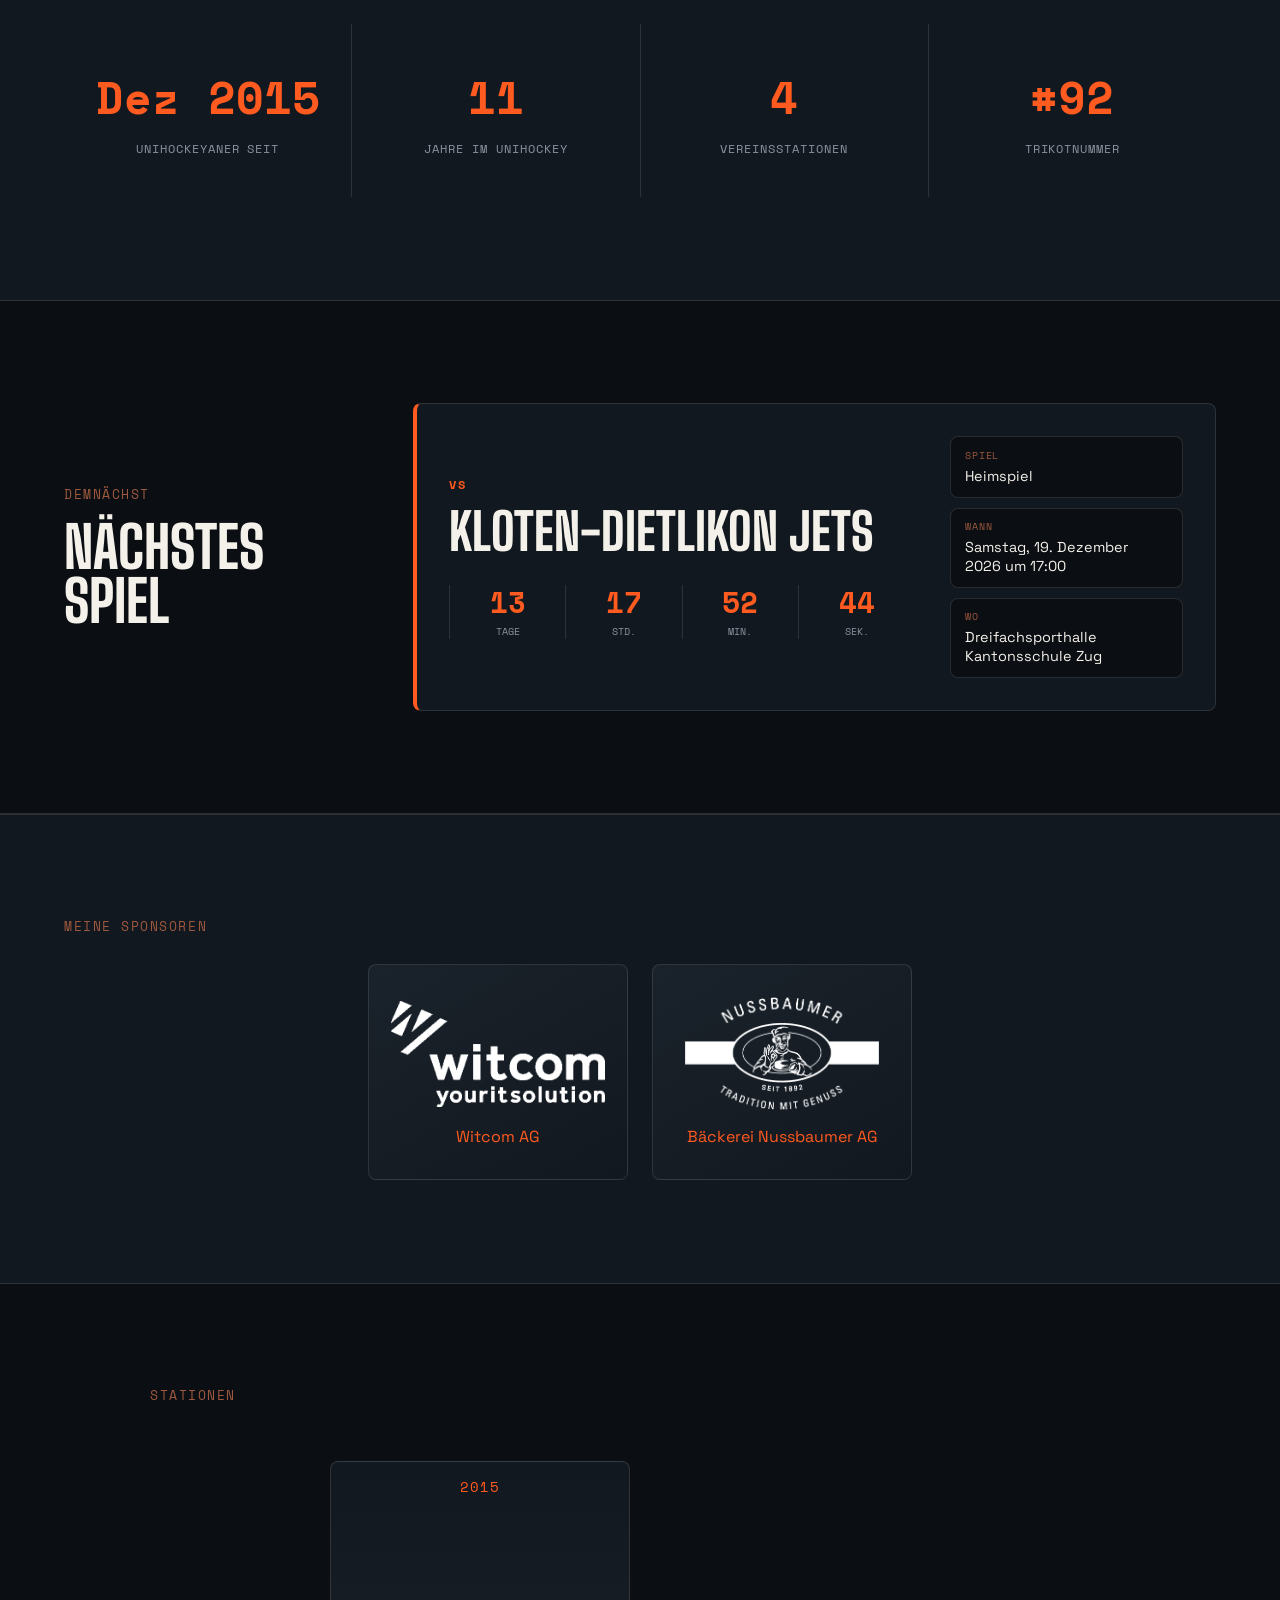
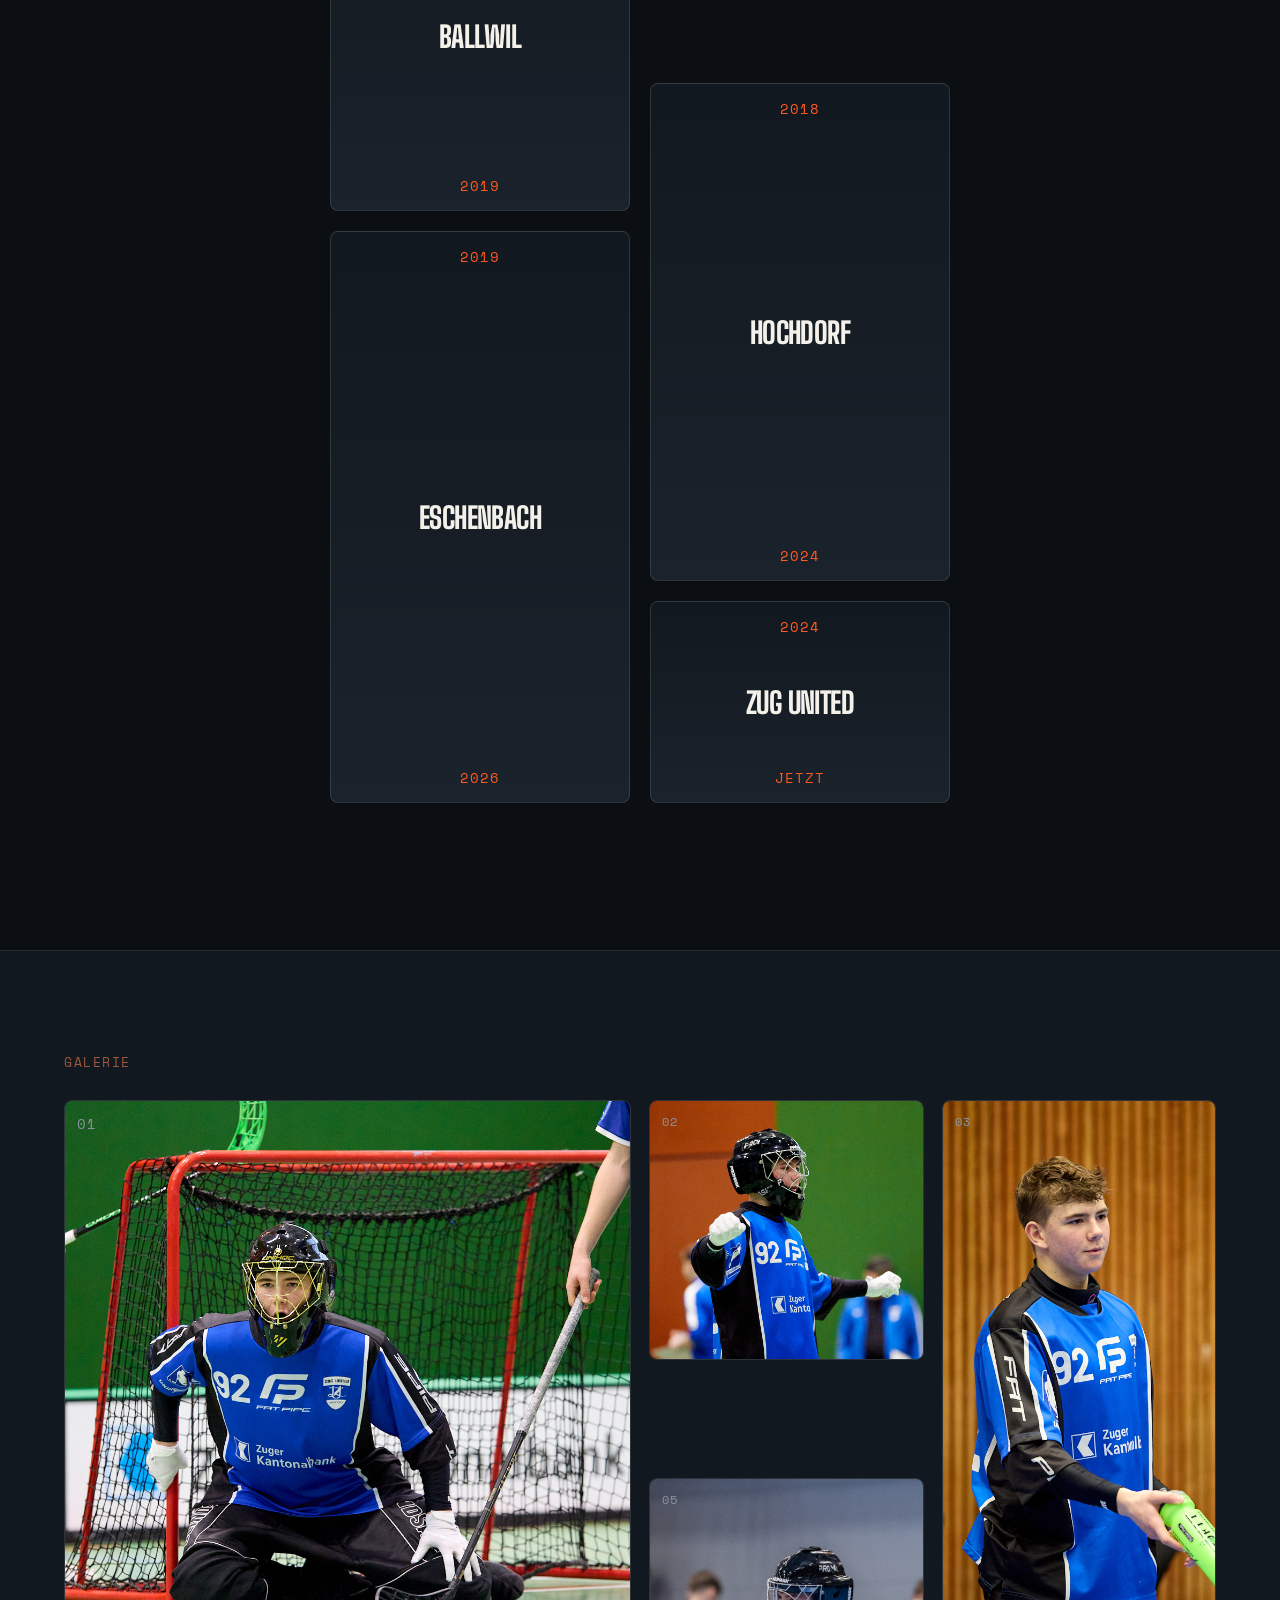
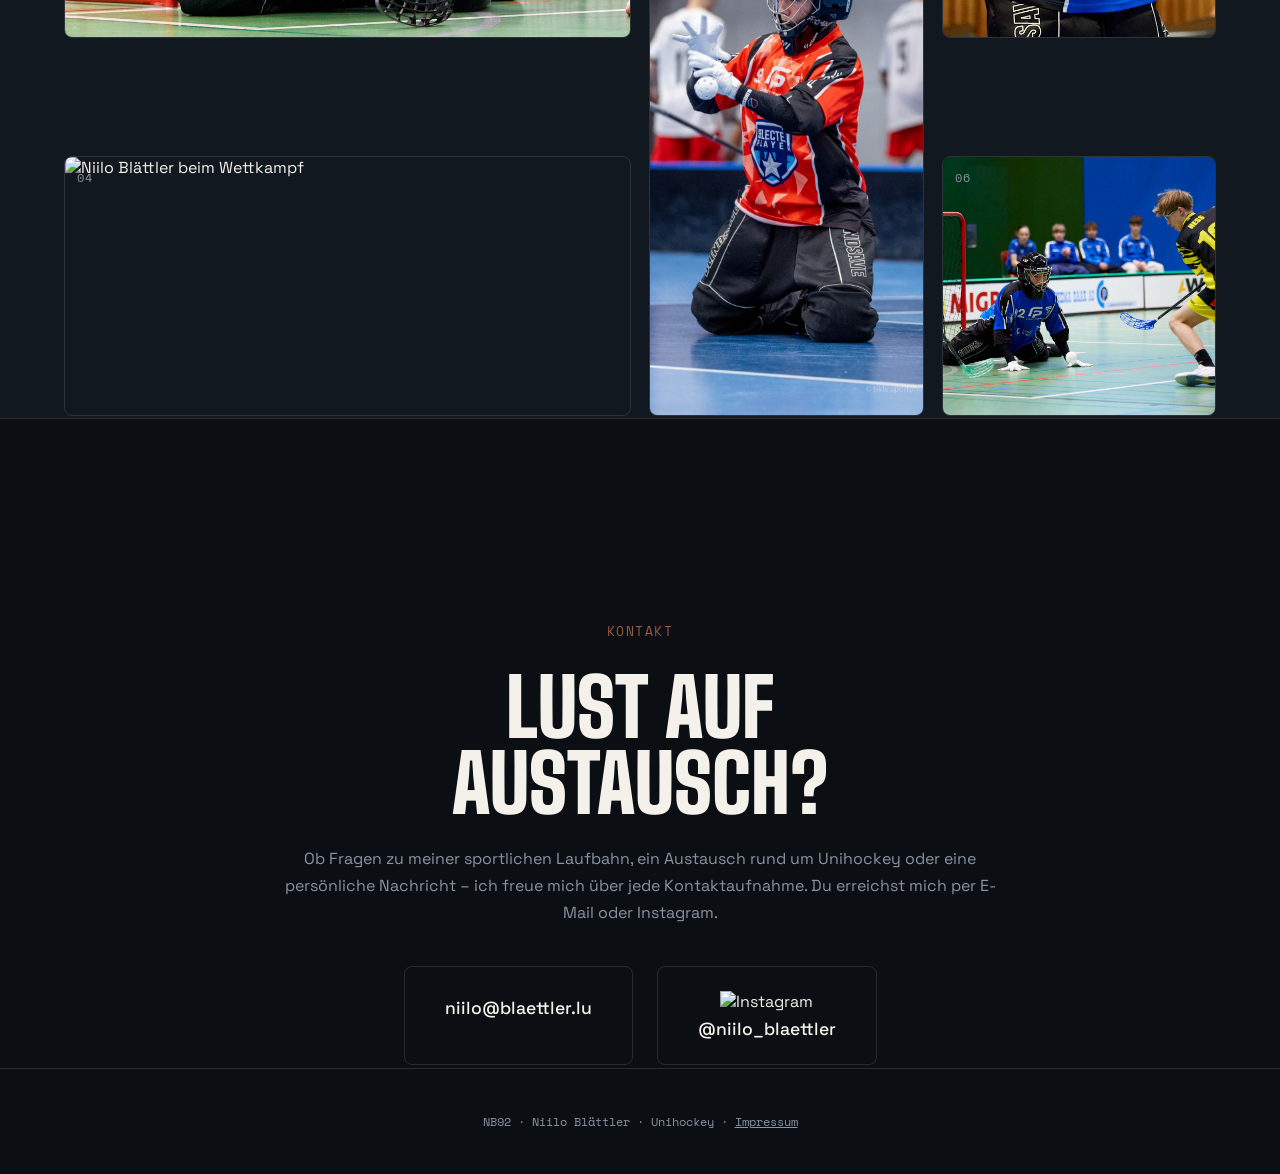
==== commit 2c347522: "General Changes" ====
--- a/index.html
+++ b/index.html
@@ -76,8 +76,8 @@
       </button>
       <div class="nav-links" id="nav-links">
         <a href="#about">Profil</a>
-        <a href="#stats">Stats</a>
-        <a href="#next-match">Next Match</a>
+        <a href="#stats">Statistiken</a>
+        <a href="#next-match">Nächstes Spiel</a>
         <a href="#partner">Sponsoren</a>
         <a href="#timeline">Stationen</a>
         <a href="#gallery">Galerie</a>
@@ -122,7 +122,7 @@
 
   <!-- ===== STATS (Scoreboard-Stil) ===== -->
   <section class="stats" id="stats">
-    <p class="section-label">Meine Stats</p>
+    <p class="section-label">Meine Statistiken</p>
     <div class="stats-grid">
       <div class="stat-card">
         <span class="stat-num">Dez 2015</span>
@@ -147,8 +147,8 @@
   <section class="next-match" id="next-match" aria-labelledby="next-match-title">
     <div class="next-match-inner">
       <div class="next-match-heading">
-        <p class="section-label">UP NEXT</p>
-        <h2 class="section-title" id="next-match-title">Next Match</h2>
+        <p class="section-label">Demnächst</p>
+        <h2 class="section-title" id="next-match-title">Nächstes Spiel</h2>
       </div>
       <div class="next-match-content" id="next-match-content" aria-live="off">
         <p class="next-match-status">Spielplan wird geladen ...</p>
@@ -163,13 +163,13 @@
       <div class="partner-grid">
         <a class="partner-card" href="https://witcom.ch" target="_blank" rel="noopener noreferrer">
           <div class="partner-logo">
-            <img src="images/witcom_original.png" alt="Witcom">
+            <img src="images/witcom_original.png" alt="Witcom" loading="lazy">
           </div>
           <span class="partner-name">Witcom AG</span>
         </a>
         <a class="partner-card" href="https://www.beck-nussbaumer.ch/" target="_blank" rel="noopener noreferrer">
           <div class="partner-logo">
-            <img src="images/Nussbaumer_Logo.png" alt="Bäckerei Nussbaumer AG">
+            <img src="images/Nussbaumer_Logo.png" alt="Bäckerei Nussbaumer AG" loading="lazy">
           </div>
           <span class="partner-name">Bäckerei Nussbaumer AG</span>
         </a>
@@ -191,34 +191,29 @@
       <p class="section-label">GALERIE</p>
       <div class="gallery-grid">
       <div class="gallery-item gallery-item--hero"><div class="gallery-overlay"></div>
-        <img src="images/Junioren U18A 085.jpg" alt="Niilo Blättler beim Wettkampf">  
+        <img src="images/Junioren U18A 085.jpg" alt="Niilo Blättler beim Wettkampf" loading="lazy">
         <span class="gallery-number">01</span>
-        <span class="ph-label">"The wall doesn't blink."</span>
       </div>
       <div class="gallery-item gallery-item--s1"><div class="gallery-overlay"></div>
-        <img src="images/Junioren U16A 132.jpg" alt="Niilo Blättler beim Wettkampf">  
+        <img src="images/Junioren U16A 132.jpg" alt="Niilo Blättler beim Wettkampf" loading="lazy">
         <span class="gallery-number">02</span>
-        <span class="ph-label">"Born for this moment."</span>
       </div>
       <div class="gallery-item gallery-item--s2"><div class="gallery-overlay"></div>
-        <img src="images/Junioren U18A 019.jpg" alt="Niilo Blättler beim Wettkampf" style="object-position: 30% center;">
+        <img src="images/Junioren U18A 019.jpg" alt="Niilo Blättler beim Wettkampf" style="object-position: 30% center;" loading="lazy">
         <span class="gallery-number">03</span>
-        <span class="ph-label">"Even the breaks<br>are business."</span>
       </div>
       <div class="gallery-item gallery-item--wide"><div class="gallery-overlay"></div>
-        <img src="images/Junioren U16A 001.jpg" alt="Niilo Blättler beim Wettkampf">  
+        <img src="images/Junioren U16A 001.jpg" alt="Niilo Blättler beim Wettkampf" loading="lazy">
         <span class="gallery-number">04</span>
-        <span class="ph-label">"The team before the battle."</span>
       </div>
       <div class="gallery-item gallery-item--tall"><div class="gallery-overlay"></div>
-        <img src="images/SelectedPlayerPhoto.jpg" alt="Niilo Blättler beim Wettkampf"> 
+        <img src="images/SelectedPlayerPhoto.jpg" alt="Niilo Blättler beim Wettkampf" loading="lazy">
         <span class="gallery-number">05</span>
-        <span class="ph-label">"Built for the clutch moments."<br>World Talent Cup 2025</span>
+        <span class="ph-label">World Talent Cup 2025</span>
       </div>
       <div class="gallery-item gallery-item--s3"><div class="gallery-overlay"></div>
-        <img src="images/Junioren U16A 010.jpg" alt="Niilo Blättler beim Wettkampf">
+        <img src="images/Junioren U16A 010.jpg" alt="Niilo Blättler beim Wettkampf" loading="lazy">
         <span class="gallery-number">06</span>
-        <span class="ph-label">"Tight space. Tighter focus."</span>
       </div>
       </div>
     </div>
